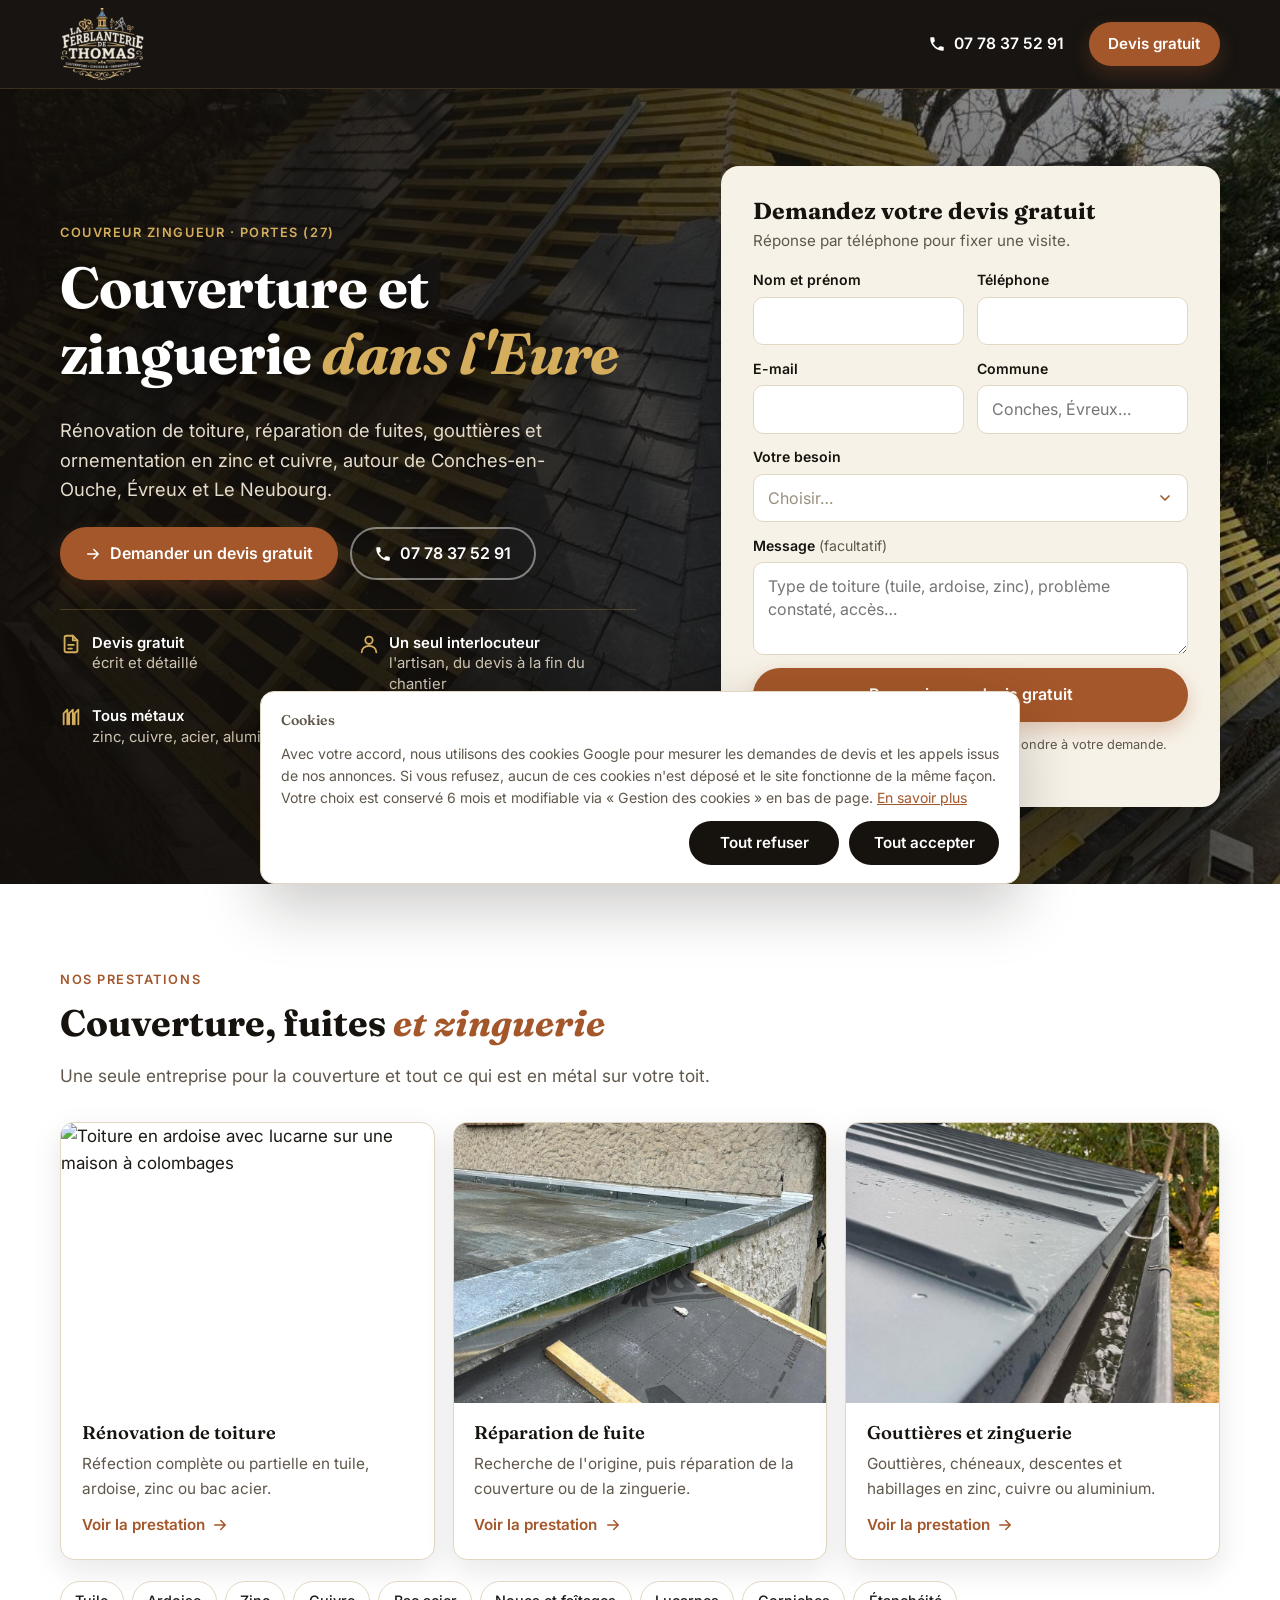
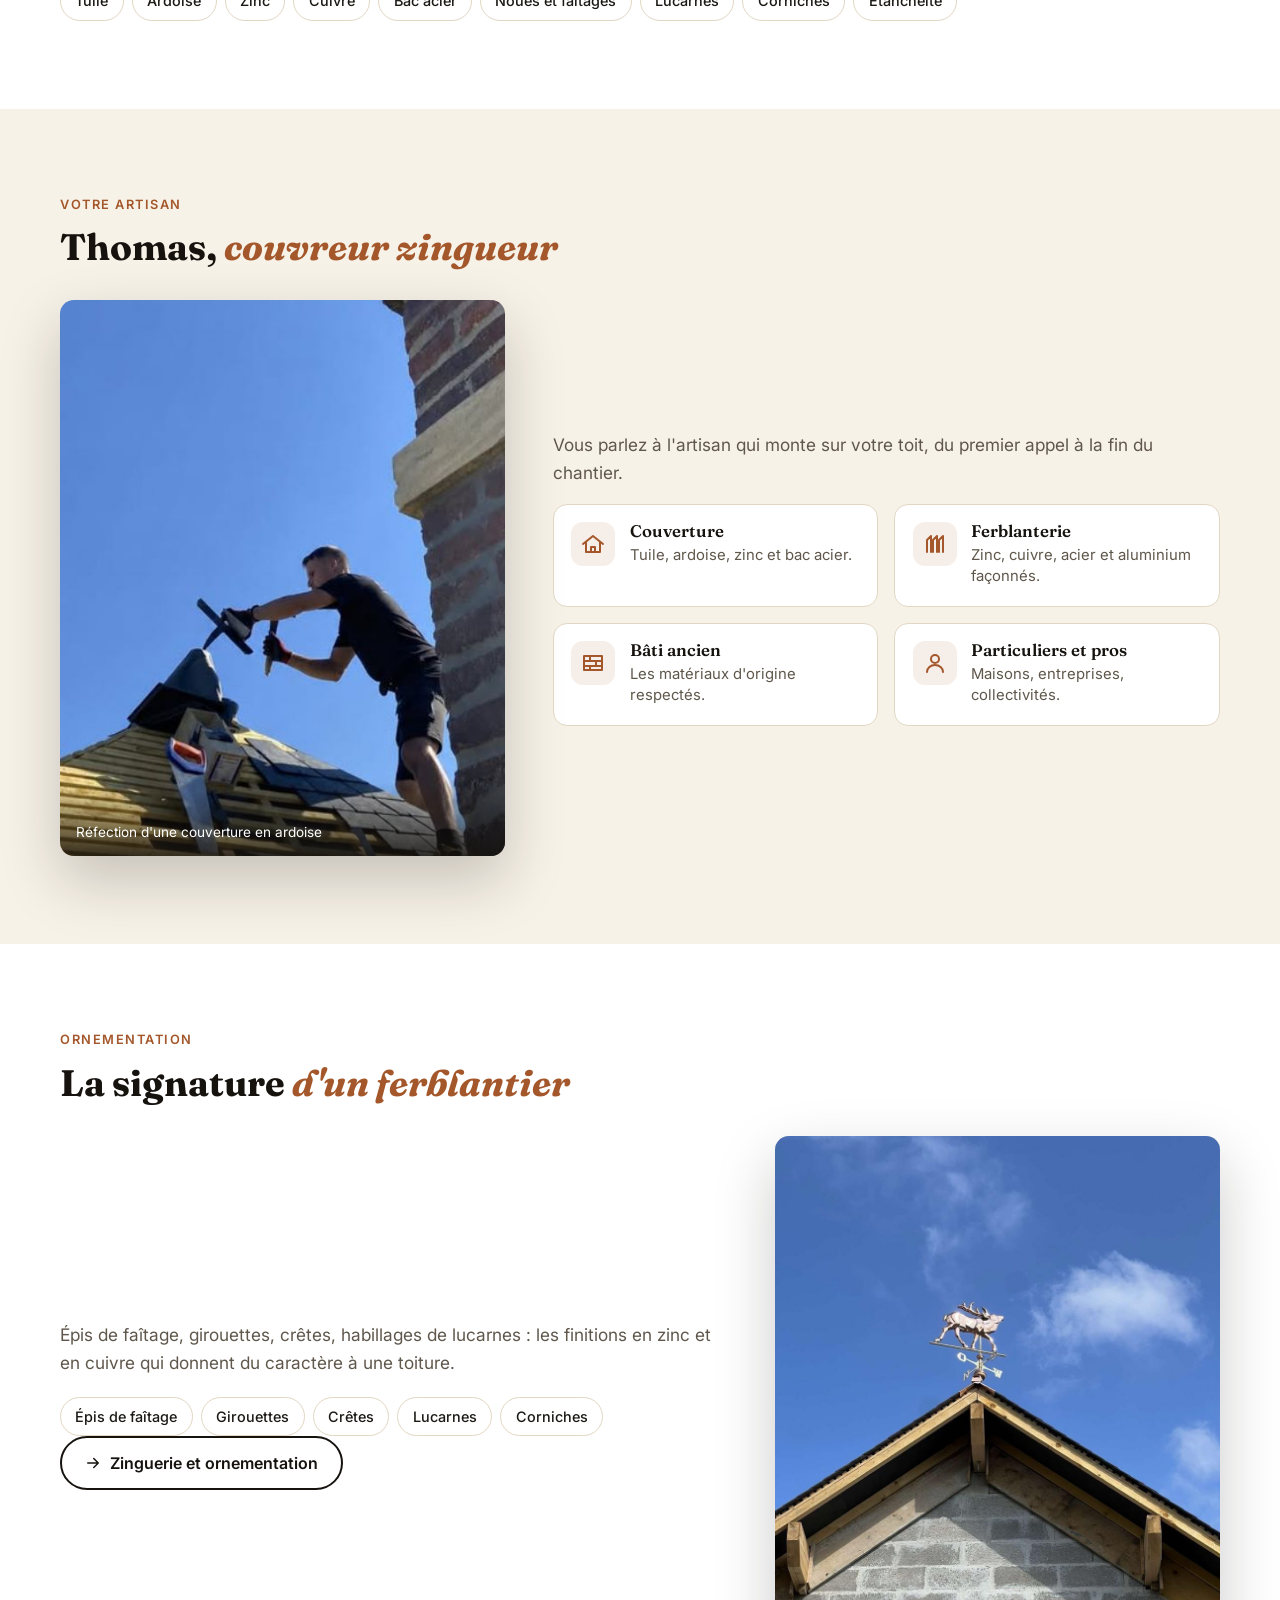
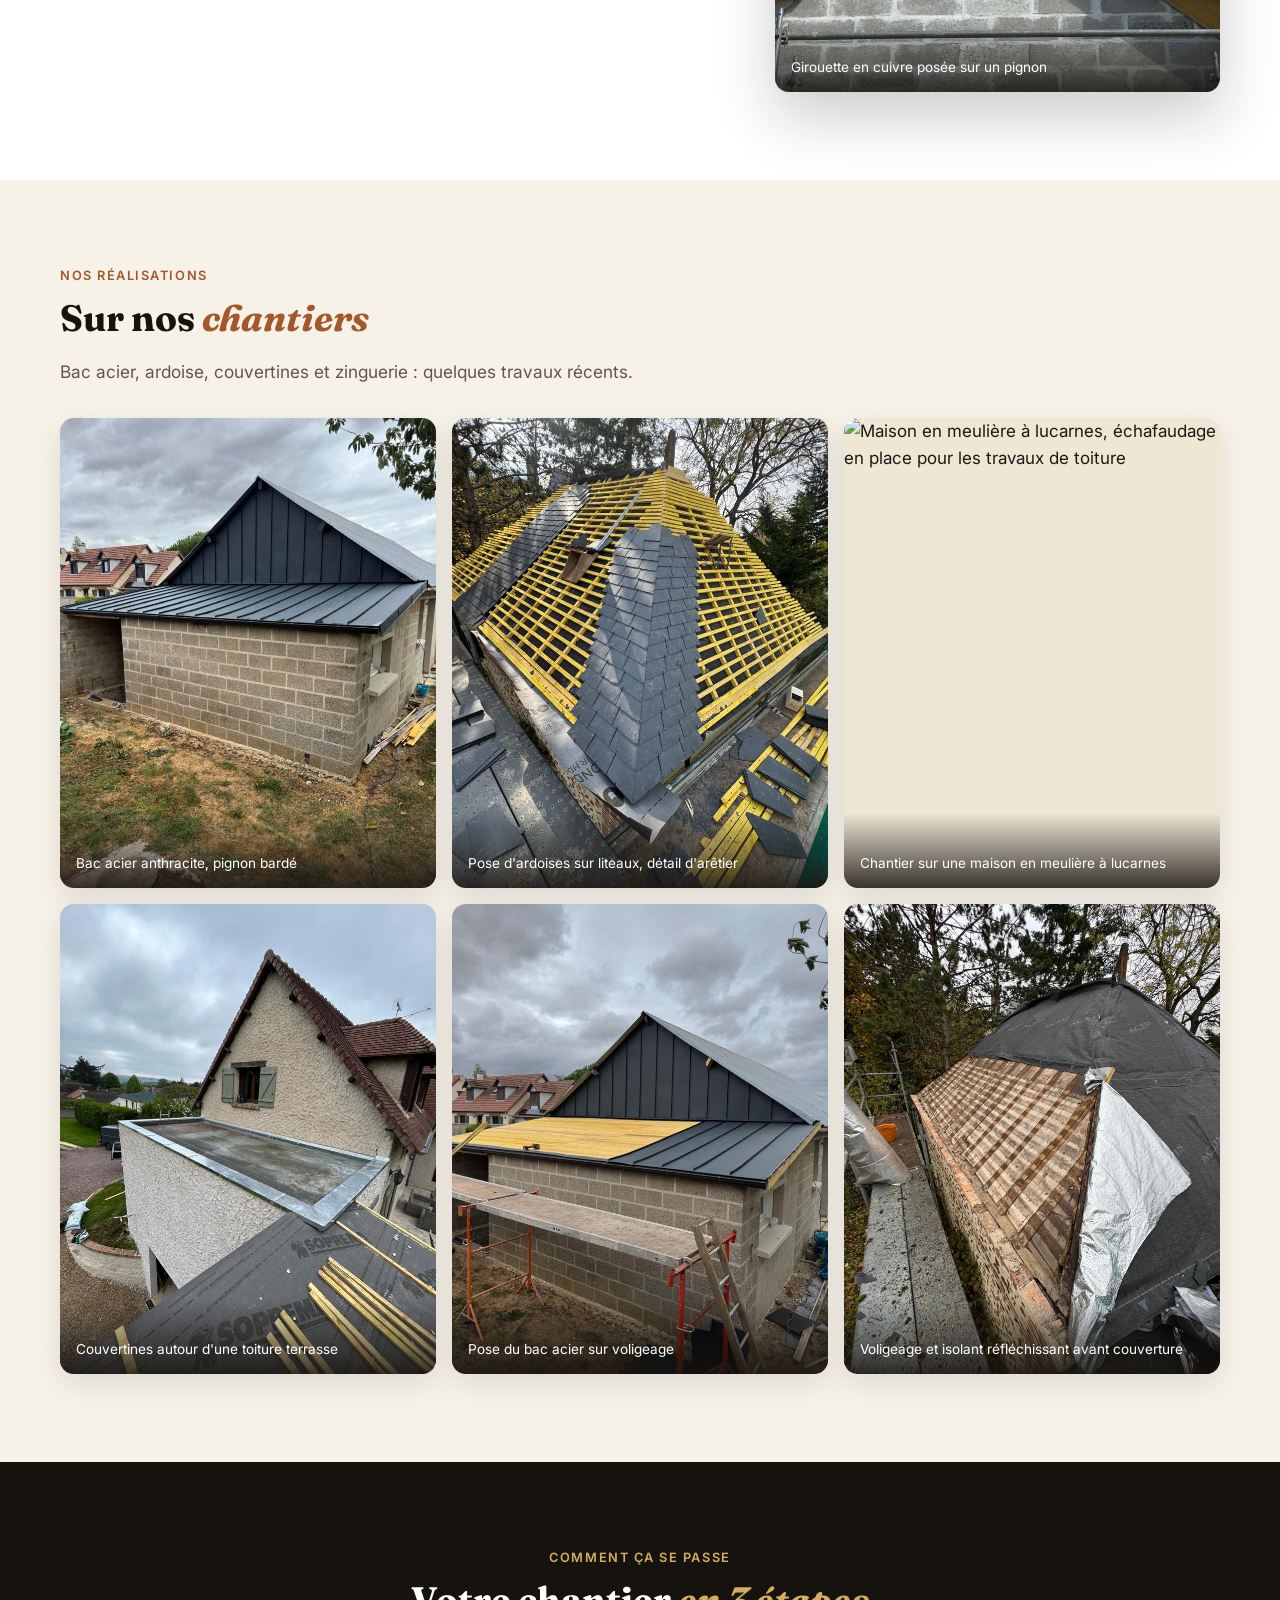
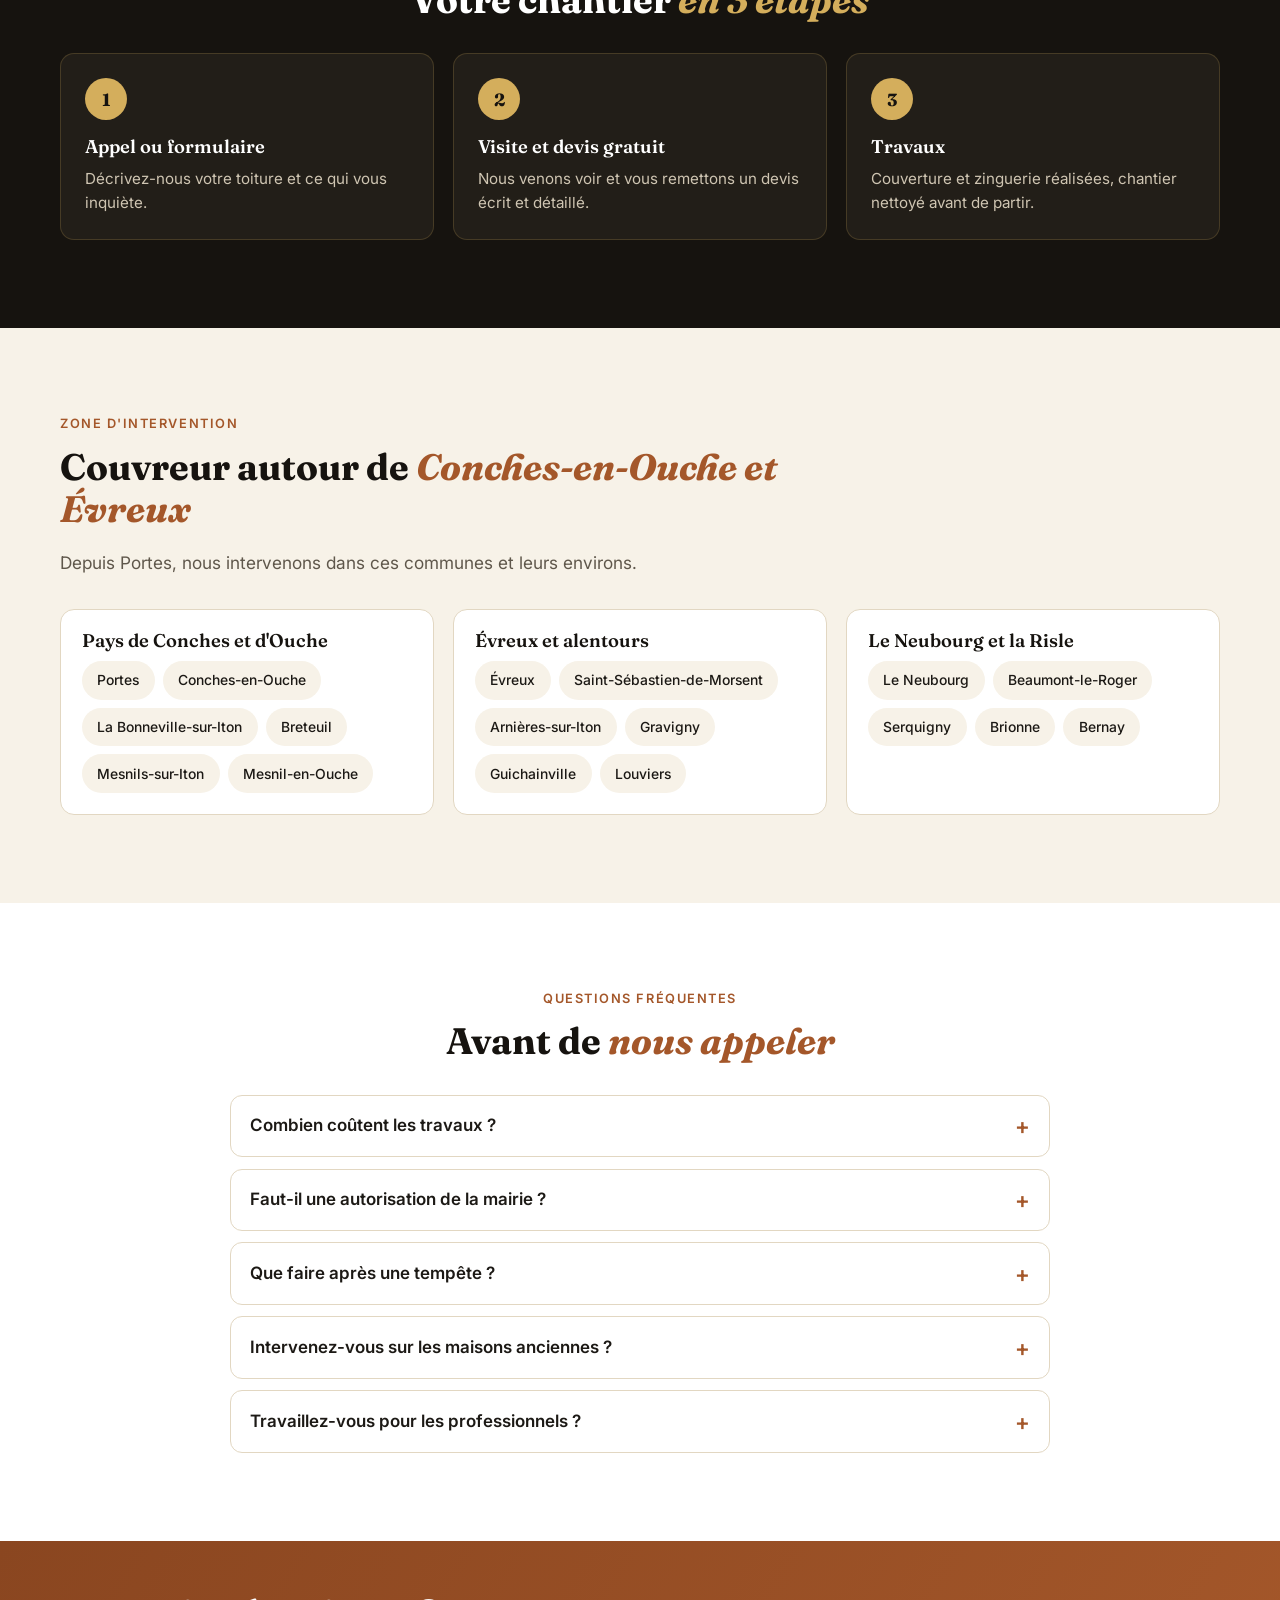
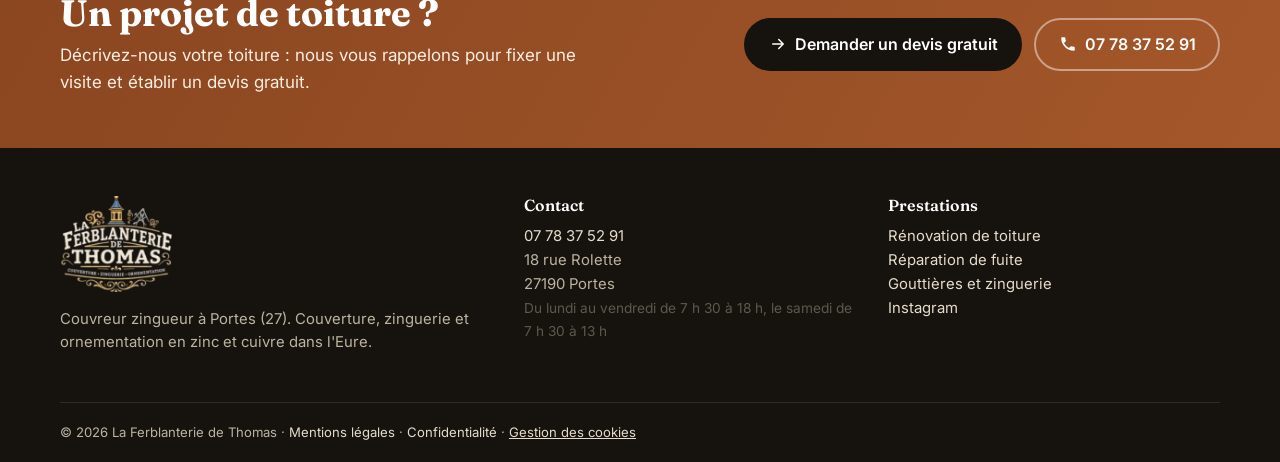
==== index.html @ 7366f14b "Cartes recadrées, plus de Velux sur la page fuite, photos gouttières rapprochées Co-Authored-By: Cla" ====
<!DOCTYPE html>
<html lang="fr-FR">
<head>
<meta charset="utf-8">
<meta name="viewport" content="width=device-width, initial-scale=1">
<script>window.dataLayer=window.dataLayer||[];function gtag(){dataLayer.push(arguments);}(function(){var c=null;try{c=JSON.parse(localStorage.getItem('fdt_consent')||'null')}catch(e){}if(c&&(!c.ts||Date.now()-c.ts>182*864e5))c=null;var g=c&&c.v==='granted'?'granted':'denied';gtag('consent','default',{ad_storage:g,ad_user_data:g,ad_personalization:g,analytics_storage:g,functionality_storage:'granted',security_storage:'granted',wait_for_update:500});})();</script>
<!-- Google Tag Manager -->
<!-- <script>(function(w,d,s,l,i){w[l]=w[l]||[];w[l].push({'gtm.start':new Date().getTime(),event:'gtm.js'});var f=d.getElementsByTagName(s)[0],j=d.createElement(s),dl=l!='dataLayer'?'&l='+l:'';j.async=true;j.src='https://www.googletagmanager.com/gtm.js?id='+i+dl;f.parentNode.insertBefore(j,f);})(window,document,'script','dataLayer','GTM-XXXXXXX');</script> -->
<title>Couvreur zingueur dans l&#x27;Eure (27) | La Ferblanterie de Thomas</title>
<meta name="description" content="Couvreur zingueur à Portes, près de Conches-en-Ouche et d&#x27;Évreux : rénovation de toiture, réparation de fuites, gouttières et ornementation. Devis gratuit.">
<meta name="robots" content="index, follow, max-image-preview:large">
<link rel="canonical" href="https://laferblanteriedethomas.com/">
<meta property="og:type" content="website">
<meta property="og:locale" content="fr_FR">
<meta property="og:site_name" content="La Ferblanterie de Thomas">
<meta property="og:title" content="Couvreur zingueur dans l&#x27;Eure (27) | La Ferblanterie de Thomas">
<meta property="og:description" content="Couvreur zingueur à Portes, près de Conches-en-Ouche et d&#x27;Évreux : rénovation de toiture, réparation de fuites, gouttières et ornementation. Devis gratuit.">
<meta property="og:image" content="https://laferblanteriedethomas.com/img/thomas-toiture-ardoise.jpg">
<meta property="og:url" content="https://laferblanteriedethomas.com/">
<meta name="theme-color" content="#16130f">
<link rel="icon" type="image/png" href="img/favicon.png">
<link rel="preconnect" href="https://fonts.googleapis.com">
<link rel="preconnect" href="https://fonts.gstatic.com" crossorigin>
<link href="https://fonts.googleapis.com/css2?family=Fraunces:opsz,wght@9..144,600;9..144,700&family=Inter:wght@400;500;600;700&display=swap" rel="stylesheet">
<link rel="stylesheet" href="style.css?v=1793994551">
<script type="application/ld+json">{"@context": "https://schema.org", "@type": "RoofingContractor", "@id": "https://laferblanteriedethomas.com/#entreprise", "name": "La Ferblanterie de Thomas", "url": "https://laferblanteriedethomas.com/", "telephone": "+33778375291", "image": "https://laferblanteriedethomas.com/img/thomas-toiture-ardoise.jpg", "logo": "https://laferblanteriedethomas.com/img/logo.png", "founder": "Thomas Ferreira Rolo", "address": {"@type": "PostalAddress", "streetAddress": "18 rue Rolette", "postalCode": "27190", "addressLocality": "Portes", "addressRegion": "Normandie", "addressCountry": "FR"}, "geo": {"@type": "GeoCoordinates", "latitude": 49.0316, "longitude": 0.9472}, "areaServed": [{"@type": "AdministrativeArea", "name": "Eure"}, {"@type": "City", "name": "Portes"}, {"@type": "City", "name": "Conches-en-Ouche"}, {"@type": "City", "name": "La Bonneville-sur-Iton"}, {"@type": "City", "name": "Breteuil"}, {"@type": "City", "name": "Mesnils-sur-Iton"}, {"@type": "City", "name": "Mesnil-en-Ouche"}, {"@type": "City", "name": "Évreux"}, {"@type": "City", "name": "Saint-Sébastien-de-Morsent"}, {"@type": "City", "name": "Arnières-sur-Iton"}, {"@type": "City", "name": "Gravigny"}, {"@type": "City", "name": "Guichainville"}, {"@type": "City", "name": "Louviers"}, {"@type": "City", "name": "Le Neubourg"}, {"@type": "City", "name": "Beaumont-le-Roger"}, {"@type": "City", "name": "Serquigny"}, {"@type": "City", "name": "Brionne"}, {"@type": "City", "name": "Bernay"}], "openingHoursSpecification": [{"@type": "OpeningHoursSpecification", "dayOfWeek": ["Monday", "Tuesday", "Wednesday", "Thursday", "Friday"], "opens": "07:30", "closes": "18:00"}, {"@type": "OpeningHoursSpecification", "dayOfWeek": "Saturday", "opens": "07:30", "closes": "13:00"}], "sameAs": ["https://www.instagram.com/laferblanteriedethomas/"], "taxID": "10846826500013"}</script>
<script type="application/ld+json">{"@context": "https://schema.org", "@type": "FAQPage", "mainEntity": [{"@type": "Question", "name": "Combien coûtent les travaux ?", "acceptedAnswer": {"@type": "Answer", "text": "Le prix dépend de la surface, du matériau, de l'accès et de l'état de la toiture. Nous venons voir et vous remettons un devis gratuit, écrit et détaillé."}}, {"@type": "Question", "name": "Faut-il une autorisation de la mairie ?", "acceptedAnswer": {"@type": "Answer", "text": "Une réfection à l'identique n'en demande généralement pas. Un changement de matériau ou de couleur passe par une déclaration préalable, et les abords de monuments historiques par l'avis de l'architecte des Bâtiments de France."}}, {"@type": "Question", "name": "Que faire après une tempête ?", "acceptedAnswer": {"@type": "Answer", "text": "Ne montez pas sur votre toit. Appelez-nous : nous vérifions la couverture, les faîtages et la zinguerie, puis nous remplaçons ce qui a été arraché ou déplacé."}}, {"@type": "Question", "name": "Intervenez-vous sur les maisons anciennes ?", "acceptedAnswer": {"@type": "Answer", "text": "Oui. Ardoise, tuile plate, zinc et cuivre : nous travaillons sur le bâti ancien comme sur les maisons récentes, en respectant les matériaux d'origine."}}, {"@type": "Question", "name": "Travaillez-vous pour les professionnels ?", "acceptedAnswer": {"@type": "Answer", "text": "Oui. Nous intervenons pour les particuliers comme pour les entreprises, les syndics et les collectivités."}}]}</script>
</head>
<body>
<!-- <noscript><iframe src="https://www.googletagmanager.com/ns.html?id=GTM-XXXXXXX" height="0" width="0" style="display:none;visibility:hidden"></iframe></noscript> --><header class="top">
  <div class="wrap top-in">
    <a class="brand" href="./" aria-label="La Ferblanterie de Thomas, accueil"><img src="img/logo-badge.png" width="91" height="72" alt="Logo La Ferblanterie de Thomas"></a>
    <div class="top-cta">
      <a class="btn btn-call" href="tel:+33778375291"><svg viewBox="0 0 24 24" width="18" height="18" aria-hidden="true"><path fill="currentColor" d="M6.6 10.8a15.1 15.1 0 0 0 6.6 6.6l2.2-2.2a1 1 0 0 1 1-.25 11.4 11.4 0 0 0 3.6.57 1 1 0 0 1 1 1V20a1 1 0 0 1-1 1A17 17 0 0 1 3 4a1 1 0 0 1 1-1h3.5a1 1 0 0 1 1 1c0 1.25.2 2.45.57 3.57a1 1 0 0 1-.25 1z"/></svg><span>07 78 37 52 91</span></a>
      <a class="btn btn-main btn-sm top-devis" href="#devis">Devis gratuit</a>
    </div>
  </div>
</header>
<main>
<section class="hero">
  <picture class="hero-bg"><source media="(max-width:720px)" srcset="img/ardoises-liteaux-aretier.jpg"><img src="img/hero-accueil.jpg" alt="" fetchpriority="high"></picture>
  <div class="wrap hero-in">
    <div class="hero-txt">
      <p class="eyebrow">Couvreur zingueur · Portes (27)</p>
      <h1>Couverture et zinguerie <em>dans l'Eure</em></h1>
      <p class="lead">Rénovation de toiture, réparation de fuites, gouttières et ornementation en zinc et cuivre, autour de Conches-en-Ouche, Évreux et Le Neubourg.</p>
      <div class="cta"><a href="#devis" class="btn btn-main"><svg viewBox="0 0 24 24" width="24" height="24" aria-hidden="true" fill="none" stroke="currentColor" stroke-width="2" stroke-linecap="round" stroke-linejoin="round"><path d="M5 12h14M13 6l6 6-6 6"/></svg>Demander un devis gratuit</a><a href="tel:+33778375291" class="btn btn-ghost"><svg viewBox="0 0 24 24" width="18" height="18" aria-hidden="true"><path fill="currentColor" d="M6.6 10.8a15.1 15.1 0 0 0 6.6 6.6l2.2-2.2a1 1 0 0 1 1-.25 11.4 11.4 0 0 0 3.6.57 1 1 0 0 1 1 1V20a1 1 0 0 1-1 1A17 17 0 0 1 3 4a1 1 0 0 1 1-1h3.5a1 1 0 0 1 1 1c0 1.25.2 2.45.57 3.57a1 1 0 0 1-.25 1z"/></svg><span>07 78 37 52 91</span></a></div>
      <ul class="reas"><li><svg viewBox="0 0 24 24" width="24" height="24" aria-hidden="true" fill="none" stroke="currentColor" stroke-width="2" stroke-linecap="round" stroke-linejoin="round"><path d="M14 3H7a2 2 0 0 0-2 2v14a2 2 0 0 0 2 2h10a2 2 0 0 0 2-2V8z"/><path d="M14 3v5h5M9 13h6M9 17h4"/></svg><span><b>Devis gratuit</b> écrit et détaillé</span></li><li><svg viewBox="0 0 24 24" width="24" height="24" aria-hidden="true" fill="none" stroke="currentColor" stroke-width="2" stroke-linecap="round" stroke-linejoin="round"><circle cx="12" cy="8" r="4"/><path d="M4 21c0-4 3.6-7 8-7s8 3 8 7"/></svg><span><b>Un seul interlocuteur</b> l&#x27;artisan, du devis à la fin du chantier</span></li><li><svg viewBox="0 0 24 24" width="24" height="24" aria-hidden="true" fill="none" stroke="currentColor" stroke-width="2" stroke-linecap="round" stroke-linejoin="round"><path d="M4 20V8l4-4v16M10 20V8l4-4v16M16 20V8l4-4v16"/></svg><span><b>Tous métaux</b> zinc, cuivre, acier, aluminium</span></li><li><svg viewBox="0 0 24 24" width="24" height="24" aria-hidden="true" fill="none" stroke="currentColor" stroke-width="2" stroke-linecap="round" stroke-linejoin="round"><path d="M19 3 11 11"/><path d="M8 10l6 6-2 5-9-9z"/></svg><span><b>Chantier nettoyé</b> avant notre départ</span></li></ul>
    </div>
    <div class="hero-form" id="devis"><form id="devisForm" class="form" method="POST" action="contact.php">
  <h2>Demandez votre devis gratuit</h2>
  <p class="form-sub">Réponse par téléphone pour fixer une visite.</p>
  <input type="hidden" name="Source" value="Accueil"><input type="hidden" name="gclid" value=""><input type="hidden" name="gbraid" value=""><input type="hidden" name="wbraid" value=""><input type="hidden" name="fbclid" value=""><input type="hidden" name="msclkid" value=""><input type="hidden" name="utm_source" value=""><input type="hidden" name="utm_medium" value=""><input type="hidden" name="utm_campaign" value=""><input type="hidden" name="utm_term" value=""><input type="hidden" name="utm_content" value=""><input type="hidden" name="referrer" value=""><input type="hidden" name="landing_page" value="">
  <input type="text" name="_honey" tabindex="-1" autocomplete="off" class="hp" aria-hidden="true">
  <div class="row"><label>Nom et prénom<input type="text" name="Nom" required autocomplete="name"></label>
  <label>Téléphone<input type="tel" name="Téléphone" required autocomplete="tel" inputmode="tel"></label></div>
  <div class="row"><label>E-mail<input type="email" name="Email" required autocomplete="email"></label>
  <label>Commune<input type="text" name="Localité" required autocomplete="address-level2" placeholder="Conches, Évreux…"></label></div>
  <label>Votre besoin<select name="Besoin" required><option value="" disabled selected>Choisir…</option><option>Rénovation de toiture</option><option>Réparation de fuite</option><option>Gouttières / zinguerie</option><option>Ornementation (épi, girouette…)</option><option>Vérification après tempête</option><option>Autre demande</option></select></label>
  <label>Message <span class="opt">(facultatif)</span><textarea name="Message" rows="3" placeholder="Type de toiture (tuile, ardoise, zinc), problème constaté, accès…"></textarea></label>
  <button type="submit" class="btn btn-main btn-block" data-sending="Envoi…">Recevoir mon devis gratuit</button>
  <p class="form-note">Vos coordonnées servent uniquement à répondre à votre demande. <a href="confidentialite.html">Confidentialité</a></p>
</form></div>
  </div>
</section>
<section class="sec " id="prestations"><div class="wrap"><div class="sec-head"><p class="eyebrow">Nos prestations</p><h2>Couverture, fuites <em>et zinguerie</em></h2><p class="intro">Une seule entreprise pour la couverture et tout ce qui est en métal sur votre toit.</p></div><div class="cards cards-3"><a class="card card-link" href="renovation-toiture.html"><img src="img/card-renovation.jpg" width="800" height="600" alt="Toiture en ardoise avec lucarne sur une maison à colombages" loading="lazy" decoding="async"><div class="card-body"><h3>Rénovation de toiture</h3><p>Réfection complète ou partielle en tuile, ardoise, zinc ou bac acier.</p><span class="more">Voir la prestation <svg viewBox="0 0 24 24" width="24" height="24" aria-hidden="true" fill="none" stroke="currentColor" stroke-width="2" stroke-linecap="round" stroke-linejoin="round"><path d="M5 12h14M13 6l6 6-6 6"/></svg></span></div></a><a class="card card-link" href="reparation-fuite-toiture.html"><img src="img/card-fuite.jpg" width="1000" height="750" alt="Couvertine métallique et raccord étanche contre le mur d&#x27;une maison" loading="lazy" decoding="async"><div class="card-body"><h3>Réparation de fuite</h3><p>Recherche de l&#x27;origine, puis réparation de la couverture ou de la zinguerie.</p><span class="more">Voir la prestation <svg viewBox="0 0 24 24" width="24" height="24" aria-hidden="true" fill="none" stroke="currentColor" stroke-width="2" stroke-linecap="round" stroke-linejoin="round"><path d="M5 12h14M13 6l6 6-6 6"/></svg></span></div></a><a class="card card-link" href="gouttieres-zinguerie.html"><img src="img/card-gouttieres.jpg" width="1000" height="750" alt="Gouttière en bout de couverture en bac acier anthracite" loading="lazy" decoding="async"><div class="card-body"><h3>Gouttières et zinguerie</h3><p>Gouttières, chéneaux, descentes et habillages en zinc, cuivre ou aluminium.</p><span class="more">Voir la prestation <svg viewBox="0 0 24 24" width="24" height="24" aria-hidden="true" fill="none" stroke="currentColor" stroke-width="2" stroke-linecap="round" stroke-linejoin="round"><path d="M5 12h14M13 6l6 6-6 6"/></svg></span></div></a></div><ul class="chips"><li>Tuile</li><li>Ardoise</li><li>Zinc</li><li>Cuivre</li><li>Bac acier</li><li>Noues et faîtages</li><li>Lucarnes</li><li>Corniches</li><li>Étanchéité</li></ul></div></section>
<section class="sec sec-alt" id="artisan"><div class="wrap"><div class="sec-head"><p class="eyebrow">Votre artisan</p><h2>Thomas, <em>couvreur zingueur</em></h2></div><div class="split"><figure class="photo"><img src="img/thomas-toiture-ardoise.jpg" width="505" height="828" alt="Thomas sur une toiture en ardoise en cours de réfection, contre une cheminée en brique" loading="lazy" decoding="async" style="object-position:50% 30%"><figcaption>Réfection d&#x27;une couverture en ardoise</figcaption></figure><div><p class="intro">Vous parlez à l'artisan qui monte sur votre toit, du premier appel à la fin du chantier.</p><div class="tiles"><div class="tile"><span class="tile-ico"><svg viewBox="0 0 24 24" width="24" height="24" aria-hidden="true" fill="none" stroke="currentColor" stroke-width="2" stroke-linecap="round" stroke-linejoin="round"><path d="M2 12 12 4l10 8"/><path d="M5 10v10h14V10"/><path d="M10 20v-5h4v5"/></svg></span><div><h3>Couverture</h3><p>Tuile, ardoise, zinc et bac acier.</p></div></div><div class="tile"><span class="tile-ico"><svg viewBox="0 0 24 24" width="24" height="24" aria-hidden="true" fill="none" stroke="currentColor" stroke-width="2" stroke-linecap="round" stroke-linejoin="round"><path d="M4 20V8l4-4v16M10 20V8l4-4v16M16 20V8l4-4v16"/></svg></span><div><h3>Ferblanterie</h3><p>Zinc, cuivre, acier et aluminium façonnés.</p></div></div><div class="tile"><span class="tile-ico"><svg viewBox="0 0 24 24" width="24" height="24" aria-hidden="true" fill="none" stroke="currentColor" stroke-width="2" stroke-linecap="round" stroke-linejoin="round"><path d="M3 5h18v14H3zM3 10h18M3 15h18M9 5v5M15 10v5M9 15v4"/></svg></span><div><h3>Bâti ancien</h3><p>Les matériaux d&#x27;origine respectés.</p></div></div><div class="tile"><span class="tile-ico"><svg viewBox="0 0 24 24" width="24" height="24" aria-hidden="true" fill="none" stroke="currentColor" stroke-width="2" stroke-linecap="round" stroke-linejoin="round"><circle cx="12" cy="8" r="4"/><path d="M4 21c0-4 3.6-7 8-7s8 3 8 7"/></svg></span><div><h3>Particuliers et pros</h3><p>Maisons, entreprises, collectivités.</p></div></div></div></div></div></div></section>
<section class="sec " id="ornementation"><div class="wrap"><div class="sec-head"><p class="eyebrow">Ornementation</p><h2>La signature <em>d'un ferblantier</em></h2></div><div class="split split-rev"><figure class="photo"><img src="img/girouette-cerf-cuivre.jpg" width="900" height="1200" alt="Girouette en cuivre en forme de cerf au sommet d&#x27;un pignon" loading="lazy" decoding="async" style="object-position:50% 25%"><figcaption>Girouette en cuivre posée sur un pignon</figcaption></figure><div><p class="intro">Épis de faîtage, girouettes, crêtes, habillages de lucarnes : les finitions en zinc et en cuivre qui donnent du caractère à une toiture.</p><ul class="chips"><li>Épis de faîtage</li><li>Girouettes</li><li>Crêtes</li><li>Lucarnes</li><li>Corniches</li></ul><p><a href="gouttieres-zinguerie.html" class="btn btn-outline"><svg viewBox="0 0 24 24" width="24" height="24" aria-hidden="true" fill="none" stroke="currentColor" stroke-width="2" stroke-linecap="round" stroke-linejoin="round"><path d="M5 12h14M13 6l6 6-6 6"/></svg>Zinguerie et ornementation</a></p></div></div></div></section>
<section class="sec sec-alt" id="realisations"><div class="wrap"><div class="sec-head"><p class="eyebrow">Nos réalisations</p><h2>Sur nos <em>chantiers</em></h2><p class="intro">Bac acier, ardoise, couvertines et zinguerie : quelques travaux récents.</p></div><div class="gallery"><figure class="photo g-item"><img src="img/bac-acier-apres-appentis-pignon.jpg" width="750" height="1000" alt="Annexe couverte de bac acier anthracite, pignon bardé du même bac acier" loading="lazy" decoding="async"><figcaption>Bac acier anthracite, pignon bardé</figcaption></figure><figure class="photo g-item"><img src="img/ardoises-liteaux-aretier.jpg" width="750" height="1000" alt="Ardoises posées sur liteaux le long d&#x27;un arêtier, chantier en cours" loading="lazy" decoding="async"><figcaption>Pose d&#x27;ardoises sur liteaux, détail d&#x27;arêtier</figcaption></figure><figure class="photo g-item"><img src="img/lucarnes-maison-meuliere.jpg" width="750" height="1000" alt="Maison en meulière à lucarnes, échafaudage en place pour les travaux de toiture" loading="lazy" decoding="async"><figcaption>Chantier sur une maison en meulière à lucarnes</figcaption></figure><figure class="photo g-item"><img src="img/couvertines-toiture-terrasse.jpg" width="750" height="1000" alt="Couvertines métalliques posées autour d&#x27;une toiture terrasse" loading="lazy" decoding="async"><figcaption>Couvertines autour d&#x27;une toiture terrasse</figcaption></figure><figure class="photo g-item"><img src="img/bac-acier-pose-en-cours.jpg" width="750" height="1000" alt="Pose de bac acier anthracite sur voligeage bois, échafaudage en place" loading="lazy" decoding="async"><figcaption>Pose du bac acier sur voligeage</figcaption></figure><figure class="photo g-item"><img src="img/voligeage-isolant-reflechissant.jpg" width="750" height="1000" alt="Voligeage bois et isolant réfléchissant posés avant la couverture" loading="lazy" decoding="async"><figcaption>Voligeage et isolant réfléchissant avant couverture</figcaption></figure></div></div></section>
<section class="sec sec-dark" id="methode"><div class="wrap"><div class="sec-head center"><p class="eyebrow">Comment ça se passe</p><h2>Votre chantier <em>en 3 étapes</em></h2></div><ol class="steps"><li><span class="step-n">1</span><h3>Appel ou formulaire</h3><p>Décrivez-nous votre toiture et ce qui vous inquiète.</p></li><li><span class="step-n">2</span><h3>Visite et devis gratuit</h3><p>Nous venons voir et vous remettons un devis écrit et détaillé.</p></li><li><span class="step-n">3</span><h3>Travaux</h3><p>Couverture et zinguerie réalisées, chantier nettoyé avant de partir.</p></li></ol></div></section>
<section class="sec sec-alt" id="zone"><div class="wrap"><div class="sec-head"><p class="eyebrow">Zone d'intervention</p><h2>Couvreur autour de <em>Conches-en-Ouche et Évreux</em></h2><p class="intro">Depuis Portes, nous intervenons dans ces communes et leurs environs.</p></div><div class="zones"><div class="zone"><h3>Pays de Conches et d&#x27;Ouche</h3><ul class="chips"><li>Portes</li><li>Conches-en-Ouche</li><li>La Bonneville-sur-Iton</li><li>Breteuil</li><li>Mesnils-sur-Iton</li><li>Mesnil-en-Ouche</li></ul></div><div class="zone"><h3>Évreux et alentours</h3><ul class="chips"><li>Évreux</li><li>Saint-Sébastien-de-Morsent</li><li>Arnières-sur-Iton</li><li>Gravigny</li><li>Guichainville</li><li>Louviers</li></ul></div><div class="zone"><h3>Le Neubourg et la Risle</h3><ul class="chips"><li>Le Neubourg</li><li>Beaumont-le-Roger</li><li>Serquigny</li><li>Brionne</li><li>Bernay</li></ul></div></div></div></section>
<section class="sec " id="faq"><div class="wrap"><div class="sec-head center"><p class="eyebrow">Questions fréquentes</p><h2>Avant de <em>nous appeler</em></h2></div><div class="faq"><details><summary>Combien coûtent les travaux ?</summary><p>Le prix dépend de la surface, du matériau, de l&#x27;accès et de l&#x27;état de la toiture. Nous venons voir et vous remettons un devis gratuit, écrit et détaillé.</p></details><details><summary>Faut-il une autorisation de la mairie ?</summary><p>Une réfection à l&#x27;identique n&#x27;en demande généralement pas. Un changement de matériau ou de couleur passe par une déclaration préalable, et les abords de monuments historiques par l&#x27;avis de l&#x27;architecte des Bâtiments de France.</p></details><details><summary>Que faire après une tempête ?</summary><p>Ne montez pas sur votre toit. Appelez-nous : nous vérifions la couverture, les faîtages et la zinguerie, puis nous remplaçons ce qui a été arraché ou déplacé.</p></details><details><summary>Intervenez-vous sur les maisons anciennes ?</summary><p>Oui. Ardoise, tuile plate, zinc et cuivre : nous travaillons sur le bâti ancien comme sur les maisons récentes, en respectant les matériaux d&#x27;origine.</p></details><details><summary>Travaillez-vous pour les professionnels ?</summary><p>Oui. Nous intervenons pour les particuliers comme pour les entreprises, les syndics et les collectivités.</p></details></div></div></section>
<section class="band"><div class="wrap band-in"><div><h2>Un projet de toiture ?</h2><p>Décrivez-nous votre toiture : nous vous rappelons pour fixer une visite et établir un devis gratuit.</p></div>
<div class="cta"><a href="#devis" class="btn btn-main"><svg viewBox="0 0 24 24" width="24" height="24" aria-hidden="true" fill="none" stroke="currentColor" stroke-width="2" stroke-linecap="round" stroke-linejoin="round"><path d="M5 12h14M13 6l6 6-6 6"/></svg>Demander un devis gratuit</a><a href="tel:+33778375291" class="btn btn-ghost"><svg viewBox="0 0 24 24" width="18" height="18" aria-hidden="true"><path fill="currentColor" d="M6.6 10.8a15.1 15.1 0 0 0 6.6 6.6l2.2-2.2a1 1 0 0 1 1-.25 11.4 11.4 0 0 0 3.6.57 1 1 0 0 1 1 1V20a1 1 0 0 1-1 1A17 17 0 0 1 3 4a1 1 0 0 1 1-1h3.5a1 1 0 0 1 1 1c0 1.25.2 2.45.57 3.57a1 1 0 0 1-.25 1z"/></svg><span>07 78 37 52 91</span></a></div></div></section></main>
<footer class="foot">
  <div class="wrap foot-in">
    <div><a class="brand" href="./"><img src="img/logo-badge.png" width="122" height="96" alt="" loading="lazy"></a>
      <p>Couvreur zingueur à Portes (27). Couverture, zinguerie et ornementation en zinc et cuivre dans l'Eure.</p></div>
    <div><h3>Contact</h3><p><a href="tel:+33778375291">07 78 37 52 91</a><br>18 rue Rolette<br>27190 Portes<br><span class="muted">Du lundi au vendredi de 7 h 30 à 18 h, le samedi de 7 h 30 à 13 h</span></p></div>
    <div><h3>Prestations</h3><p><a href="renovation-toiture.html">Rénovation de toiture</a><br><a href="reparation-fuite-toiture.html">Réparation de fuite</a><br><a href="gouttieres-zinguerie.html">Gouttières et zinguerie</a><br><a href="https://www.instagram.com/laferblanteriedethomas/" rel="noopener">Instagram</a></p></div>
  </div>
  <div class="wrap foot-legal">© 2026 La Ferblanterie de Thomas · <a href="mentions-legales.html">Mentions légales</a> · <a href="confidentialite.html">Confidentialité</a> · <button type="button" class="link-btn" data-consent-open>Gestion des cookies</button></div>
</footer>
<div class="mbar"><a href="tel:+33778375291" class="mbar-call"><svg viewBox="0 0 24 24" width="18" height="18" aria-hidden="true"><path fill="currentColor" d="M6.6 10.8a15.1 15.1 0 0 0 6.6 6.6l2.2-2.2a1 1 0 0 1 1-.25 11.4 11.4 0 0 0 3.6.57 1 1 0 0 1 1 1V20a1 1 0 0 1-1 1A17 17 0 0 1 3 4a1 1 0 0 1 1-1h3.5a1 1 0 0 1 1 1c0 1.25.2 2.45.57 3.57a1 1 0 0 1-.25 1z"/></svg> Appeler</a><a href="#devis" class="mbar-form">Devis gratuit</a></div>
<div class="cookie-banner" id="cookie-banner" role="dialog" aria-labelledby="cookie-title" hidden>
  <div class="cookie-inner">
    <p class="cookie-title" id="cookie-title">Cookies</p>
    <p>Avec votre accord, nous utilisons des cookies Google pour mesurer les demandes de devis et les appels issus de nos annonces. Si vous refusez, aucun de ces cookies n'est déposé et le site fonctionne de la même façon. Votre choix est conservé 6 mois et modifiable via « Gestion des cookies » en bas de page. <a href="confidentialite.html#cookies">En savoir plus</a></p>
    <div class="cookie-actions">
      <button type="button" class="btn cookie-btn" data-consent="denied">Tout refuser</button>
      <button type="button" class="btn cookie-btn" data-consent="granted">Tout accepter</button>
    </div>
  </div>
</div>
<script src="main.js?v=1793983695" defer></script>
</body>
</html>
---- style.css ----
/* La Ferblanterie de Thomas — palette tirée du logo : noir, crème, or ; cuivre pour les actions */
:root{
  --ink:#1c1915; --night:#16130f; --night-2:#221e18; --cream:#f7f2e8; --sand:#efe6d4; --line:#e2d7c2;
  --gold:#d4ae5c; --copper:#a4572a; --copper-700:#8a4620; --zinc:#5d6b74; --muted:#5f574b; --white:#fff;
  --font-head:"Fraunces",Georgia,"Times New Roman",serif; --font:"Inter",system-ui,-apple-system,"Segoe UI",sans-serif;
  --radius:14px; --shadow:0 10px 30px rgba(22,19,15,.10); --shadow-lg:0 24px 60px rgba(22,19,15,.22);
}
*{box-sizing:border-box}
html{scroll-behavior:smooth;-webkit-text-size-adjust:100%}
body{margin:0;font-family:var(--font);font-size:17px;line-height:1.6;color:var(--ink);background:var(--white)}
img{max-width:100%;height:auto;display:block}
a{color:var(--copper)}
h1,h2,h3{font-family:var(--font-head);line-height:1.15;margin:0 0 .5em;color:var(--night);font-weight:700}
h1{font-size:clamp(2rem,4.4vw,3.2rem);letter-spacing:-.01em}
h2{font-size:clamp(1.6rem,3vw,2.3rem)}
h3{font-size:1.15rem;font-weight:600}
h1 em,h2 em{font-style:italic;color:var(--copper)}
p{margin:0 0 1em}
.wrap{width:min(1160px,100% - 32px);margin-inline:auto}
.narrow{max-width:760px}
.muted{color:var(--muted);font-size:.92em}
.center{text-align:center}
.hp{position:absolute;left:-9999px;width:1px;height:1px;opacity:0}

/* Boutons */
.btn{display:inline-flex;align-items:center;justify-content:center;gap:.5rem;font:600 1rem/1.2 var(--font);padding:.95rem 1.4rem;border-radius:999px;border:2px solid transparent;text-decoration:none;cursor:pointer;transition:background .15s,color .15s,border-color .15s,transform .15s}
.btn svg{flex:none;width:18px;height:18px}
.btn:hover{transform:translateY(-1px)}
.btn-main{background:var(--copper);color:#fff;box-shadow:0 8px 20px rgba(164,87,42,.28)}
.btn-main:hover{background:var(--copper-700)}
.btn-ghost{color:#fff;border-color:rgba(255,255,255,.45)}
.btn-ghost:hover{border-color:#fff;background:rgba(255,255,255,.08)}
.btn-outline{color:var(--night);border-color:var(--night)}
.btn-outline:hover{background:var(--night);color:#fff}
.btn-call{color:#fff;padding:.6rem .9rem;font-size:.98rem}
.btn-call:hover{color:var(--gold)}
.btn-sm{padding:.65rem 1.1rem;font-size:.95rem}
.btn-block{width:100%}
.cta{display:flex;flex-wrap:wrap;gap:.75rem;margin:1.4rem 0}
.link-btn{background:none;border:0;padding:0;font:inherit;color:inherit;text-decoration:underline;cursor:pointer}

/* En-tête : logo + téléphone + devis (pas de menu sur les pages d'annonce) */
.top{position:sticky;top:0;z-index:50;background:rgba(16,13,10,.97);border-bottom:1px solid rgba(212,174,92,.18)}
.top-in{display:flex;align-items:center;justify-content:space-between;gap:1rem;min-height:88px}
.brand{display:block;line-height:0}
.brand img{height:72px;width:auto}
.top-cta{display:flex;align-items:center;gap:.5rem}

/* Hero : photo de chantier assombrie côté texte */
.hero{position:relative;isolation:isolate;overflow:hidden;color:#efe7d8;background:var(--night);padding:clamp(2.5rem,6vw,5rem) 0}
.hero-bg{position:absolute;inset:0;z-index:-2}
.hero-bg img{width:100%;height:100%;object-fit:cover}
.hero::before{content:"";position:absolute;inset:0;z-index:-1;background:
  linear-gradient(90deg,rgba(16,13,10,.94) 0%,rgba(16,13,10,.86) 40%,rgba(16,13,10,.5) 75%,rgba(16,13,10,.35) 100%),
  linear-gradient(0deg,rgba(16,13,10,.55),transparent 40%)}
.hero-in{display:grid;grid-template-columns:1.1fr .9fr;gap:clamp(1.5rem,4vw,4rem);align-items:center}
.hero h1{color:#fff;font-size:clamp(2.2rem,4.6vw,3.6rem);text-shadow:0 2px 24px rgba(0,0,0,.35)}
.hero h1 em{color:var(--gold)}
.eyebrow{font:600 .8rem/1.3 var(--font);letter-spacing:.12em;text-transform:uppercase;color:var(--copper);margin:0 0 .8rem}
.hero .eyebrow,.sec-dark .eyebrow,.band .eyebrow{color:var(--gold)}
.lead{font-size:1.15rem;color:#e6dccb;max-width:34rem}
.reas{list-style:none;padding:1.4rem 0 0;border-top:1px solid rgba(212,174,92,.25);max-width:36rem;margin:1.8rem 0 0;display:grid;grid-template-columns:repeat(2,minmax(0,1fr));gap:.7rem 1.2rem}
.reas li{display:flex;gap:.6rem;align-items:flex-start;font-size:.93rem;color:#cfc5b2;line-height:1.4}
.reas svg{flex:none;width:22px;height:22px;color:var(--gold)}
.reas b{color:#fff;display:block;font-weight:600}

/* Formulaire */
.form{background:var(--cream);color:var(--ink);border-radius:18px;padding:clamp(1.3rem,3vw,2rem);box-shadow:0 30px 80px rgba(0,0,0,.45)}
.form h2{font-size:1.45rem;margin-bottom:.2em}
.form-sub{color:var(--muted);font-size:.95rem;margin-bottom:1rem}
.form label{display:block;font-weight:600;font-size:.88rem;margin-bottom:.8rem;color:var(--night)}
.form input,.form select,.form textarea{display:block;width:100%;margin-top:.3rem;font:400 1rem/1.4 var(--font);padding:.75rem .85rem;border:1.5px solid var(--line);border-radius:10px;background:#fff;color:var(--ink)}
.form select{appearance:none;-webkit-appearance:none;padding-right:2.6rem;background:#fff url("data:image/svg+xml,%3Csvg xmlns='http://www.w3.org/2000/svg' viewBox='0 0 24 24' fill='none' stroke='%23a4572a' stroke-width='2.5' stroke-linecap='round' stroke-linejoin='round'%3E%3Cpath d='m6 9 6 6 6-6'/%3E%3C/svg%3E") no-repeat right .9rem center/16px}
.form select:invalid{color:#9a8f7e}
.form select option{color:var(--ink)}
.form textarea{resize:vertical}
.form input:focus,.form select:focus,.form textarea:focus{outline:none;border-color:var(--copper);box-shadow:0 0 0 3px rgba(164,87,42,.15)}
.form .row{display:grid;grid-template-columns:1fr 1fr;gap:0 .8rem}
.form .opt{font-weight:400;color:var(--muted)}
.form-note{font-size:.8rem;color:var(--muted);margin:.8rem 0 0}

/* Sections */
.sec{padding:clamp(3rem,7vw,5.5rem) 0}
.sec-alt{background:var(--cream)}
.sec-dark{background:var(--night);color:#d9cfbd}
.sec-dark h2,.sec-dark h3{color:#fff}
.sec-dark h2 em{color:var(--gold)}
.sec-head{max-width:720px;margin-bottom:2rem}
.sec-head.center{margin-inline:auto;text-align:center}
.intro{font-size:1.08rem;color:var(--muted)}
.sec-dark .intro{color:#cfc5b2}

/* Tuiles : icône + titre + une phrase */
.tiles{display:grid;grid-template-columns:repeat(auto-fit,minmax(230px,1fr));gap:1rem}
.tile{display:flex;gap:.9rem;align-items:flex-start;background:#fff;border:1px solid var(--line);border-radius:var(--radius);padding:1.1rem 1.1rem}
.sec-alt .tile{background:#fff}
.tile h3{margin-bottom:.2em;font-size:1.05rem}
.tile p{margin:0;font-size:.93rem;color:var(--muted);line-height:1.45}
.tile-ico{flex:none;display:grid;place-items:center;width:44px;height:44px;border-radius:12px;background:rgba(164,87,42,.1);color:var(--copper)}

/* Cartes */
.cards{display:grid;gap:1.1rem}
.cards-3{grid-template-columns:repeat(3,minmax(0,1fr))}
.card{background:#fff;border:1px solid var(--line);border-radius:var(--radius);padding:1.3rem;box-shadow:var(--shadow)}
.card p{color:var(--muted);font-size:.96rem;margin-bottom:.7rem}
.card-link{padding:0;overflow:hidden;text-decoration:none;color:inherit;display:flex;flex-direction:column;transition:transform .2s,box-shadow .2s}
.card-link:hover{transform:translateY(-3px);box-shadow:var(--shadow-lg)}
.card-link img{aspect-ratio:4/3;width:100%;object-fit:cover}
.card-body{padding:1.2rem 1.3rem 1.4rem;display:flex;flex-direction:column;flex:1}
.more{margin-top:auto;display:inline-flex;align-items:center;gap:.4rem;font-weight:600;color:var(--copper);font-size:.95rem}
.more svg{width:18px;height:18px}
.tag{display:inline-block;font:600 .72rem/1 var(--font);letter-spacing:.08em;text-transform:uppercase;color:var(--copper);background:rgba(164,87,42,.1);padding:.4rem .6rem;border-radius:999px;margin-bottom:.8rem}
.checks{list-style:none;margin:0;padding:0;display:grid;gap:.35rem}
.checks li{display:flex;gap:.5rem;align-items:flex-start;font-size:.93rem;line-height:1.4}
.checks svg{flex:none;width:18px;height:18px;color:var(--copper);margin-top:1px}

/* Photo + texte */
.split{display:grid;grid-template-columns:.8fr 1.2fr;gap:clamp(1.5rem,4vw,3rem);align-items:center}
.split-rev{grid-template-columns:1.2fr .8fr}
.split-rev>figure{order:2}
.split-wide{grid-template-columns:1.4fr .6fr;align-items:start}
.split .tiles{grid-template-columns:repeat(2,minmax(0,1fr))}
.photo{margin:0;position:relative;border-radius:var(--radius);overflow:hidden;box-shadow:var(--shadow-lg);background:var(--sand)}
.photo img{width:100%;aspect-ratio:4/5;object-fit:cover}
.photo figcaption{position:absolute;left:0;right:0;bottom:0;padding:2.5rem 1rem .8rem;font-size:.85rem;color:#fff;background:linear-gradient(transparent,rgba(22,19,15,.85))}

/* Galerie de chantiers (photos portrait, paysage sur deux colonnes) et avant / après */
.gallery{display:grid;grid-template-columns:repeat(3,minmax(0,1fr));gap:1rem}
.gallery .photo{box-shadow:var(--shadow)}
.gallery .photo img{aspect-ratio:4/5}
.gallery .wide{grid-column:span 2}
.gallery .wide img{aspect-ratio:auto;height:100%}
.ba-list{display:grid;grid-template-columns:repeat(auto-fit,minmax(min(100%,420px),1fr));gap:2rem;max-width:1000px;margin:0 auto}
.ba-list:has(>:only-child){max-width:820px}
.ba-pair h3{text-align:center;margin-bottom:.8rem}
.ba{display:grid;grid-template-columns:1fr 1fr;gap:1rem}
.badge{position:absolute;top:.8rem;left:.8rem;font:700 .75rem/1 var(--font);letter-spacing:.08em;text-transform:uppercase;padding:.5rem .75rem;border-radius:999px;background:var(--night);color:#fff}
.ba figure:last-child .badge{background:var(--copper)}

/* Étiquettes */
.chips{list-style:none;margin:1.3rem 0 0;padding:0;display:flex;flex-wrap:wrap;gap:.5rem}
.chips li{background:#fff;border:1px solid var(--line);border-radius:999px;padding:.45rem .9rem;font-size:.9rem;font-weight:500}
.sec-alt .chips li{background:#fff}

/* Étapes */
.steps{list-style:none;margin:0;padding:0;display:grid;grid-template-columns:repeat(3,minmax(0,1fr));gap:1.2rem;counter-reset:s}
.steps li{background:var(--night-2);border:1px solid rgba(212,174,92,.2);border-radius:var(--radius);padding:1.5rem;text-align:left}
.steps p{margin:0;font-size:.95rem;color:#cfc5b2}
.step-n{display:grid;place-items:center;width:42px;height:42px;border-radius:50%;background:var(--gold);color:var(--night);font:700 1.1rem/1 var(--font-head);margin-bottom:1rem}

/* Zone */
.zones{display:grid;grid-template-columns:repeat(3,minmax(0,1fr));gap:1.2rem}
.zone{background:#fff;border:1px solid var(--line);border-radius:var(--radius);padding:1.3rem}
.zone h3{display:flex;gap:.5rem;align-items:center}
.zone .chips{margin-top:.6rem}
.zone .chips li{background:var(--cream);border-color:transparent;font-size:.87rem}

/* FAQ */
.faq{max-width:820px;margin:0 auto;display:grid;gap:.7rem;text-align:left}
.faq details{background:#fff;border:1px solid var(--line);border-radius:12px;padding:0 1.2rem}
.faq summary{cursor:pointer;list-style:none;font-weight:600;padding:1.05rem 2rem 1.05rem 0;position:relative}
.faq summary::-webkit-details-marker{display:none}
.faq summary::after{content:"+";position:absolute;right:0;top:50%;transform:translateY(-50%);font:600 1.4rem/1 var(--font);color:var(--copper)}
.faq details[open] summary::after{content:"–"}
.faq details p{color:var(--muted);margin:0 0 1.1rem}

/* Autres prestations */
.others{display:flex;flex-wrap:wrap;gap:.7rem;justify-content:center}
.other{display:inline-flex;align-items:center;gap:.4rem;padding:.8rem 1.2rem;border:1.5px solid var(--line);border-radius:999px;text-decoration:none;font-weight:600;color:var(--night)}
.other:hover{border-color:var(--copper);color:var(--copper)}
.other svg{width:18px;height:18px}

/* Bandeau d'appel */
.band{background:linear-gradient(120deg,var(--copper-700),var(--copper));color:#fbeee2;padding:clamp(2.2rem,5vw,3.2rem) 0}
.band-in{display:flex;align-items:center;justify-content:space-between;gap:1.5rem;flex-wrap:wrap}
.band h2{color:#fff;margin-bottom:.2em}
.band p{margin:0;max-width:34rem}
.band .btn-main{background:var(--night);box-shadow:none}
.band .btn-main:hover{background:#000}
.band .cta{margin:0}

/* Pages légales */
.legal h1{font-size:clamp(1.8rem,3.5vw,2.4rem)}
.legal h2{font-size:1.25rem;margin-top:1.6em}
.legal p{color:var(--muted)}

/* Pied de page */
.foot{background:var(--night);color:#bdb3a1;padding:3rem 0 1.2rem;font-size:.93rem}
.foot-in{display:grid;grid-template-columns:1.3fr 1fr 1fr;gap:2rem}
.foot h3{color:#fff;font-size:1rem;margin-bottom:.7rem}
.foot a{color:#e6dccb;text-decoration:none}
.foot a:hover{color:var(--gold)}
.foot .brand img{height:96px;margin-bottom:1rem}
.foot-legal{border-top:1px solid rgba(255,255,255,.1);margin-top:2rem;padding-top:1.2rem;font-size:.82rem}
.foot-legal .link-btn{color:#e6dccb}

/* Barre mobile */
.mbar{display:none}

/* Bandeau cookies (CNIL : refuser aussi simple qu'accepter) */
.cookie-banner{position:fixed;left:16px;right:16px;bottom:16px;z-index:100;display:flex;justify-content:center;pointer-events:none}
.cookie-banner[hidden]{display:none}
.cookie-inner{pointer-events:auto;width:100%;max-width:760px;background:#fff;color:var(--ink);border:1px solid var(--line);border-radius:var(--radius);box-shadow:var(--shadow-lg);padding:1.1rem 1.25rem;display:grid;gap:.75rem}
.cookie-title{margin:0;font-family:var(--font-head);font-weight:600;font-size:1.05rem;color:var(--night)}
.cookie-inner p{margin:0;font-size:.88rem;line-height:1.55;color:var(--muted)}
.cookie-actions{display:flex;gap:.6rem;justify-content:flex-end;flex-wrap:wrap}
.cookie-btn{background:var(--night);color:#fff;padding:.7rem 1.3rem;font-size:.95rem;min-width:150px}
.cookie-btn:hover{background:#000}

@media (max-width:960px){
  .hero-in{grid-template-columns:1fr}
  .hero-bg{bottom:auto;height:640px}
  .hero::before{background:linear-gradient(180deg,rgba(16,13,10,.62) 0,rgba(16,13,10,.8) 380px,var(--night) 640px)}
  .cards-3,.zones,.steps{grid-template-columns:1fr}
  .split,.split-rev,.split-wide{grid-template-columns:1fr}
  .split-rev>figure{order:0}
  .split .photo img{aspect-ratio:4/3}
  .foot-in{grid-template-columns:1fr}
}
@media (max-width:720px){
  body{font-size:16px;padding-bottom:64px}
  .top-in{min-height:68px}
  .brand img{height:52px}
  .top-devis{display:none}
  .btn-call span{font-size:.92rem}
  .reas{grid-template-columns:1fr}
  .form .row{grid-template-columns:1fr}
  .split .tiles{grid-template-columns:1fr}
  .gallery{grid-template-columns:1fr 1fr;gap:.6rem}
  .gallery .photo figcaption{font-size:.75rem;padding:1.6rem .6rem .5rem}
  .ba{gap:.6rem}
  .mbar{display:grid;grid-template-columns:1fr 1fr;position:fixed;left:0;right:0;bottom:0;z-index:60;box-shadow:0 -6px 20px rgba(0,0,0,.18)}
  .mbar a{display:flex;align-items:center;justify-content:center;gap:.5rem;padding:1rem;font-weight:700;text-decoration:none;padding-bottom:calc(1rem + env(safe-area-inset-bottom))}
  .mbar svg{width:18px;height:18px}
  .mbar-call{background:var(--night);color:#fff}
  .mbar-form{background:var(--copper);color:#fff}
  .cookie-banner{left:8px;right:8px;bottom:calc(72px + env(safe-area-inset-bottom))}
  .cookie-inner{padding:1rem}
  .cookie-actions .cookie-btn{flex:1;min-width:0}
}
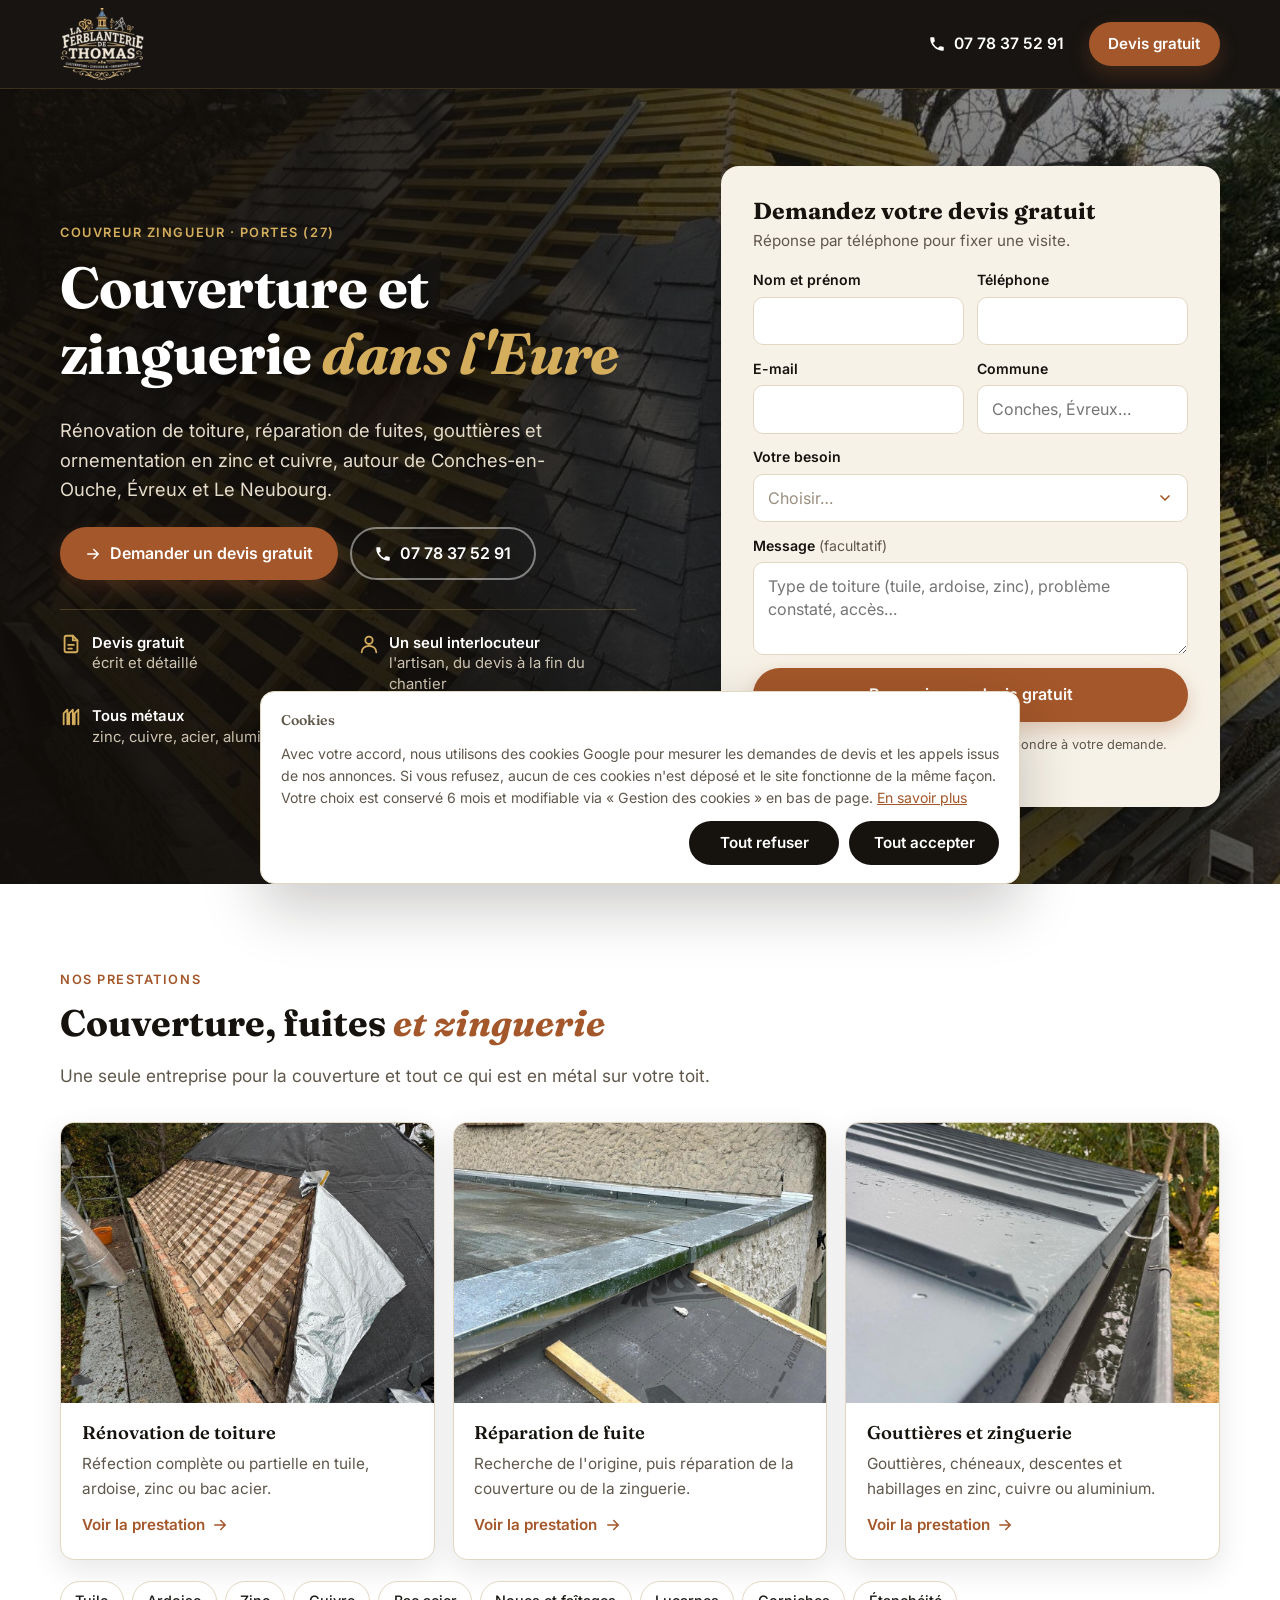
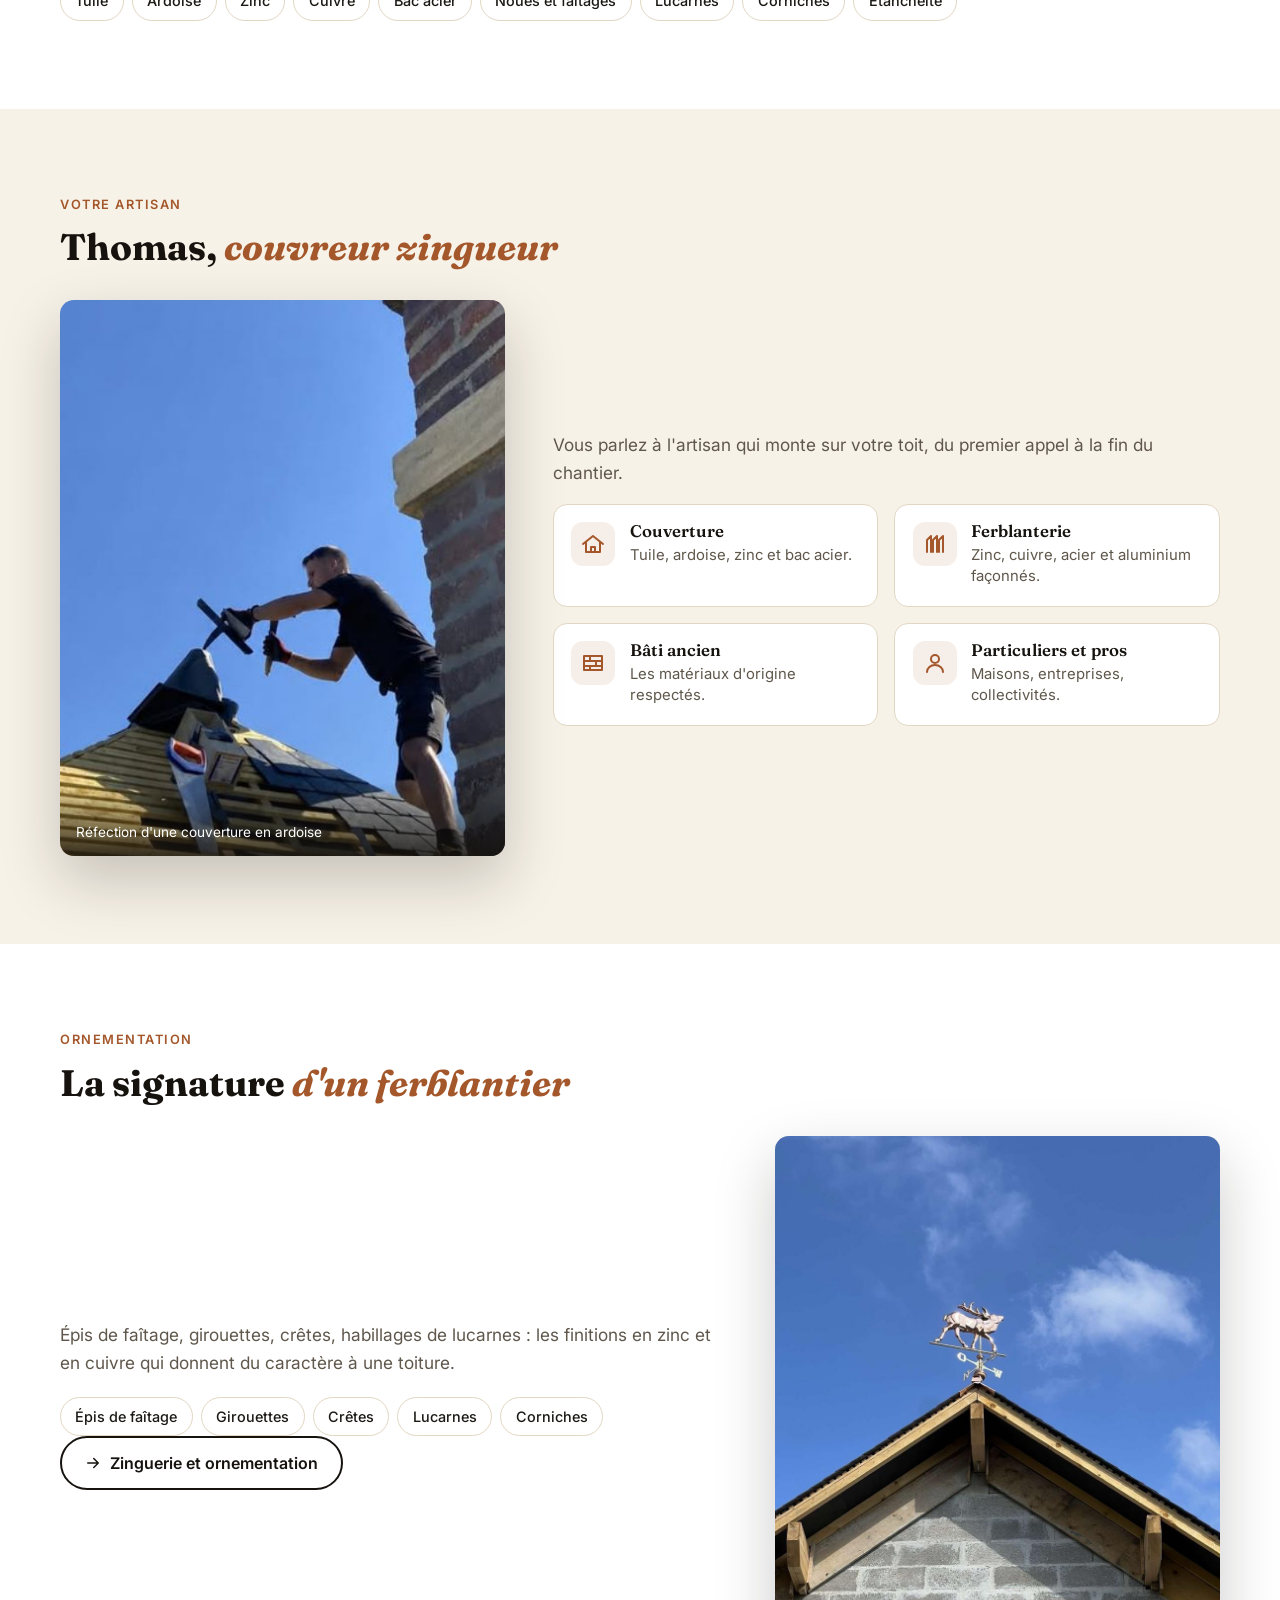
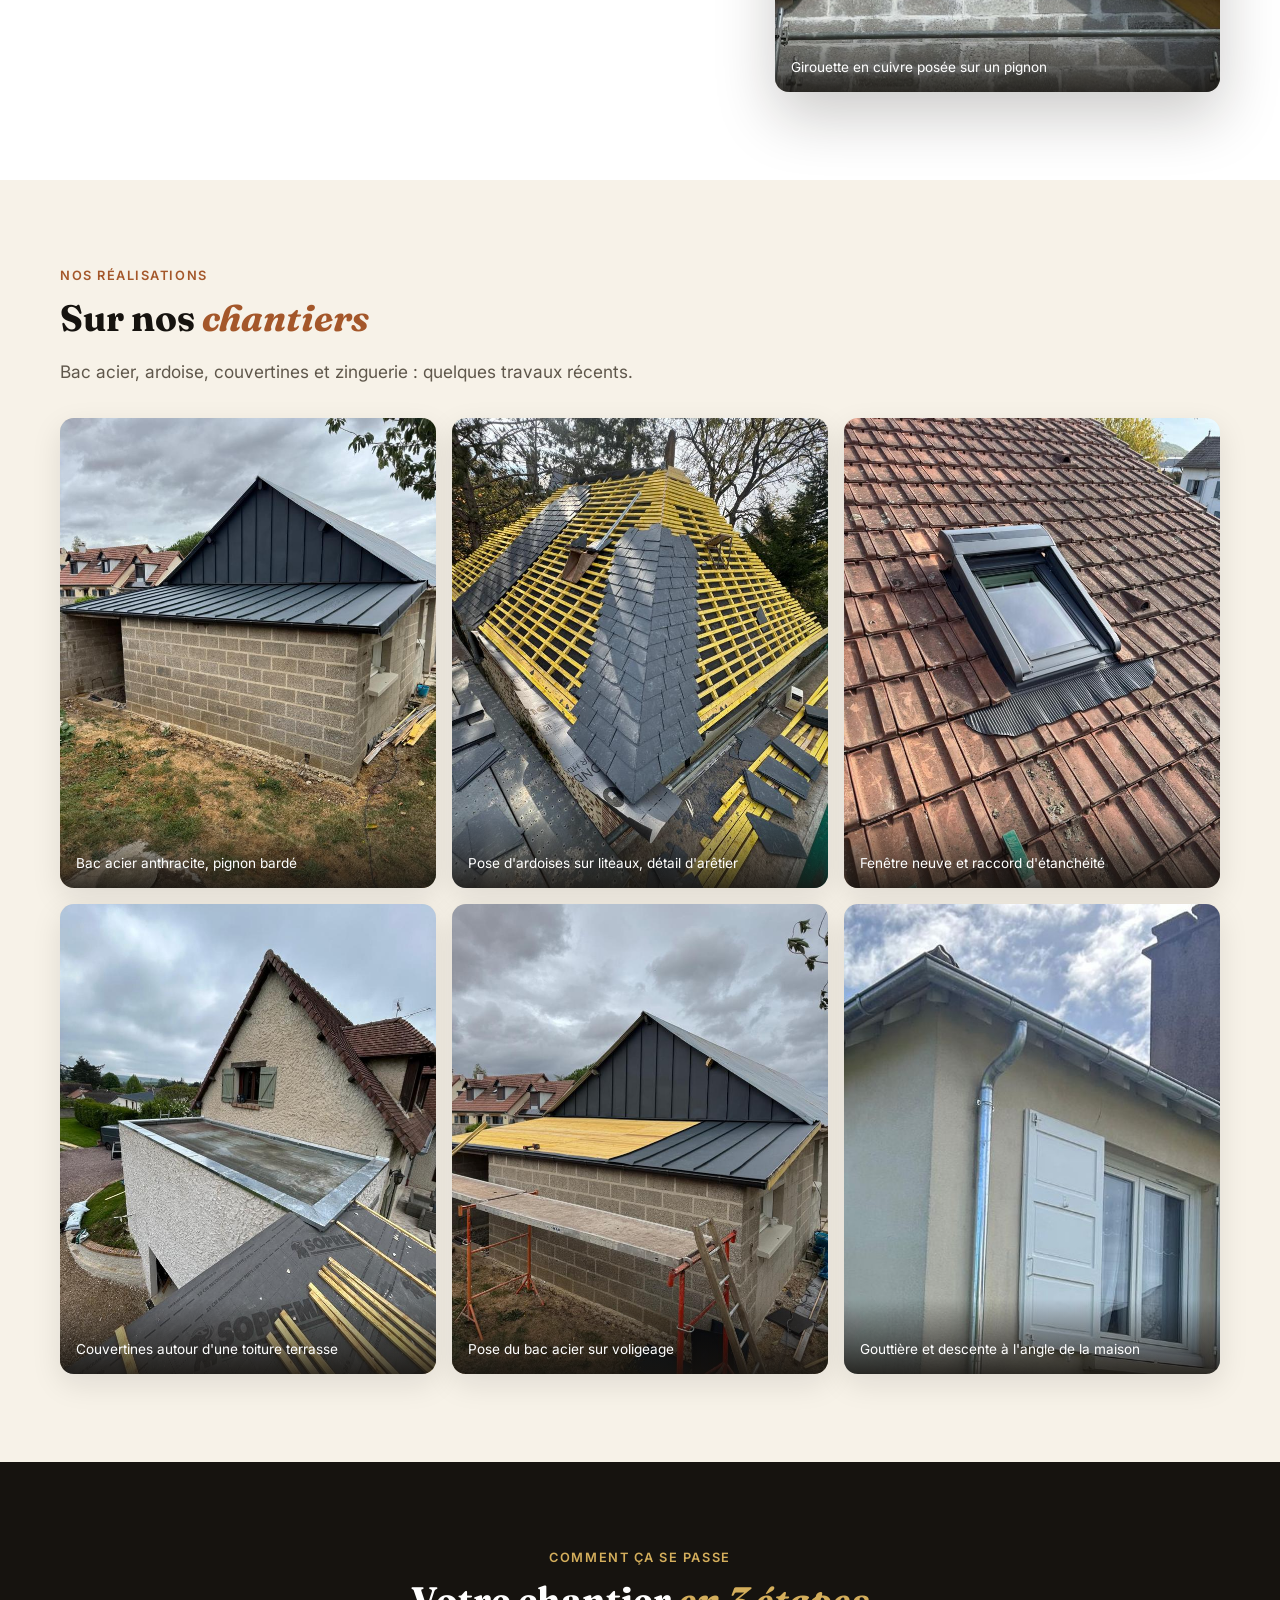
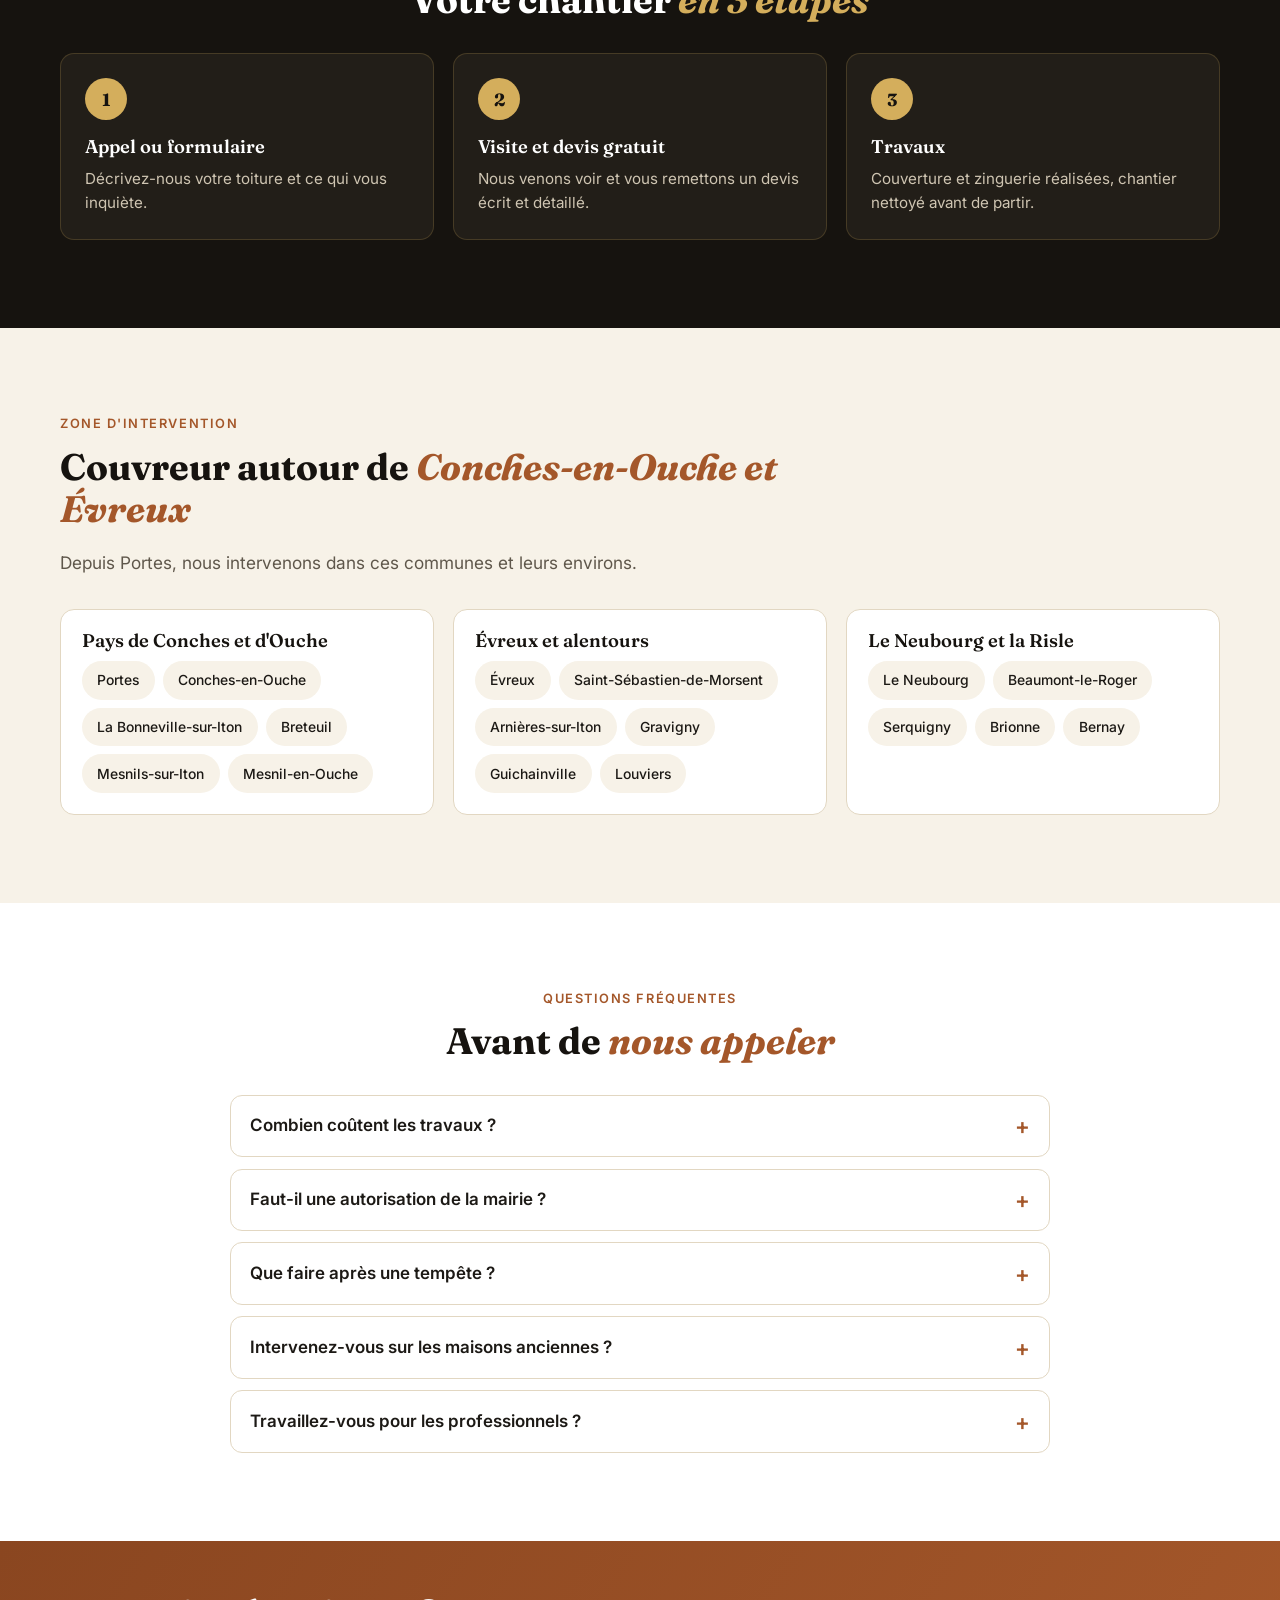
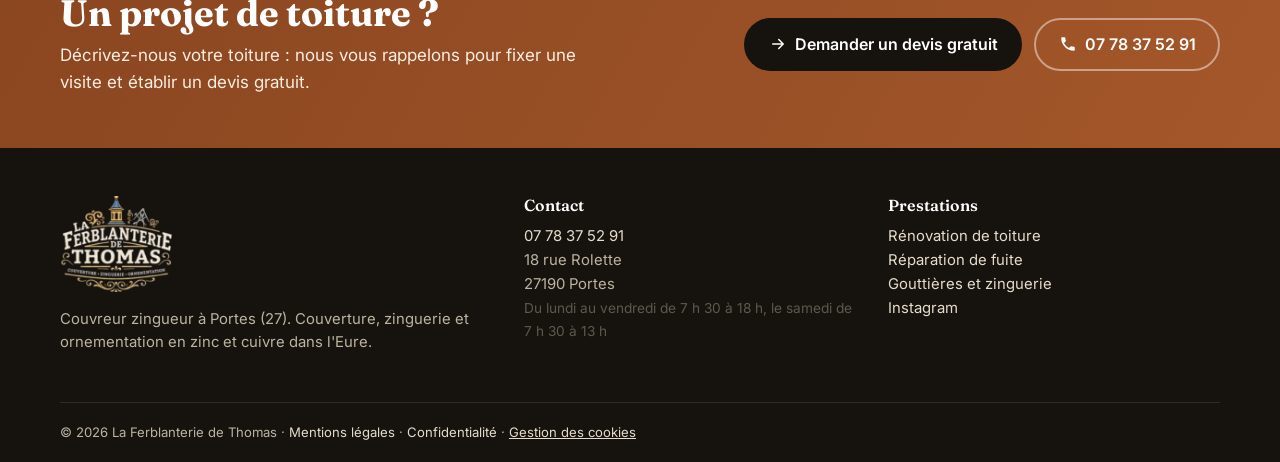
==== commit 22f4752e: "Retrait des photos qui ne sont pas des chantiers de Thomas (maison à colombages, maison en meulière)" ====
--- a/index.html
+++ b/index.html
@@ -63,10 +63,10 @@
 </form></div>
   </div>
 </section>
-<section class="sec " id="prestations"><div class="wrap"><div class="sec-head"><p class="eyebrow">Nos prestations</p><h2>Couverture, fuites <em>et zinguerie</em></h2><p class="intro">Une seule entreprise pour la couverture et tout ce qui est en métal sur votre toit.</p></div><div class="cards cards-3"><a class="card card-link" href="renovation-toiture.html"><img src="img/card-renovation.jpg" width="800" height="600" alt="Toiture en ardoise avec lucarne sur une maison à colombages" loading="lazy" decoding="async"><div class="card-body"><h3>Rénovation de toiture</h3><p>Réfection complète ou partielle en tuile, ardoise, zinc ou bac acier.</p><span class="more">Voir la prestation <svg viewBox="0 0 24 24" width="24" height="24" aria-hidden="true" fill="none" stroke="currentColor" stroke-width="2" stroke-linecap="round" stroke-linejoin="round"><path d="M5 12h14M13 6l6 6-6 6"/></svg></span></div></a><a class="card card-link" href="reparation-fuite-toiture.html"><img src="img/card-fuite.jpg" width="1000" height="750" alt="Couvertine métallique et raccord étanche contre le mur d&#x27;une maison" loading="lazy" decoding="async"><div class="card-body"><h3>Réparation de fuite</h3><p>Recherche de l&#x27;origine, puis réparation de la couverture ou de la zinguerie.</p><span class="more">Voir la prestation <svg viewBox="0 0 24 24" width="24" height="24" aria-hidden="true" fill="none" stroke="currentColor" stroke-width="2" stroke-linecap="round" stroke-linejoin="round"><path d="M5 12h14M13 6l6 6-6 6"/></svg></span></div></a><a class="card card-link" href="gouttieres-zinguerie.html"><img src="img/card-gouttieres.jpg" width="1000" height="750" alt="Gouttière en bout de couverture en bac acier anthracite" loading="lazy" decoding="async"><div class="card-body"><h3>Gouttières et zinguerie</h3><p>Gouttières, chéneaux, descentes et habillages en zinc, cuivre ou aluminium.</p><span class="more">Voir la prestation <svg viewBox="0 0 24 24" width="24" height="24" aria-hidden="true" fill="none" stroke="currentColor" stroke-width="2" stroke-linecap="round" stroke-linejoin="round"><path d="M5 12h14M13 6l6 6-6 6"/></svg></span></div></a></div><ul class="chips"><li>Tuile</li><li>Ardoise</li><li>Zinc</li><li>Cuivre</li><li>Bac acier</li><li>Noues et faîtages</li><li>Lucarnes</li><li>Corniches</li><li>Étanchéité</li></ul></div></section>
+<section class="sec " id="prestations"><div class="wrap"><div class="sec-head"><p class="eyebrow">Nos prestations</p><h2>Couverture, fuites <em>et zinguerie</em></h2><p class="intro">Une seule entreprise pour la couverture et tout ce qui est en métal sur votre toit.</p></div><div class="cards cards-3"><a class="card card-link" href="renovation-toiture.html"><img src="img/card-renovation.jpg" width="1000" height="750" alt="Rénovation de toiture : voligeage bois et isolant réfléchissant posés avant la couverture" loading="lazy" decoding="async"><div class="card-body"><h3>Rénovation de toiture</h3><p>Réfection complète ou partielle en tuile, ardoise, zinc ou bac acier.</p><span class="more">Voir la prestation <svg viewBox="0 0 24 24" width="24" height="24" aria-hidden="true" fill="none" stroke="currentColor" stroke-width="2" stroke-linecap="round" stroke-linejoin="round"><path d="M5 12h14M13 6l6 6-6 6"/></svg></span></div></a><a class="card card-link" href="reparation-fuite-toiture.html"><img src="img/card-fuite.jpg" width="1000" height="750" alt="Couvertine métallique et raccord étanche contre le mur d&#x27;une maison" loading="lazy" decoding="async"><div class="card-body"><h3>Réparation de fuite</h3><p>Recherche de l&#x27;origine, puis réparation de la couverture ou de la zinguerie.</p><span class="more">Voir la prestation <svg viewBox="0 0 24 24" width="24" height="24" aria-hidden="true" fill="none" stroke="currentColor" stroke-width="2" stroke-linecap="round" stroke-linejoin="round"><path d="M5 12h14M13 6l6 6-6 6"/></svg></span></div></a><a class="card card-link" href="gouttieres-zinguerie.html"><img src="img/card-gouttieres.jpg" width="1000" height="750" alt="Gouttière en bout de couverture en bac acier anthracite" loading="lazy" decoding="async"><div class="card-body"><h3>Gouttières et zinguerie</h3><p>Gouttières, chéneaux, descentes et habillages en zinc, cuivre ou aluminium.</p><span class="more">Voir la prestation <svg viewBox="0 0 24 24" width="24" height="24" aria-hidden="true" fill="none" stroke="currentColor" stroke-width="2" stroke-linecap="round" stroke-linejoin="round"><path d="M5 12h14M13 6l6 6-6 6"/></svg></span></div></a></div><ul class="chips"><li>Tuile</li><li>Ardoise</li><li>Zinc</li><li>Cuivre</li><li>Bac acier</li><li>Noues et faîtages</li><li>Lucarnes</li><li>Corniches</li><li>Étanchéité</li></ul></div></section>
 <section class="sec sec-alt" id="artisan"><div class="wrap"><div class="sec-head"><p class="eyebrow">Votre artisan</p><h2>Thomas, <em>couvreur zingueur</em></h2></div><div class="split"><figure class="photo"><img src="img/thomas-toiture-ardoise.jpg" width="505" height="828" alt="Thomas sur une toiture en ardoise en cours de réfection, contre une cheminée en brique" loading="lazy" decoding="async" style="object-position:50% 30%"><figcaption>Réfection d&#x27;une couverture en ardoise</figcaption></figure><div><p class="intro">Vous parlez à l'artisan qui monte sur votre toit, du premier appel à la fin du chantier.</p><div class="tiles"><div class="tile"><span class="tile-ico"><svg viewBox="0 0 24 24" width="24" height="24" aria-hidden="true" fill="none" stroke="currentColor" stroke-width="2" stroke-linecap="round" stroke-linejoin="round"><path d="M2 12 12 4l10 8"/><path d="M5 10v10h14V10"/><path d="M10 20v-5h4v5"/></svg></span><div><h3>Couverture</h3><p>Tuile, ardoise, zinc et bac acier.</p></div></div><div class="tile"><span class="tile-ico"><svg viewBox="0 0 24 24" width="24" height="24" aria-hidden="true" fill="none" stroke="currentColor" stroke-width="2" stroke-linecap="round" stroke-linejoin="round"><path d="M4 20V8l4-4v16M10 20V8l4-4v16M16 20V8l4-4v16"/></svg></span><div><h3>Ferblanterie</h3><p>Zinc, cuivre, acier et aluminium façonnés.</p></div></div><div class="tile"><span class="tile-ico"><svg viewBox="0 0 24 24" width="24" height="24" aria-hidden="true" fill="none" stroke="currentColor" stroke-width="2" stroke-linecap="round" stroke-linejoin="round"><path d="M3 5h18v14H3zM3 10h18M3 15h18M9 5v5M15 10v5M9 15v4"/></svg></span><div><h3>Bâti ancien</h3><p>Les matériaux d&#x27;origine respectés.</p></div></div><div class="tile"><span class="tile-ico"><svg viewBox="0 0 24 24" width="24" height="24" aria-hidden="true" fill="none" stroke="currentColor" stroke-width="2" stroke-linecap="round" stroke-linejoin="round"><circle cx="12" cy="8" r="4"/><path d="M4 21c0-4 3.6-7 8-7s8 3 8 7"/></svg></span><div><h3>Particuliers et pros</h3><p>Maisons, entreprises, collectivités.</p></div></div></div></div></div></div></section>
 <section class="sec " id="ornementation"><div class="wrap"><div class="sec-head"><p class="eyebrow">Ornementation</p><h2>La signature <em>d'un ferblantier</em></h2></div><div class="split split-rev"><figure class="photo"><img src="img/girouette-cerf-cuivre.jpg" width="900" height="1200" alt="Girouette en cuivre en forme de cerf au sommet d&#x27;un pignon" loading="lazy" decoding="async" style="object-position:50% 25%"><figcaption>Girouette en cuivre posée sur un pignon</figcaption></figure><div><p class="intro">Épis de faîtage, girouettes, crêtes, habillages de lucarnes : les finitions en zinc et en cuivre qui donnent du caractère à une toiture.</p><ul class="chips"><li>Épis de faîtage</li><li>Girouettes</li><li>Crêtes</li><li>Lucarnes</li><li>Corniches</li></ul><p><a href="gouttieres-zinguerie.html" class="btn btn-outline"><svg viewBox="0 0 24 24" width="24" height="24" aria-hidden="true" fill="none" stroke="currentColor" stroke-width="2" stroke-linecap="round" stroke-linejoin="round"><path d="M5 12h14M13 6l6 6-6 6"/></svg>Zinguerie et ornementation</a></p></div></div></div></section>
-<section class="sec sec-alt" id="realisations"><div class="wrap"><div class="sec-head"><p class="eyebrow">Nos réalisations</p><h2>Sur nos <em>chantiers</em></h2><p class="intro">Bac acier, ardoise, couvertines et zinguerie : quelques travaux récents.</p></div><div class="gallery"><figure class="photo g-item"><img src="img/bac-acier-apres-appentis-pignon.jpg" width="750" height="1000" alt="Annexe couverte de bac acier anthracite, pignon bardé du même bac acier" loading="lazy" decoding="async"><figcaption>Bac acier anthracite, pignon bardé</figcaption></figure><figure class="photo g-item"><img src="img/ardoises-liteaux-aretier.jpg" width="750" height="1000" alt="Ardoises posées sur liteaux le long d&#x27;un arêtier, chantier en cours" loading="lazy" decoding="async"><figcaption>Pose d&#x27;ardoises sur liteaux, détail d&#x27;arêtier</figcaption></figure><figure class="photo g-item"><img src="img/lucarnes-maison-meuliere.jpg" width="750" height="1000" alt="Maison en meulière à lucarnes, échafaudage en place pour les travaux de toiture" loading="lazy" decoding="async"><figcaption>Chantier sur une maison en meulière à lucarnes</figcaption></figure><figure class="photo g-item"><img src="img/couvertines-toiture-terrasse.jpg" width="750" height="1000" alt="Couvertines métalliques posées autour d&#x27;une toiture terrasse" loading="lazy" decoding="async"><figcaption>Couvertines autour d&#x27;une toiture terrasse</figcaption></figure><figure class="photo g-item"><img src="img/bac-acier-pose-en-cours.jpg" width="750" height="1000" alt="Pose de bac acier anthracite sur voligeage bois, échafaudage en place" loading="lazy" decoding="async"><figcaption>Pose du bac acier sur voligeage</figcaption></figure><figure class="photo g-item"><img src="img/voligeage-isolant-reflechissant.jpg" width="750" height="1000" alt="Voligeage bois et isolant réfléchissant posés avant la couverture" loading="lazy" decoding="async"><figcaption>Voligeage et isolant réfléchissant avant couverture</figcaption></figure></div></div></section>
+<section class="sec sec-alt" id="realisations"><div class="wrap"><div class="sec-head"><p class="eyebrow">Nos réalisations</p><h2>Sur nos <em>chantiers</em></h2><p class="intro">Bac acier, ardoise, couvertines et zinguerie : quelques travaux récents.</p></div><div class="gallery"><figure class="photo g-item"><img src="img/bac-acier-apres-appentis-pignon.jpg" width="750" height="1000" alt="Annexe couverte de bac acier anthracite, pignon bardé du même bac acier" loading="lazy" decoding="async"><figcaption>Bac acier anthracite, pignon bardé</figcaption></figure><figure class="photo g-item"><img src="img/ardoises-liteaux-aretier.jpg" width="750" height="1000" alt="Ardoises posées sur liteaux le long d&#x27;un arêtier, chantier en cours" loading="lazy" decoding="async"><figcaption>Pose d&#x27;ardoises sur liteaux, détail d&#x27;arêtier</figcaption></figure><figure class="photo g-item"><img src="img/fenetre-de-toit-apres.jpg" width="750" height="1000" alt="Fenêtre de toit neuve avec volet roulant solaire et raccord d&#x27;étanchéité sur tuiles" loading="lazy" decoding="async"><figcaption>Fenêtre neuve et raccord d&#x27;étanchéité</figcaption></figure><figure class="photo g-item"><img src="img/couvertines-toiture-terrasse.jpg" width="750" height="1000" alt="Couvertines métalliques posées autour d&#x27;une toiture terrasse" loading="lazy" decoding="async"><figcaption>Couvertines autour d&#x27;une toiture terrasse</figcaption></figure><figure class="photo g-item"><img src="img/bac-acier-pose-en-cours.jpg" width="750" height="1000" alt="Pose de bac acier anthracite sur voligeage bois, échafaudage en place" loading="lazy" decoding="async"><figcaption>Pose du bac acier sur voligeage</figcaption></figure><figure class="photo g-item"><img src="img/gouttiere-descente-angle.jpg" width="560" height="700" alt="Gouttière et descente métalliques à l&#x27;angle d&#x27;une maison aux volets blancs" loading="lazy" decoding="async"><figcaption>Gouttière et descente à l&#x27;angle de la maison</figcaption></figure></div></div></section>
 <section class="sec sec-dark" id="methode"><div class="wrap"><div class="sec-head center"><p class="eyebrow">Comment ça se passe</p><h2>Votre chantier <em>en 3 étapes</em></h2></div><ol class="steps"><li><span class="step-n">1</span><h3>Appel ou formulaire</h3><p>Décrivez-nous votre toiture et ce qui vous inquiète.</p></li><li><span class="step-n">2</span><h3>Visite et devis gratuit</h3><p>Nous venons voir et vous remettons un devis écrit et détaillé.</p></li><li><span class="step-n">3</span><h3>Travaux</h3><p>Couverture et zinguerie réalisées, chantier nettoyé avant de partir.</p></li></ol></div></section>
 <section class="sec sec-alt" id="zone"><div class="wrap"><div class="sec-head"><p class="eyebrow">Zone d'intervention</p><h2>Couvreur autour de <em>Conches-en-Ouche et Évreux</em></h2><p class="intro">Depuis Portes, nous intervenons dans ces communes et leurs environs.</p></div><div class="zones"><div class="zone"><h3>Pays de Conches et d&#x27;Ouche</h3><ul class="chips"><li>Portes</li><li>Conches-en-Ouche</li><li>La Bonneville-sur-Iton</li><li>Breteuil</li><li>Mesnils-sur-Iton</li><li>Mesnil-en-Ouche</li></ul></div><div class="zone"><h3>Évreux et alentours</h3><ul class="chips"><li>Évreux</li><li>Saint-Sébastien-de-Morsent</li><li>Arnières-sur-Iton</li><li>Gravigny</li><li>Guichainville</li><li>Louviers</li></ul></div><div class="zone"><h3>Le Neubourg et la Risle</h3><ul class="chips"><li>Le Neubourg</li><li>Beaumont-le-Roger</li><li>Serquigny</li><li>Brionne</li><li>Bernay</li></ul></div></div></div></section>
 <section class="sec " id="faq"><div class="wrap"><div class="sec-head center"><p class="eyebrow">Questions fréquentes</p><h2>Avant de <em>nous appeler</em></h2></div><div class="faq"><details><summary>Combien coûtent les travaux ?</summary><p>Le prix dépend de la surface, du matériau, de l&#x27;accès et de l&#x27;état de la toiture. Nous venons voir et vous remettons un devis gratuit, écrit et détaillé.</p></details><details><summary>Faut-il une autorisation de la mairie ?</summary><p>Une réfection à l&#x27;identique n&#x27;en demande généralement pas. Un changement de matériau ou de couleur passe par une déclaration préalable, et les abords de monuments historiques par l&#x27;avis de l&#x27;architecte des Bâtiments de France.</p></details><details><summary>Que faire après une tempête ?</summary><p>Ne montez pas sur votre toit. Appelez-nous : nous vérifions la couverture, les faîtages et la zinguerie, puis nous remplaçons ce qui a été arraché ou déplacé.</p></details><details><summary>Intervenez-vous sur les maisons anciennes ?</summary><p>Oui. Ardoise, tuile plate, zinc et cuivre : nous travaillons sur le bâti ancien comme sur les maisons récentes, en respectant les matériaux d&#x27;origine.</p></details><details><summary>Travaillez-vous pour les professionnels ?</summary><p>Oui. Nous intervenons pour les particuliers comme pour les entreprises, les syndics et les collectivités.</p></details></div></div></section>
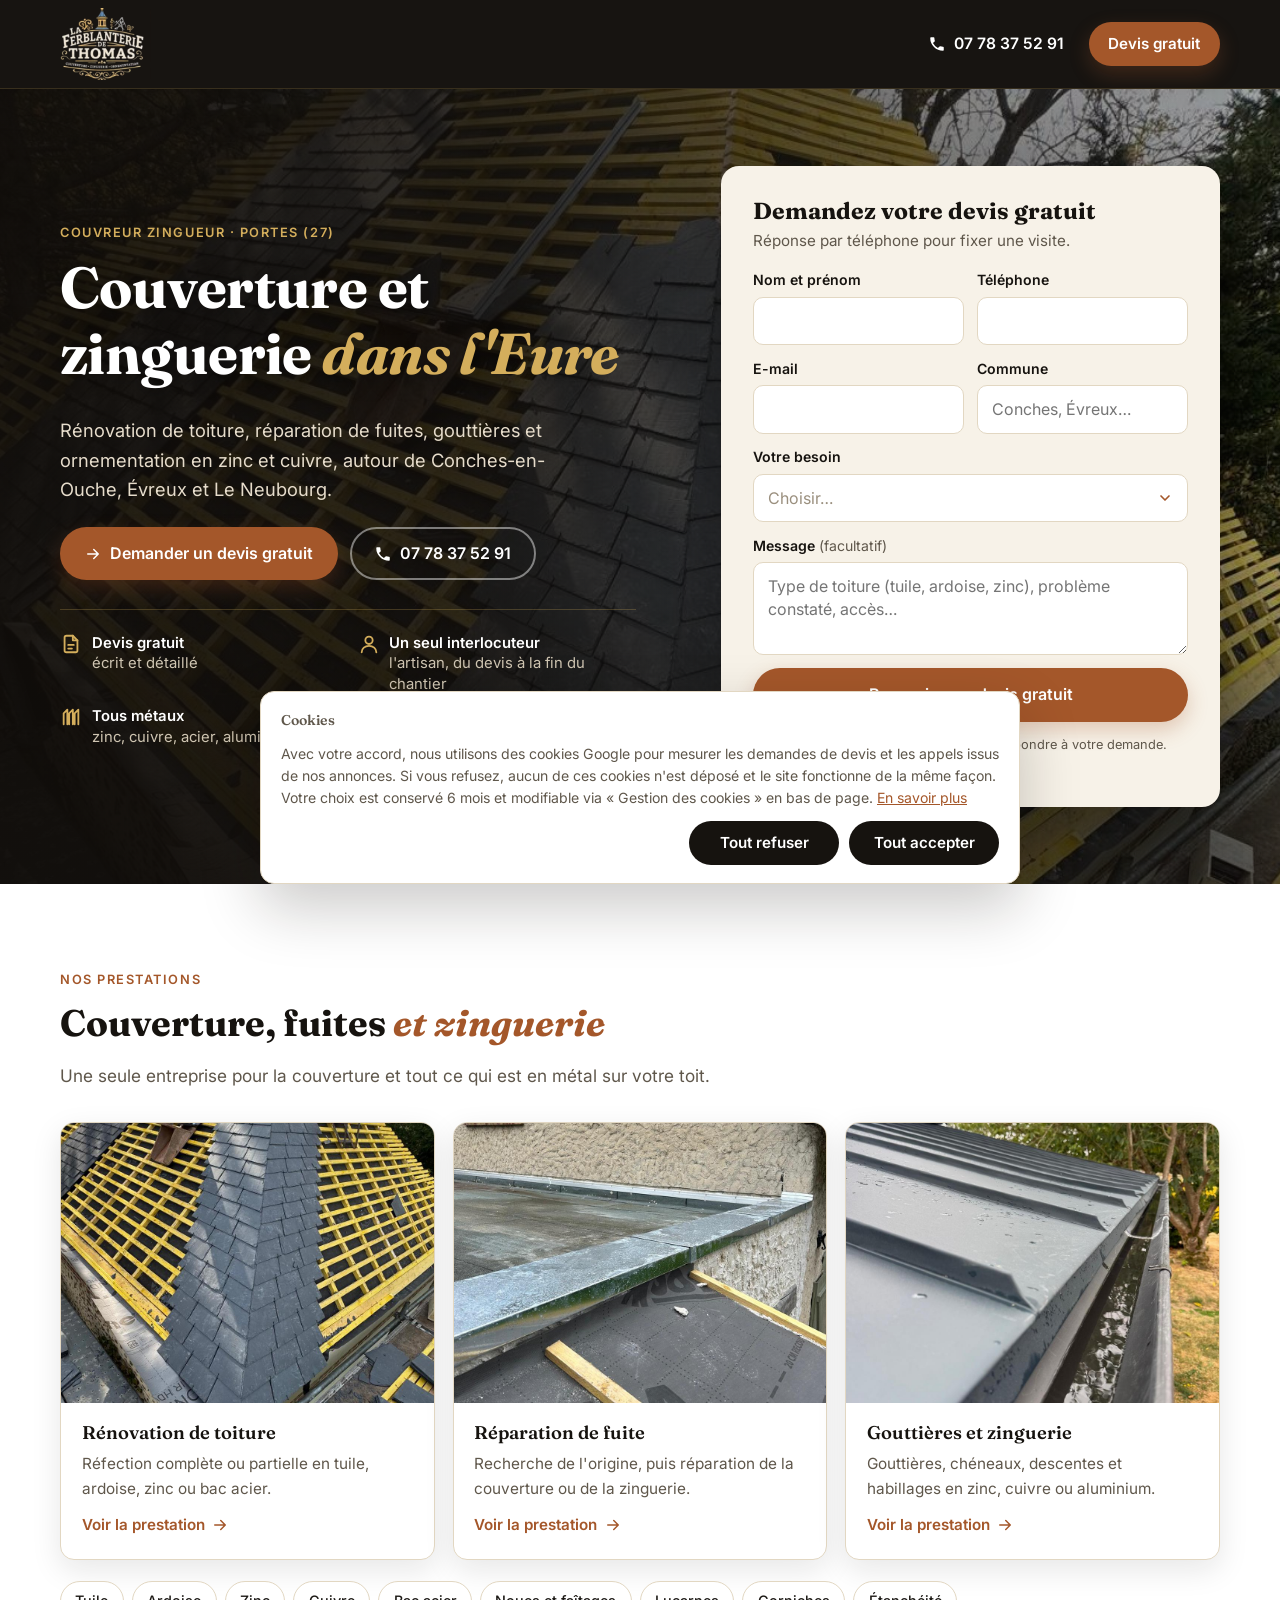
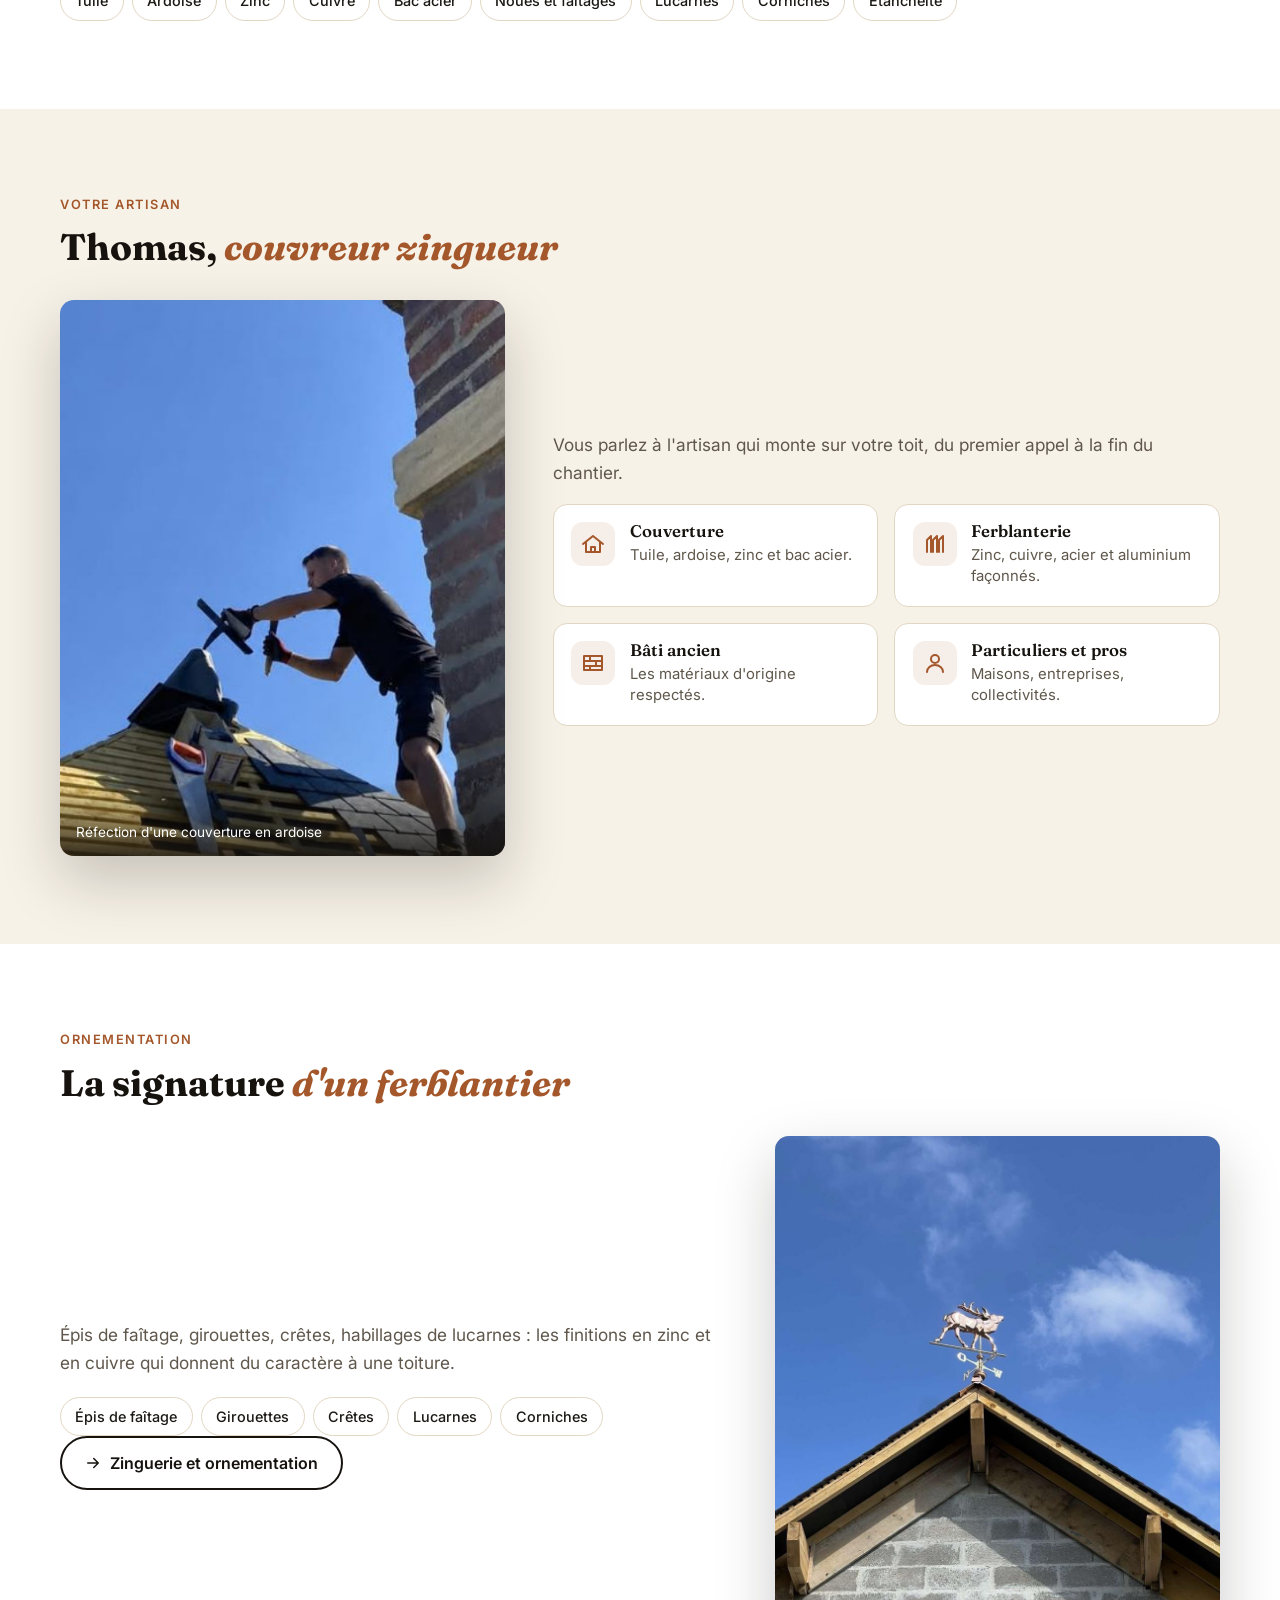
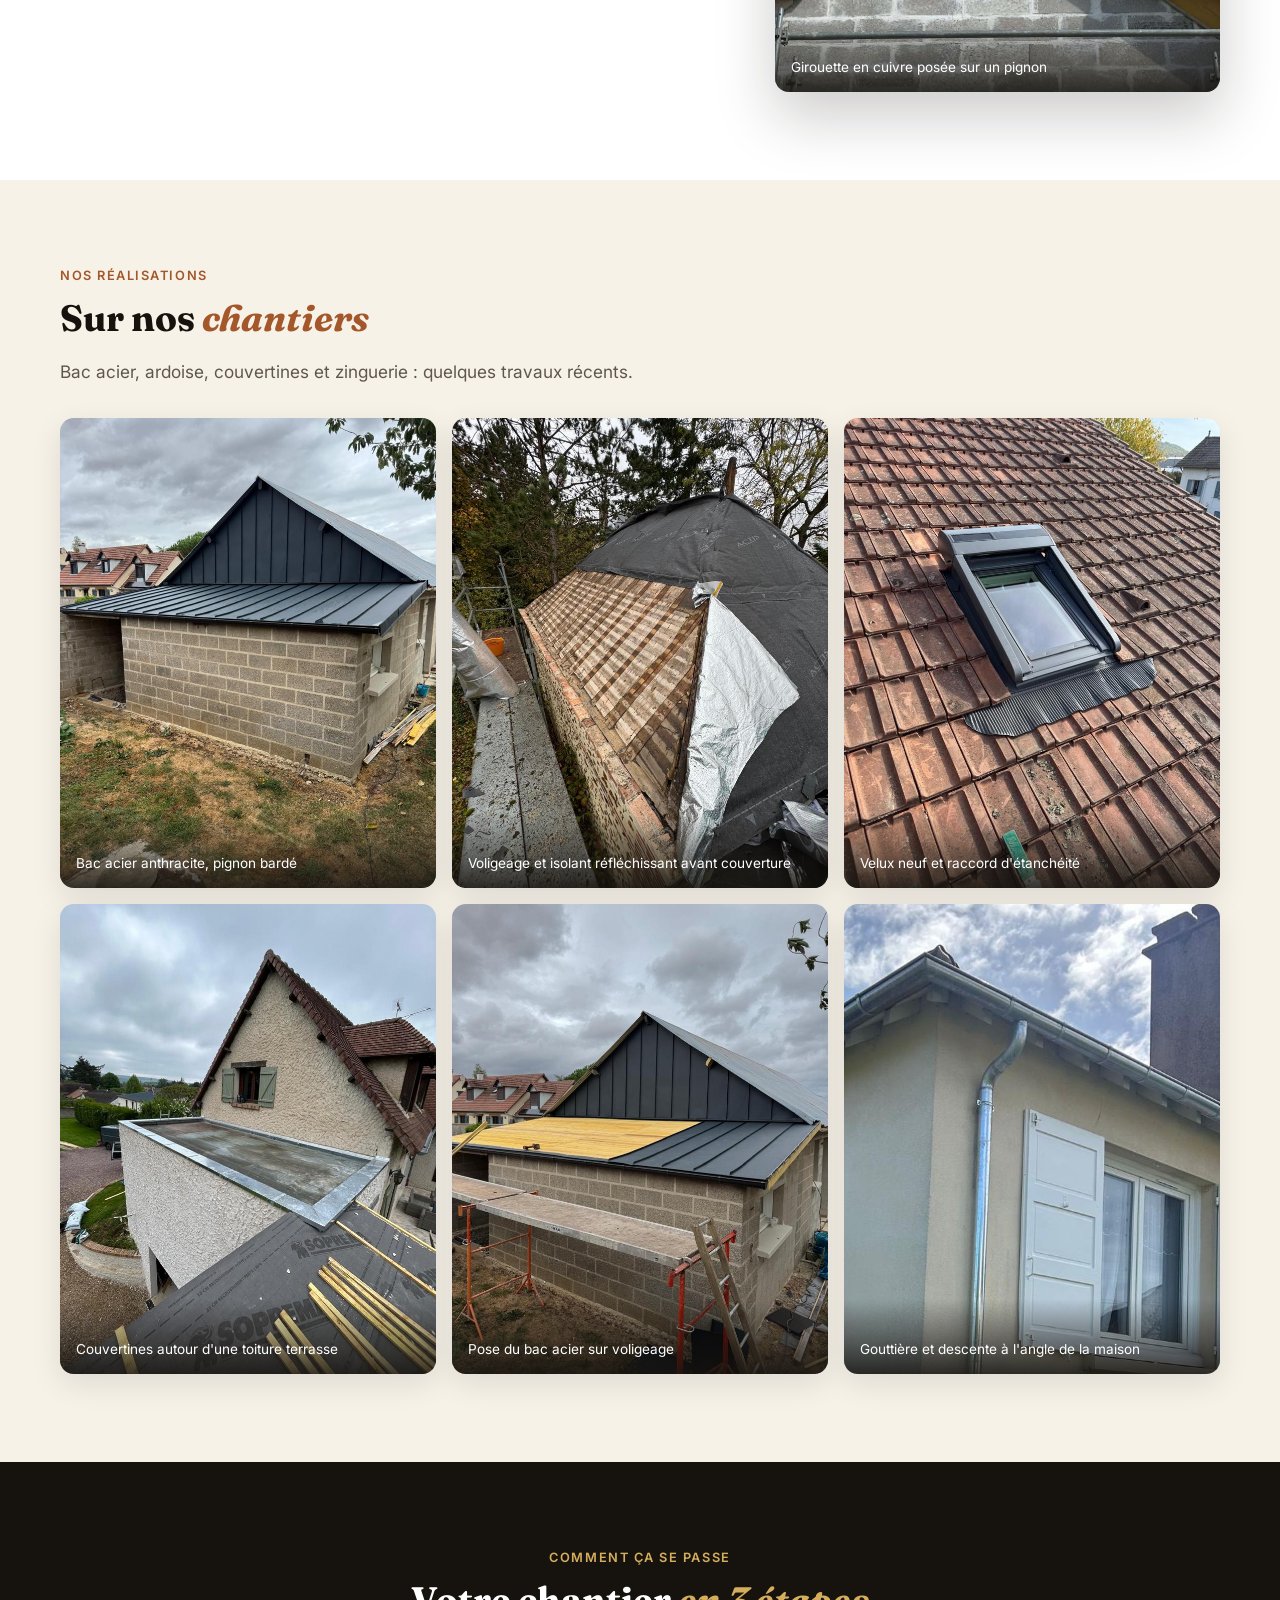
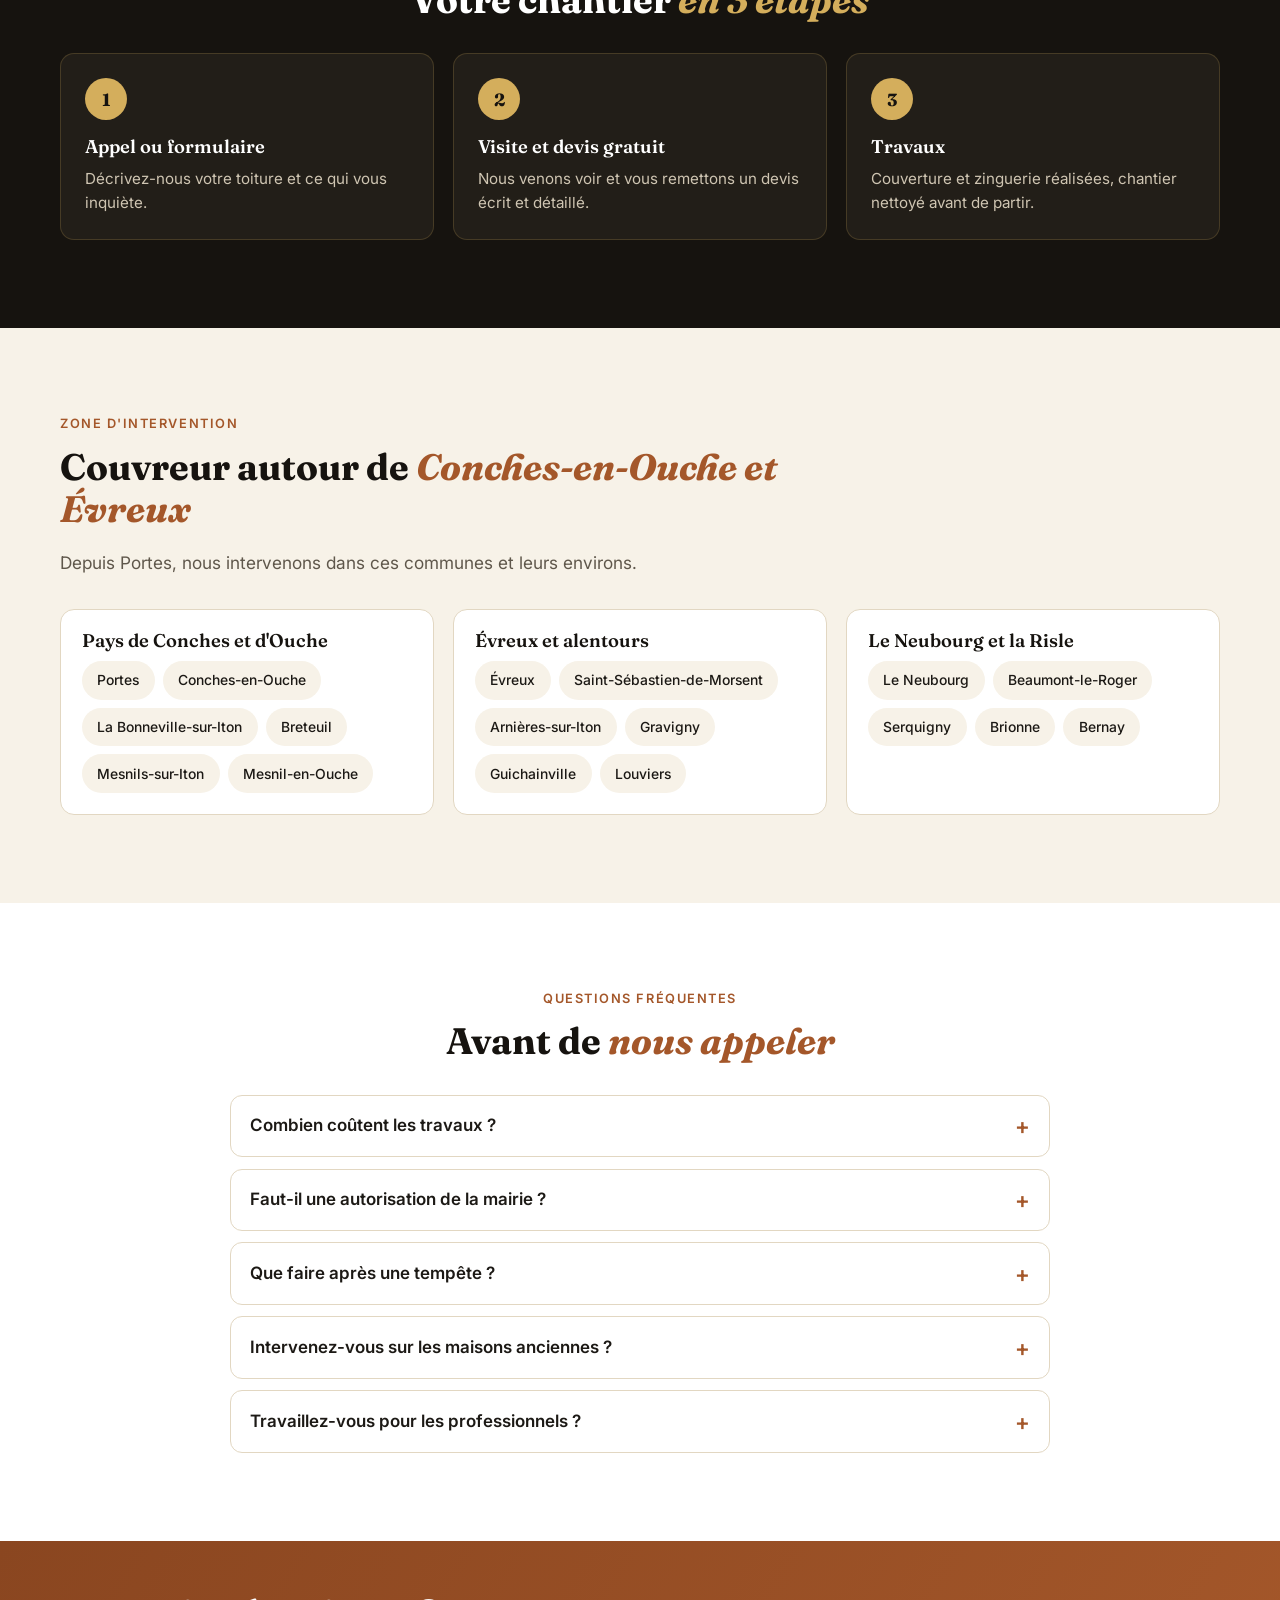
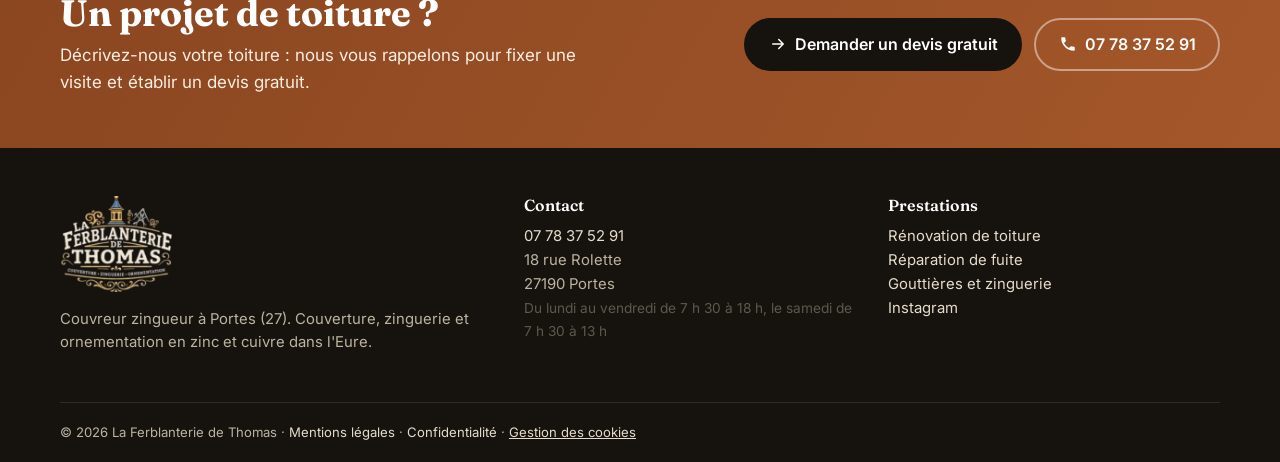
==== commit d24df54f: "Carte rénovation : pose d'ardoises sur liteaux ; légende « Velux neuf » Co-Authored-By: Claude Opus " ====
--- a/index.html
+++ b/index.html
@@ -63,10 +63,10 @@
 </form></div>
   </div>
 </section>
-<section class="sec " id="prestations"><div class="wrap"><div class="sec-head"><p class="eyebrow">Nos prestations</p><h2>Couverture, fuites <em>et zinguerie</em></h2><p class="intro">Une seule entreprise pour la couverture et tout ce qui est en métal sur votre toit.</p></div><div class="cards cards-3"><a class="card card-link" href="renovation-toiture.html"><img src="img/card-renovation.jpg" width="1000" height="750" alt="Rénovation de toiture : voligeage bois et isolant réfléchissant posés avant la couverture" loading="lazy" decoding="async"><div class="card-body"><h3>Rénovation de toiture</h3><p>Réfection complète ou partielle en tuile, ardoise, zinc ou bac acier.</p><span class="more">Voir la prestation <svg viewBox="0 0 24 24" width="24" height="24" aria-hidden="true" fill="none" stroke="currentColor" stroke-width="2" stroke-linecap="round" stroke-linejoin="round"><path d="M5 12h14M13 6l6 6-6 6"/></svg></span></div></a><a class="card card-link" href="reparation-fuite-toiture.html"><img src="img/card-fuite.jpg" width="1000" height="750" alt="Couvertine métallique et raccord étanche contre le mur d&#x27;une maison" loading="lazy" decoding="async"><div class="card-body"><h3>Réparation de fuite</h3><p>Recherche de l&#x27;origine, puis réparation de la couverture ou de la zinguerie.</p><span class="more">Voir la prestation <svg viewBox="0 0 24 24" width="24" height="24" aria-hidden="true" fill="none" stroke="currentColor" stroke-width="2" stroke-linecap="round" stroke-linejoin="round"><path d="M5 12h14M13 6l6 6-6 6"/></svg></span></div></a><a class="card card-link" href="gouttieres-zinguerie.html"><img src="img/card-gouttieres.jpg" width="1000" height="750" alt="Gouttière en bout de couverture en bac acier anthracite" loading="lazy" decoding="async"><div class="card-body"><h3>Gouttières et zinguerie</h3><p>Gouttières, chéneaux, descentes et habillages en zinc, cuivre ou aluminium.</p><span class="more">Voir la prestation <svg viewBox="0 0 24 24" width="24" height="24" aria-hidden="true" fill="none" stroke="currentColor" stroke-width="2" stroke-linecap="round" stroke-linejoin="round"><path d="M5 12h14M13 6l6 6-6 6"/></svg></span></div></a></div><ul class="chips"><li>Tuile</li><li>Ardoise</li><li>Zinc</li><li>Cuivre</li><li>Bac acier</li><li>Noues et faîtages</li><li>Lucarnes</li><li>Corniches</li><li>Étanchéité</li></ul></div></section>
+<section class="sec " id="prestations"><div class="wrap"><div class="sec-head"><p class="eyebrow">Nos prestations</p><h2>Couverture, fuites <em>et zinguerie</em></h2><p class="intro">Une seule entreprise pour la couverture et tout ce qui est en métal sur votre toit.</p></div><div class="cards cards-3"><a class="card card-link" href="renovation-toiture.html"><img src="img/card-renovation.jpg" width="960" height="720" alt="Rénovation de toiture : ardoises posées sur liteaux neufs le long d&#x27;un arêtier" loading="lazy" decoding="async"><div class="card-body"><h3>Rénovation de toiture</h3><p>Réfection complète ou partielle en tuile, ardoise, zinc ou bac acier.</p><span class="more">Voir la prestation <svg viewBox="0 0 24 24" width="24" height="24" aria-hidden="true" fill="none" stroke="currentColor" stroke-width="2" stroke-linecap="round" stroke-linejoin="round"><path d="M5 12h14M13 6l6 6-6 6"/></svg></span></div></a><a class="card card-link" href="reparation-fuite-toiture.html"><img src="img/card-fuite.jpg" width="1000" height="750" alt="Couvertine métallique et raccord étanche contre le mur d&#x27;une maison" loading="lazy" decoding="async"><div class="card-body"><h3>Réparation de fuite</h3><p>Recherche de l&#x27;origine, puis réparation de la couverture ou de la zinguerie.</p><span class="more">Voir la prestation <svg viewBox="0 0 24 24" width="24" height="24" aria-hidden="true" fill="none" stroke="currentColor" stroke-width="2" stroke-linecap="round" stroke-linejoin="round"><path d="M5 12h14M13 6l6 6-6 6"/></svg></span></div></a><a class="card card-link" href="gouttieres-zinguerie.html"><img src="img/card-gouttieres.jpg" width="1000" height="750" alt="Gouttière en bout de couverture en bac acier anthracite" loading="lazy" decoding="async"><div class="card-body"><h3>Gouttières et zinguerie</h3><p>Gouttières, chéneaux, descentes et habillages en zinc, cuivre ou aluminium.</p><span class="more">Voir la prestation <svg viewBox="0 0 24 24" width="24" height="24" aria-hidden="true" fill="none" stroke="currentColor" stroke-width="2" stroke-linecap="round" stroke-linejoin="round"><path d="M5 12h14M13 6l6 6-6 6"/></svg></span></div></a></div><ul class="chips"><li>Tuile</li><li>Ardoise</li><li>Zinc</li><li>Cuivre</li><li>Bac acier</li><li>Noues et faîtages</li><li>Lucarnes</li><li>Corniches</li><li>Étanchéité</li></ul></div></section>
 <section class="sec sec-alt" id="artisan"><div class="wrap"><div class="sec-head"><p class="eyebrow">Votre artisan</p><h2>Thomas, <em>couvreur zingueur</em></h2></div><div class="split"><figure class="photo"><img src="img/thomas-toiture-ardoise.jpg" width="505" height="828" alt="Thomas sur une toiture en ardoise en cours de réfection, contre une cheminée en brique" loading="lazy" decoding="async" style="object-position:50% 30%"><figcaption>Réfection d&#x27;une couverture en ardoise</figcaption></figure><div><p class="intro">Vous parlez à l'artisan qui monte sur votre toit, du premier appel à la fin du chantier.</p><div class="tiles"><div class="tile"><span class="tile-ico"><svg viewBox="0 0 24 24" width="24" height="24" aria-hidden="true" fill="none" stroke="currentColor" stroke-width="2" stroke-linecap="round" stroke-linejoin="round"><path d="M2 12 12 4l10 8"/><path d="M5 10v10h14V10"/><path d="M10 20v-5h4v5"/></svg></span><div><h3>Couverture</h3><p>Tuile, ardoise, zinc et bac acier.</p></div></div><div class="tile"><span class="tile-ico"><svg viewBox="0 0 24 24" width="24" height="24" aria-hidden="true" fill="none" stroke="currentColor" stroke-width="2" stroke-linecap="round" stroke-linejoin="round"><path d="M4 20V8l4-4v16M10 20V8l4-4v16M16 20V8l4-4v16"/></svg></span><div><h3>Ferblanterie</h3><p>Zinc, cuivre, acier et aluminium façonnés.</p></div></div><div class="tile"><span class="tile-ico"><svg viewBox="0 0 24 24" width="24" height="24" aria-hidden="true" fill="none" stroke="currentColor" stroke-width="2" stroke-linecap="round" stroke-linejoin="round"><path d="M3 5h18v14H3zM3 10h18M3 15h18M9 5v5M15 10v5M9 15v4"/></svg></span><div><h3>Bâti ancien</h3><p>Les matériaux d&#x27;origine respectés.</p></div></div><div class="tile"><span class="tile-ico"><svg viewBox="0 0 24 24" width="24" height="24" aria-hidden="true" fill="none" stroke="currentColor" stroke-width="2" stroke-linecap="round" stroke-linejoin="round"><circle cx="12" cy="8" r="4"/><path d="M4 21c0-4 3.6-7 8-7s8 3 8 7"/></svg></span><div><h3>Particuliers et pros</h3><p>Maisons, entreprises, collectivités.</p></div></div></div></div></div></div></section>
 <section class="sec " id="ornementation"><div class="wrap"><div class="sec-head"><p class="eyebrow">Ornementation</p><h2>La signature <em>d'un ferblantier</em></h2></div><div class="split split-rev"><figure class="photo"><img src="img/girouette-cerf-cuivre.jpg" width="900" height="1200" alt="Girouette en cuivre en forme de cerf au sommet d&#x27;un pignon" loading="lazy" decoding="async" style="object-position:50% 25%"><figcaption>Girouette en cuivre posée sur un pignon</figcaption></figure><div><p class="intro">Épis de faîtage, girouettes, crêtes, habillages de lucarnes : les finitions en zinc et en cuivre qui donnent du caractère à une toiture.</p><ul class="chips"><li>Épis de faîtage</li><li>Girouettes</li><li>Crêtes</li><li>Lucarnes</li><li>Corniches</li></ul><p><a href="gouttieres-zinguerie.html" class="btn btn-outline"><svg viewBox="0 0 24 24" width="24" height="24" aria-hidden="true" fill="none" stroke="currentColor" stroke-width="2" stroke-linecap="round" stroke-linejoin="round"><path d="M5 12h14M13 6l6 6-6 6"/></svg>Zinguerie et ornementation</a></p></div></div></div></section>
-<section class="sec sec-alt" id="realisations"><div class="wrap"><div class="sec-head"><p class="eyebrow">Nos réalisations</p><h2>Sur nos <em>chantiers</em></h2><p class="intro">Bac acier, ardoise, couvertines et zinguerie : quelques travaux récents.</p></div><div class="gallery"><figure class="photo g-item"><img src="img/bac-acier-apres-appentis-pignon.jpg" width="750" height="1000" alt="Annexe couverte de bac acier anthracite, pignon bardé du même bac acier" loading="lazy" decoding="async"><figcaption>Bac acier anthracite, pignon bardé</figcaption></figure><figure class="photo g-item"><img src="img/ardoises-liteaux-aretier.jpg" width="750" height="1000" alt="Ardoises posées sur liteaux le long d&#x27;un arêtier, chantier en cours" loading="lazy" decoding="async"><figcaption>Pose d&#x27;ardoises sur liteaux, détail d&#x27;arêtier</figcaption></figure><figure class="photo g-item"><img src="img/fenetre-de-toit-apres.jpg" width="750" height="1000" alt="Fenêtre de toit neuve avec volet roulant solaire et raccord d&#x27;étanchéité sur tuiles" loading="lazy" decoding="async"><figcaption>Fenêtre neuve et raccord d&#x27;étanchéité</figcaption></figure><figure class="photo g-item"><img src="img/couvertines-toiture-terrasse.jpg" width="750" height="1000" alt="Couvertines métalliques posées autour d&#x27;une toiture terrasse" loading="lazy" decoding="async"><figcaption>Couvertines autour d&#x27;une toiture terrasse</figcaption></figure><figure class="photo g-item"><img src="img/bac-acier-pose-en-cours.jpg" width="750" height="1000" alt="Pose de bac acier anthracite sur voligeage bois, échafaudage en place" loading="lazy" decoding="async"><figcaption>Pose du bac acier sur voligeage</figcaption></figure><figure class="photo g-item"><img src="img/gouttiere-descente-angle.jpg" width="560" height="700" alt="Gouttière et descente métalliques à l&#x27;angle d&#x27;une maison aux volets blancs" loading="lazy" decoding="async"><figcaption>Gouttière et descente à l&#x27;angle de la maison</figcaption></figure></div></div></section>
+<section class="sec sec-alt" id="realisations"><div class="wrap"><div class="sec-head"><p class="eyebrow">Nos réalisations</p><h2>Sur nos <em>chantiers</em></h2><p class="intro">Bac acier, ardoise, couvertines et zinguerie : quelques travaux récents.</p></div><div class="gallery"><figure class="photo g-item"><img src="img/bac-acier-apres-appentis-pignon.jpg" width="750" height="1000" alt="Annexe couverte de bac acier anthracite, pignon bardé du même bac acier" loading="lazy" decoding="async"><figcaption>Bac acier anthracite, pignon bardé</figcaption></figure><figure class="photo g-item"><img src="img/voligeage-isolant-reflechissant.jpg" width="750" height="1000" alt="Voligeage bois et isolant réfléchissant posés avant la couverture" loading="lazy" decoding="async"><figcaption>Voligeage et isolant réfléchissant avant couverture</figcaption></figure><figure class="photo g-item"><img src="img/fenetre-de-toit-apres.jpg" width="750" height="1000" alt="Fenêtre de toit neuve avec volet roulant solaire et raccord d&#x27;étanchéité sur tuiles" loading="lazy" decoding="async"><figcaption>Velux neuf et raccord d&#x27;étanchéité</figcaption></figure><figure class="photo g-item"><img src="img/couvertines-toiture-terrasse.jpg" width="750" height="1000" alt="Couvertines métalliques posées autour d&#x27;une toiture terrasse" loading="lazy" decoding="async"><figcaption>Couvertines autour d&#x27;une toiture terrasse</figcaption></figure><figure class="photo g-item"><img src="img/bac-acier-pose-en-cours.jpg" width="750" height="1000" alt="Pose de bac acier anthracite sur voligeage bois, échafaudage en place" loading="lazy" decoding="async"><figcaption>Pose du bac acier sur voligeage</figcaption></figure><figure class="photo g-item"><img src="img/gouttiere-descente-angle.jpg" width="560" height="700" alt="Gouttière et descente métalliques à l&#x27;angle d&#x27;une maison aux volets blancs" loading="lazy" decoding="async"><figcaption>Gouttière et descente à l&#x27;angle de la maison</figcaption></figure></div></div></section>
 <section class="sec sec-dark" id="methode"><div class="wrap"><div class="sec-head center"><p class="eyebrow">Comment ça se passe</p><h2>Votre chantier <em>en 3 étapes</em></h2></div><ol class="steps"><li><span class="step-n">1</span><h3>Appel ou formulaire</h3><p>Décrivez-nous votre toiture et ce qui vous inquiète.</p></li><li><span class="step-n">2</span><h3>Visite et devis gratuit</h3><p>Nous venons voir et vous remettons un devis écrit et détaillé.</p></li><li><span class="step-n">3</span><h3>Travaux</h3><p>Couverture et zinguerie réalisées, chantier nettoyé avant de partir.</p></li></ol></div></section>
 <section class="sec sec-alt" id="zone"><div class="wrap"><div class="sec-head"><p class="eyebrow">Zone d'intervention</p><h2>Couvreur autour de <em>Conches-en-Ouche et Évreux</em></h2><p class="intro">Depuis Portes, nous intervenons dans ces communes et leurs environs.</p></div><div class="zones"><div class="zone"><h3>Pays de Conches et d&#x27;Ouche</h3><ul class="chips"><li>Portes</li><li>Conches-en-Ouche</li><li>La Bonneville-sur-Iton</li><li>Breteuil</li><li>Mesnils-sur-Iton</li><li>Mesnil-en-Ouche</li></ul></div><div class="zone"><h3>Évreux et alentours</h3><ul class="chips"><li>Évreux</li><li>Saint-Sébastien-de-Morsent</li><li>Arnières-sur-Iton</li><li>Gravigny</li><li>Guichainville</li><li>Louviers</li></ul></div><div class="zone"><h3>Le Neubourg et la Risle</h3><ul class="chips"><li>Le Neubourg</li><li>Beaumont-le-Roger</li><li>Serquigny</li><li>Brionne</li><li>Bernay</li></ul></div></div></div></section>
 <section class="sec " id="faq"><div class="wrap"><div class="sec-head center"><p class="eyebrow">Questions fréquentes</p><h2>Avant de <em>nous appeler</em></h2></div><div class="faq"><details><summary>Combien coûtent les travaux ?</summary><p>Le prix dépend de la surface, du matériau, de l&#x27;accès et de l&#x27;état de la toiture. Nous venons voir et vous remettons un devis gratuit, écrit et détaillé.</p></details><details><summary>Faut-il une autorisation de la mairie ?</summary><p>Une réfection à l&#x27;identique n&#x27;en demande généralement pas. Un changement de matériau ou de couleur passe par une déclaration préalable, et les abords de monuments historiques par l&#x27;avis de l&#x27;architecte des Bâtiments de France.</p></details><details><summary>Que faire après une tempête ?</summary><p>Ne montez pas sur votre toit. Appelez-nous : nous vérifions la couverture, les faîtages et la zinguerie, puis nous remplaçons ce qui a été arraché ou déplacé.</p></details><details><summary>Intervenez-vous sur les maisons anciennes ?</summary><p>Oui. Ardoise, tuile plate, zinc et cuivre : nous travaillons sur le bâti ancien comme sur les maisons récentes, en respectant les matériaux d&#x27;origine.</p></details><details><summary>Travaillez-vous pour les professionnels ?</summary><p>Oui. Nous intervenons pour les particuliers comme pour les entreprises, les syndics et les collectivités.</p></details></div></div></section>
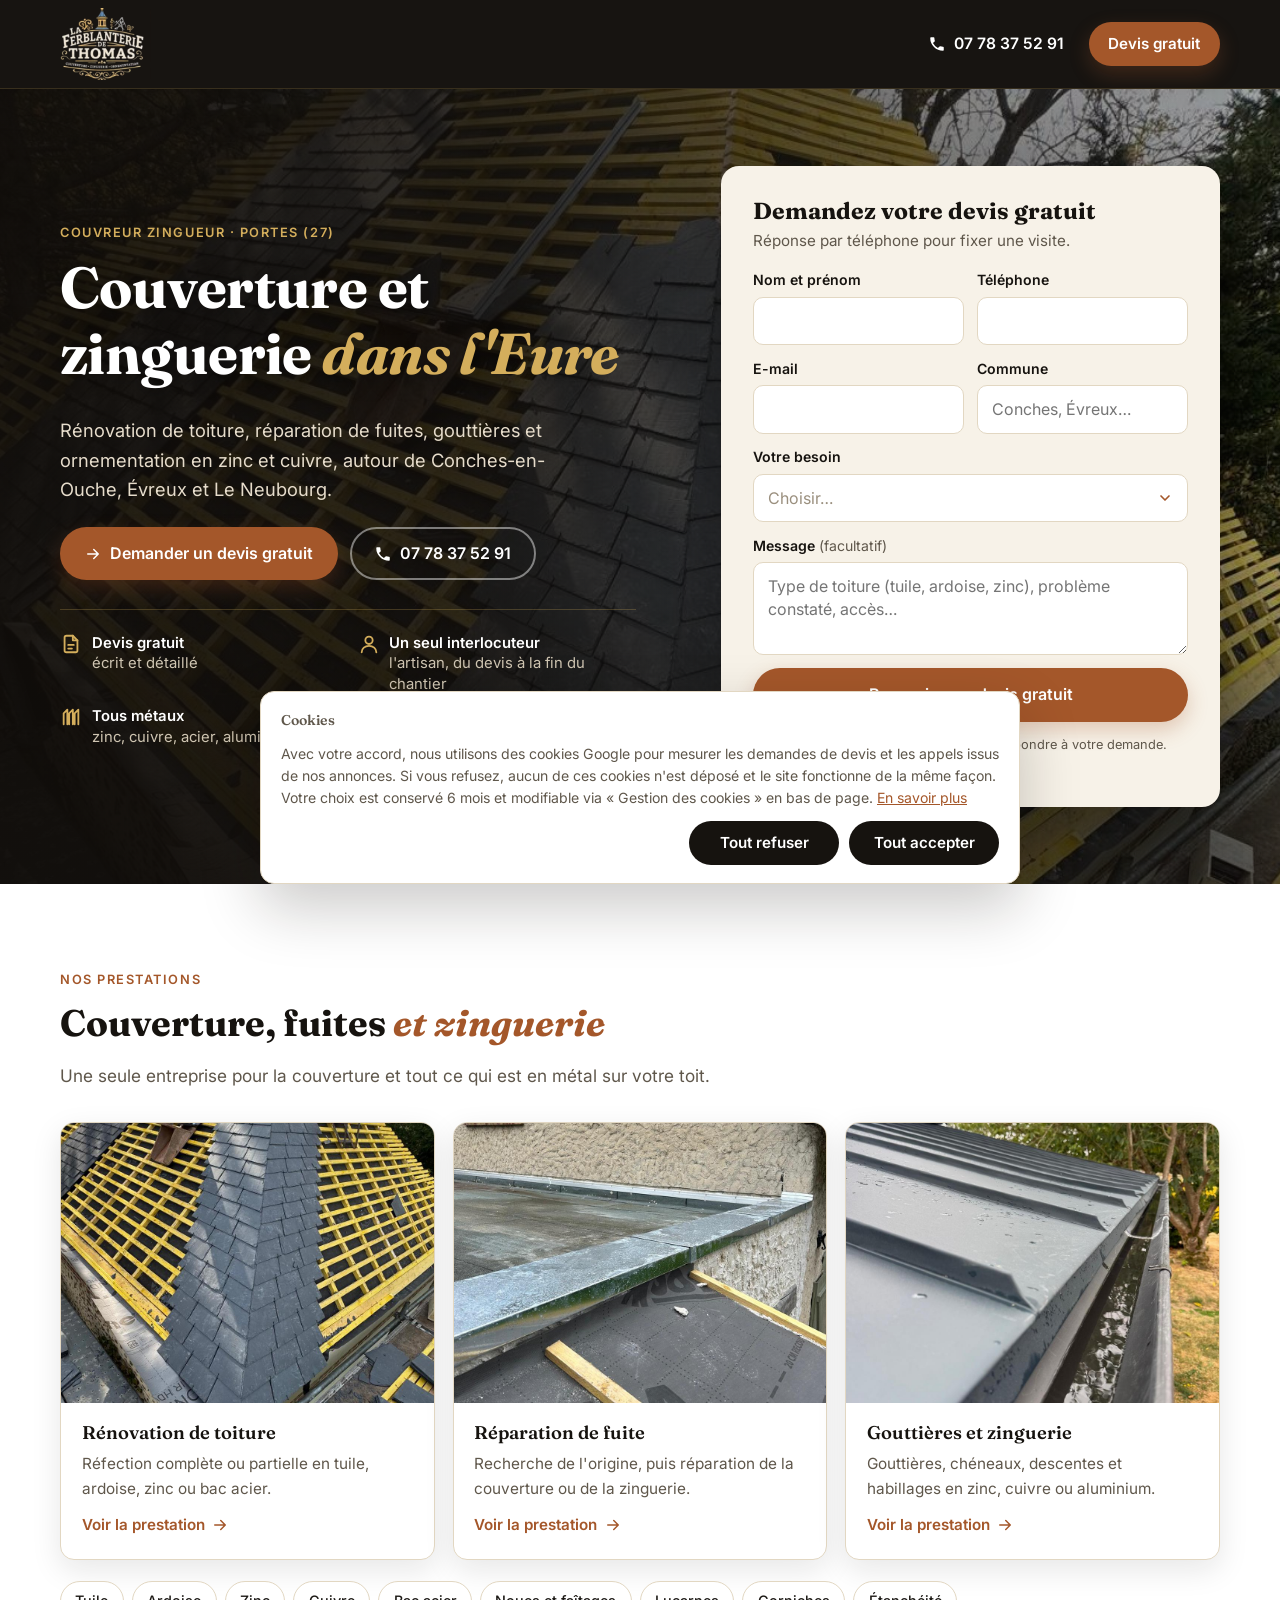
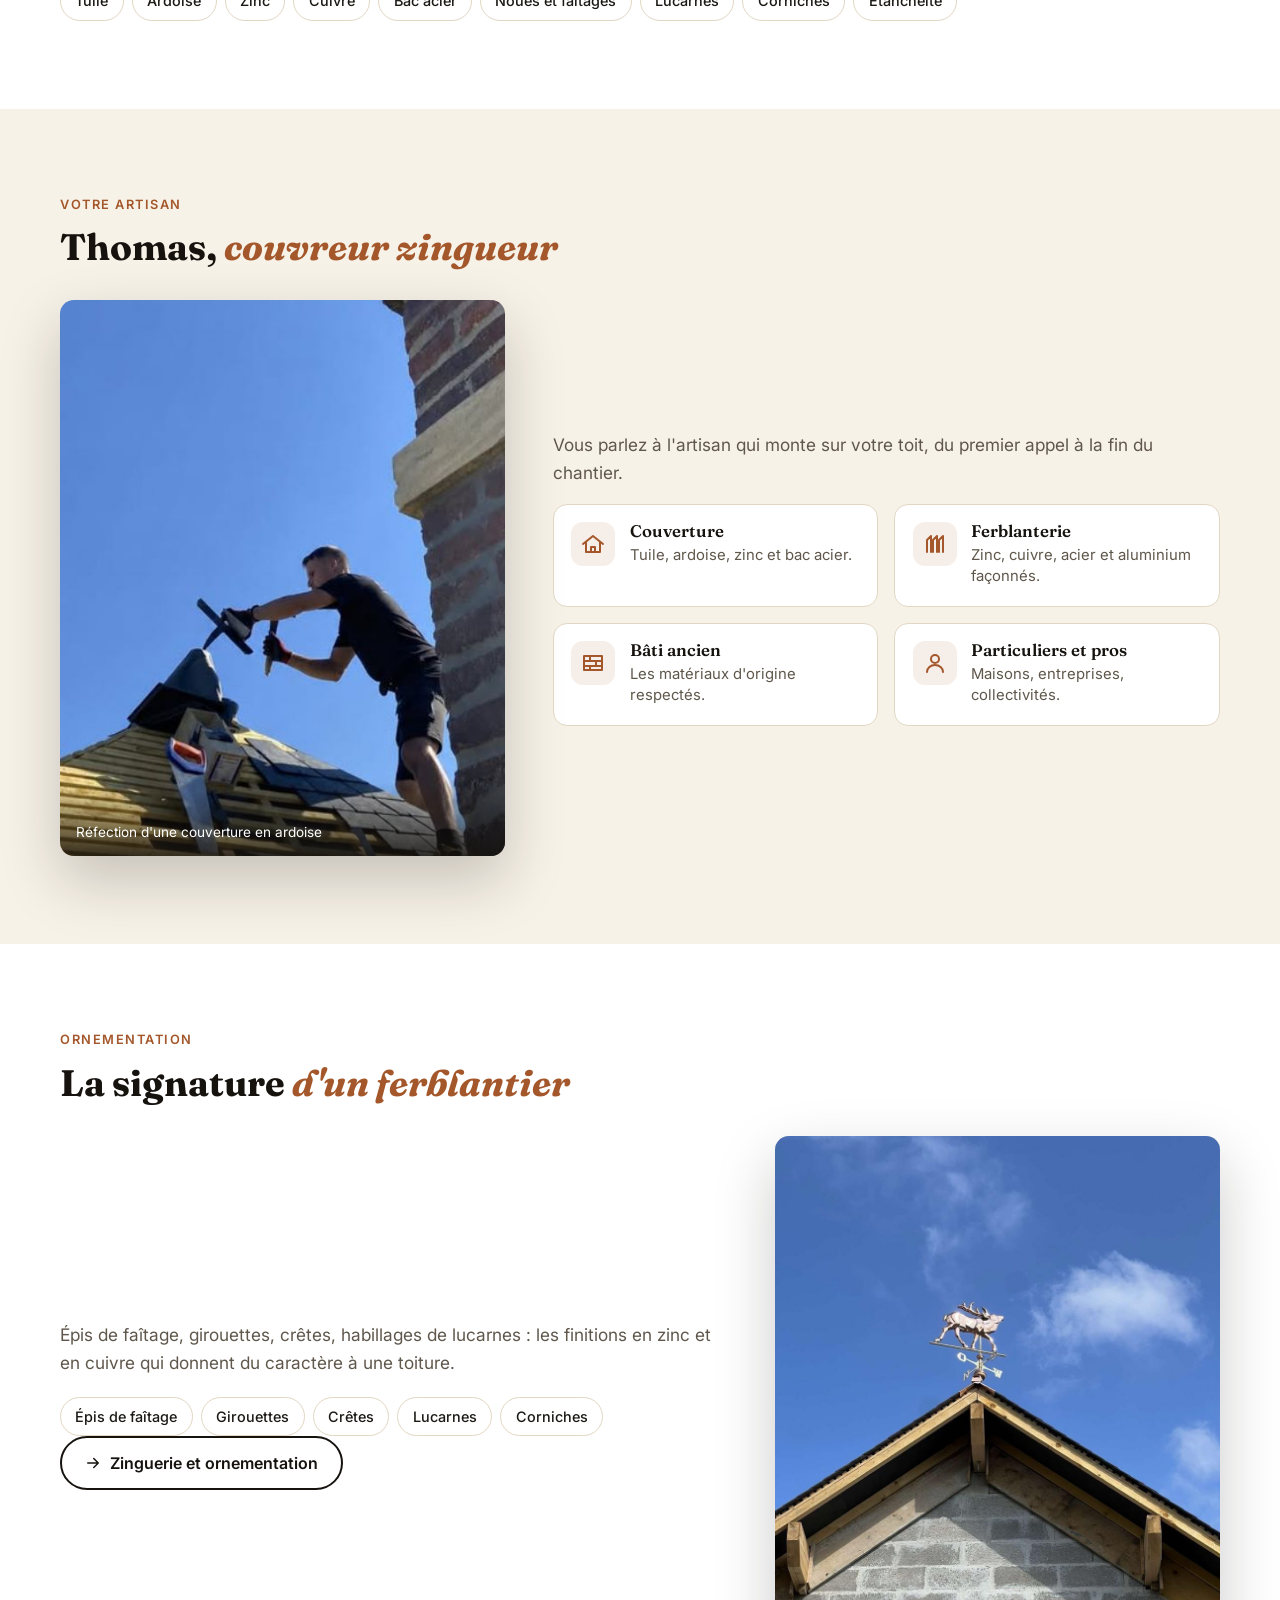
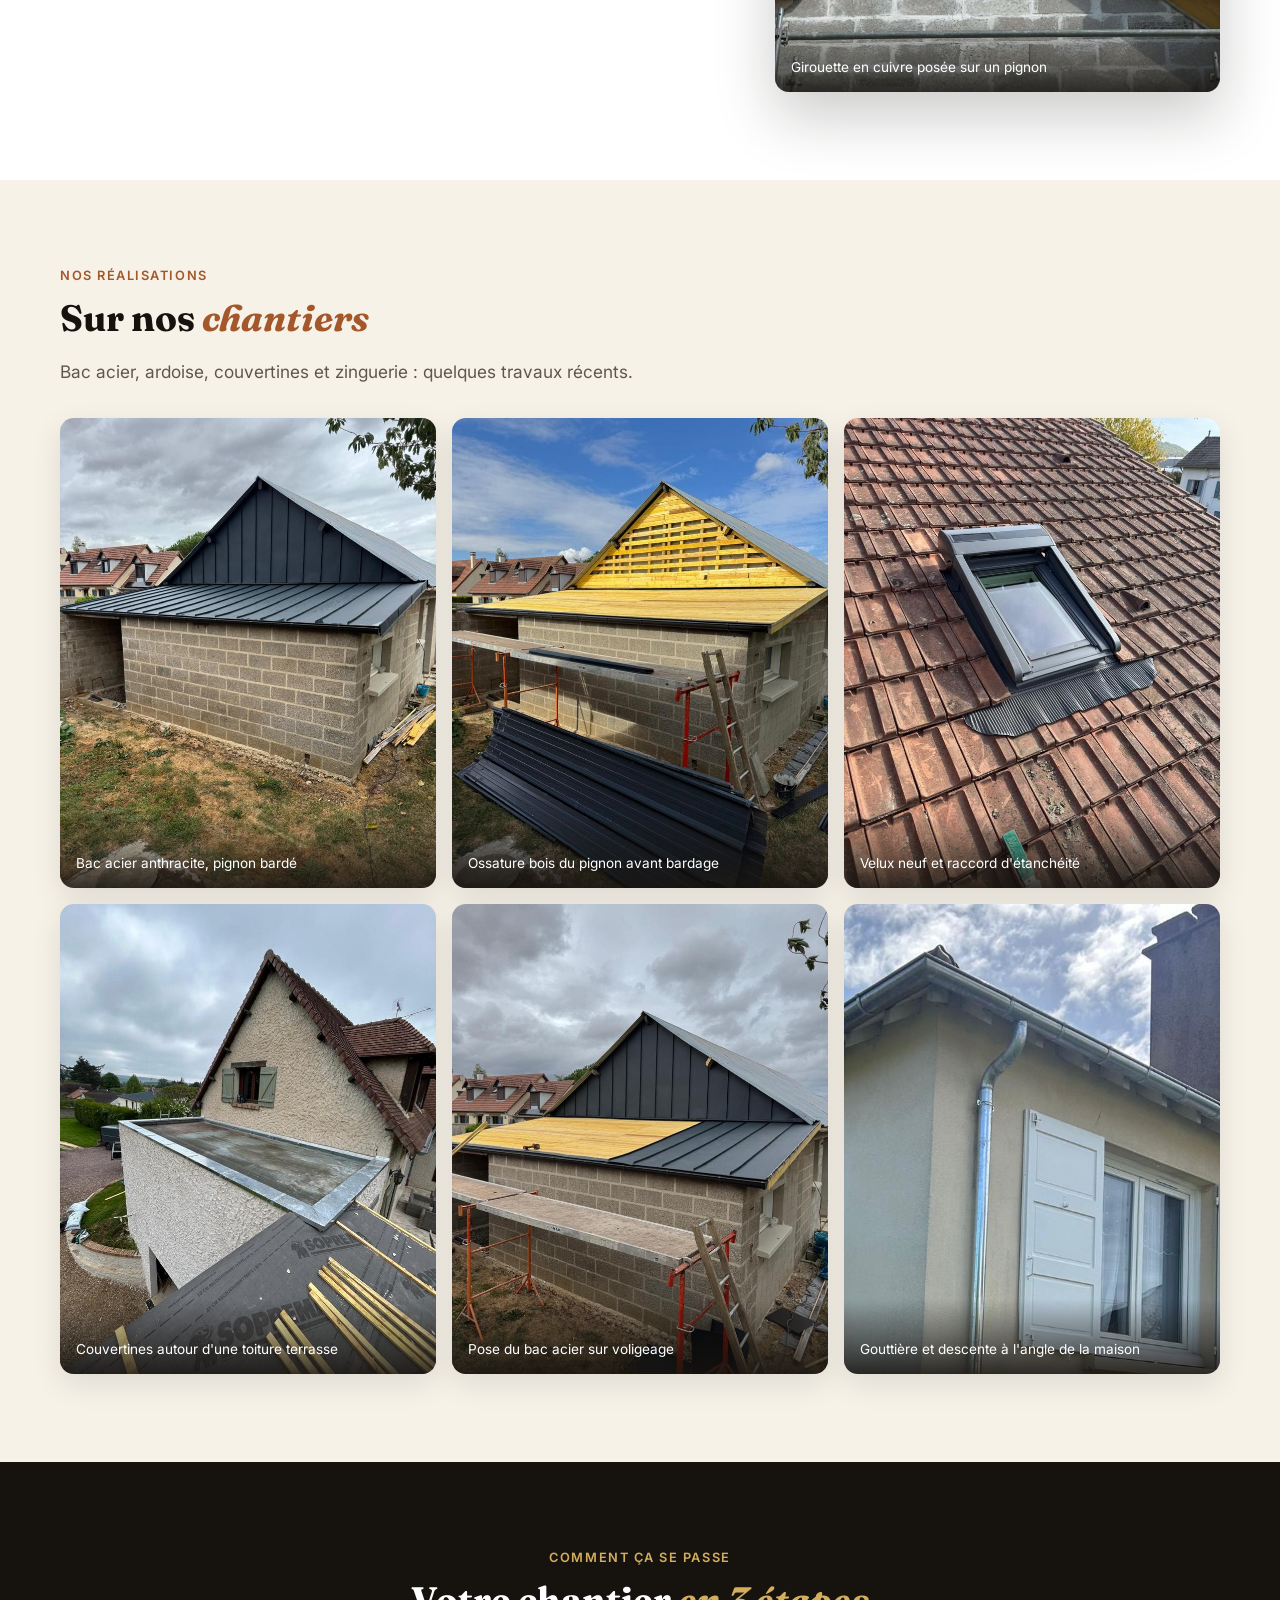
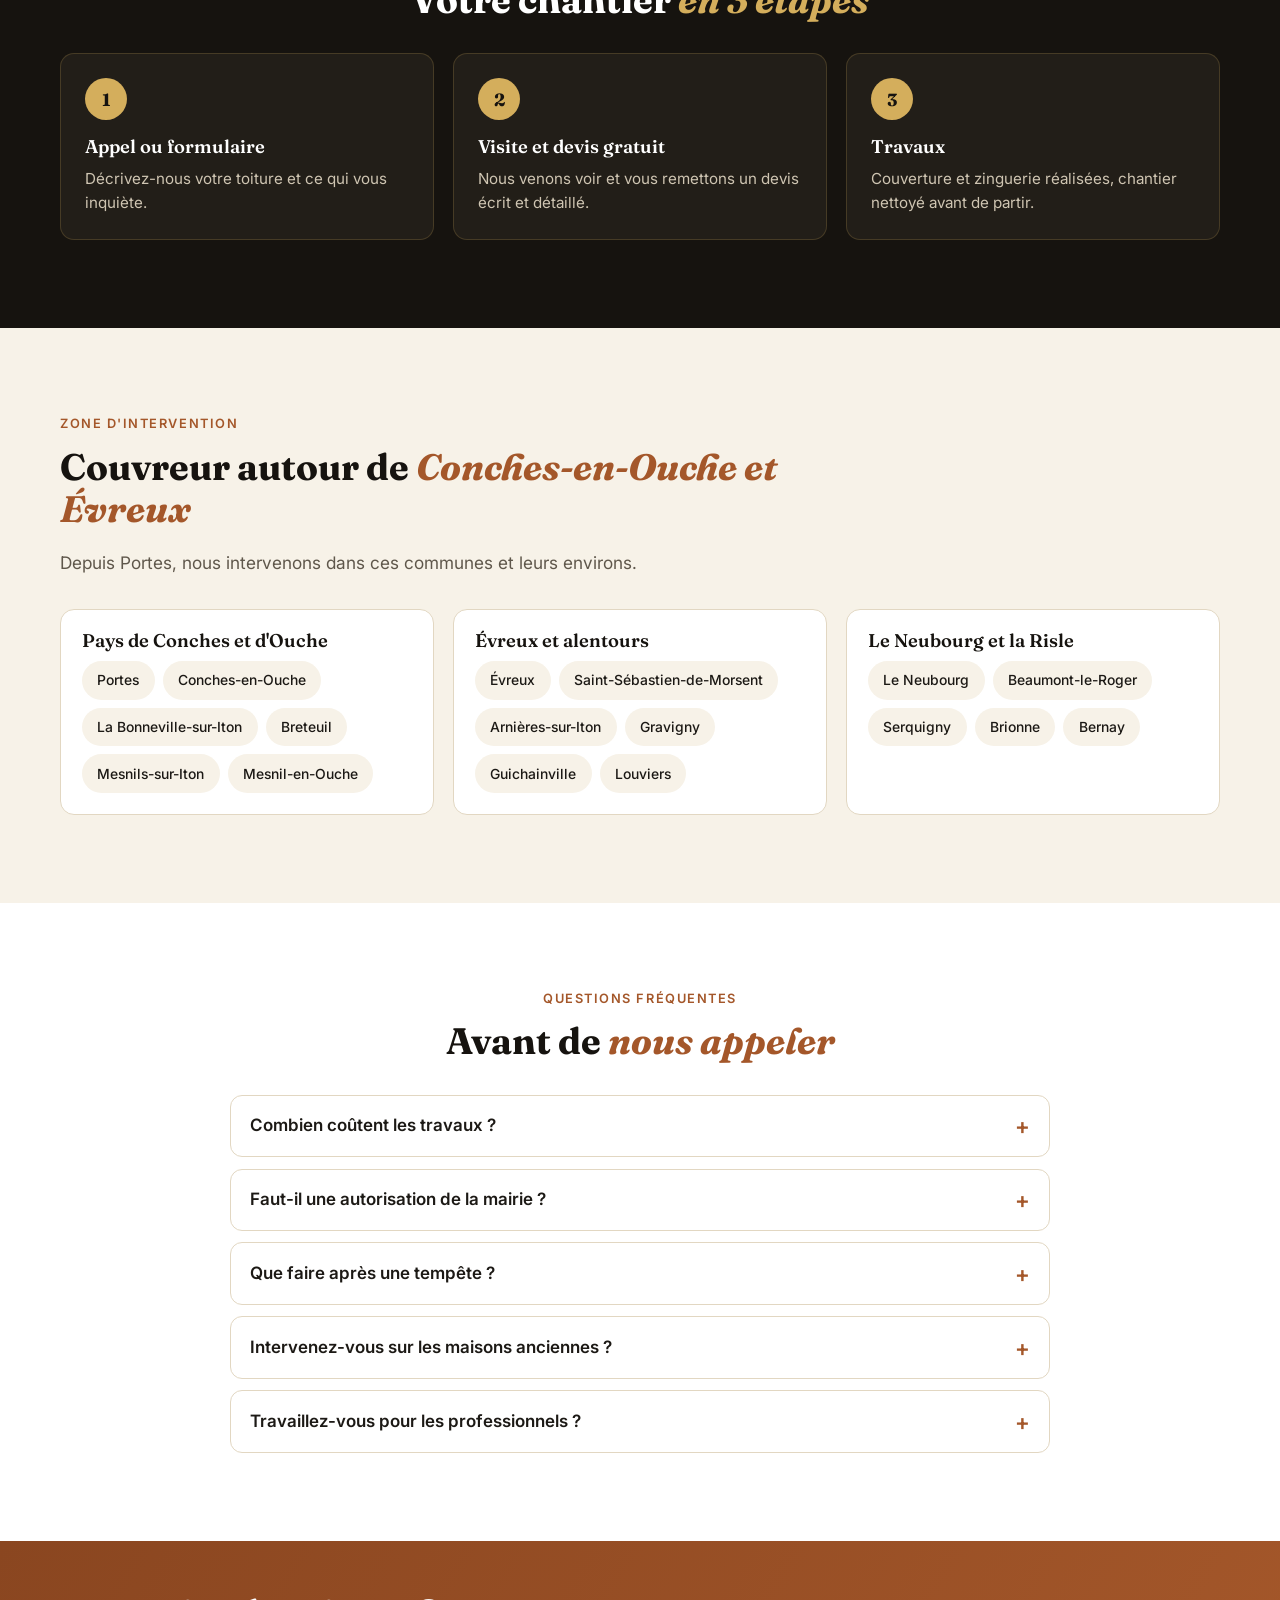
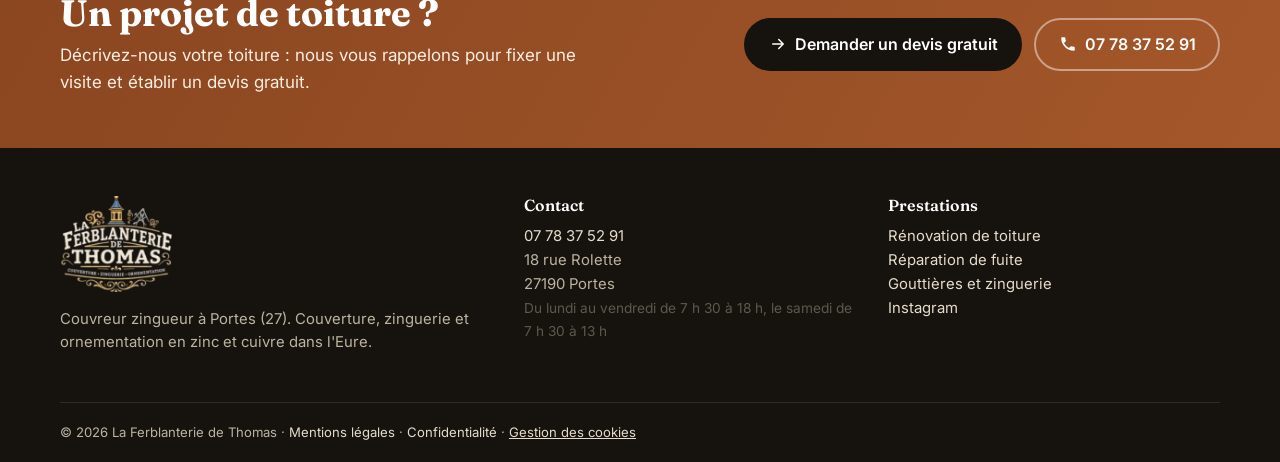
==== commit ab575431: "Photo voligeage/isolant remplacée (ossature du pignon sur l'accueil, Thomas sur la page rénovation) " ====
--- a/index.html
+++ b/index.html
@@ -66,7 +66,7 @@
 <section class="sec " id="prestations"><div class="wrap"><div class="sec-head"><p class="eyebrow">Nos prestations</p><h2>Couverture, fuites <em>et zinguerie</em></h2><p class="intro">Une seule entreprise pour la couverture et tout ce qui est en métal sur votre toit.</p></div><div class="cards cards-3"><a class="card card-link" href="renovation-toiture.html"><img src="img/card-renovation.jpg" width="960" height="720" alt="Rénovation de toiture : ardoises posées sur liteaux neufs le long d&#x27;un arêtier" loading="lazy" decoding="async"><div class="card-body"><h3>Rénovation de toiture</h3><p>Réfection complète ou partielle en tuile, ardoise, zinc ou bac acier.</p><span class="more">Voir la prestation <svg viewBox="0 0 24 24" width="24" height="24" aria-hidden="true" fill="none" stroke="currentColor" stroke-width="2" stroke-linecap="round" stroke-linejoin="round"><path d="M5 12h14M13 6l6 6-6 6"/></svg></span></div></a><a class="card card-link" href="reparation-fuite-toiture.html"><img src="img/card-fuite.jpg" width="1000" height="750" alt="Couvertine métallique et raccord étanche contre le mur d&#x27;une maison" loading="lazy" decoding="async"><div class="card-body"><h3>Réparation de fuite</h3><p>Recherche de l&#x27;origine, puis réparation de la couverture ou de la zinguerie.</p><span class="more">Voir la prestation <svg viewBox="0 0 24 24" width="24" height="24" aria-hidden="true" fill="none" stroke="currentColor" stroke-width="2" stroke-linecap="round" stroke-linejoin="round"><path d="M5 12h14M13 6l6 6-6 6"/></svg></span></div></a><a class="card card-link" href="gouttieres-zinguerie.html"><img src="img/card-gouttieres.jpg" width="1000" height="750" alt="Gouttière en bout de couverture en bac acier anthracite" loading="lazy" decoding="async"><div class="card-body"><h3>Gouttières et zinguerie</h3><p>Gouttières, chéneaux, descentes et habillages en zinc, cuivre ou aluminium.</p><span class="more">Voir la prestation <svg viewBox="0 0 24 24" width="24" height="24" aria-hidden="true" fill="none" stroke="currentColor" stroke-width="2" stroke-linecap="round" stroke-linejoin="round"><path d="M5 12h14M13 6l6 6-6 6"/></svg></span></div></a></div><ul class="chips"><li>Tuile</li><li>Ardoise</li><li>Zinc</li><li>Cuivre</li><li>Bac acier</li><li>Noues et faîtages</li><li>Lucarnes</li><li>Corniches</li><li>Étanchéité</li></ul></div></section>
 <section class="sec sec-alt" id="artisan"><div class="wrap"><div class="sec-head"><p class="eyebrow">Votre artisan</p><h2>Thomas, <em>couvreur zingueur</em></h2></div><div class="split"><figure class="photo"><img src="img/thomas-toiture-ardoise.jpg" width="505" height="828" alt="Thomas sur une toiture en ardoise en cours de réfection, contre une cheminée en brique" loading="lazy" decoding="async" style="object-position:50% 30%"><figcaption>Réfection d&#x27;une couverture en ardoise</figcaption></figure><div><p class="intro">Vous parlez à l'artisan qui monte sur votre toit, du premier appel à la fin du chantier.</p><div class="tiles"><div class="tile"><span class="tile-ico"><svg viewBox="0 0 24 24" width="24" height="24" aria-hidden="true" fill="none" stroke="currentColor" stroke-width="2" stroke-linecap="round" stroke-linejoin="round"><path d="M2 12 12 4l10 8"/><path d="M5 10v10h14V10"/><path d="M10 20v-5h4v5"/></svg></span><div><h3>Couverture</h3><p>Tuile, ardoise, zinc et bac acier.</p></div></div><div class="tile"><span class="tile-ico"><svg viewBox="0 0 24 24" width="24" height="24" aria-hidden="true" fill="none" stroke="currentColor" stroke-width="2" stroke-linecap="round" stroke-linejoin="round"><path d="M4 20V8l4-4v16M10 20V8l4-4v16M16 20V8l4-4v16"/></svg></span><div><h3>Ferblanterie</h3><p>Zinc, cuivre, acier et aluminium façonnés.</p></div></div><div class="tile"><span class="tile-ico"><svg viewBox="0 0 24 24" width="24" height="24" aria-hidden="true" fill="none" stroke="currentColor" stroke-width="2" stroke-linecap="round" stroke-linejoin="round"><path d="M3 5h18v14H3zM3 10h18M3 15h18M9 5v5M15 10v5M9 15v4"/></svg></span><div><h3>Bâti ancien</h3><p>Les matériaux d&#x27;origine respectés.</p></div></div><div class="tile"><span class="tile-ico"><svg viewBox="0 0 24 24" width="24" height="24" aria-hidden="true" fill="none" stroke="currentColor" stroke-width="2" stroke-linecap="round" stroke-linejoin="round"><circle cx="12" cy="8" r="4"/><path d="M4 21c0-4 3.6-7 8-7s8 3 8 7"/></svg></span><div><h3>Particuliers et pros</h3><p>Maisons, entreprises, collectivités.</p></div></div></div></div></div></div></section>
 <section class="sec " id="ornementation"><div class="wrap"><div class="sec-head"><p class="eyebrow">Ornementation</p><h2>La signature <em>d'un ferblantier</em></h2></div><div class="split split-rev"><figure class="photo"><img src="img/girouette-cerf-cuivre.jpg" width="900" height="1200" alt="Girouette en cuivre en forme de cerf au sommet d&#x27;un pignon" loading="lazy" decoding="async" style="object-position:50% 25%"><figcaption>Girouette en cuivre posée sur un pignon</figcaption></figure><div><p class="intro">Épis de faîtage, girouettes, crêtes, habillages de lucarnes : les finitions en zinc et en cuivre qui donnent du caractère à une toiture.</p><ul class="chips"><li>Épis de faîtage</li><li>Girouettes</li><li>Crêtes</li><li>Lucarnes</li><li>Corniches</li></ul><p><a href="gouttieres-zinguerie.html" class="btn btn-outline"><svg viewBox="0 0 24 24" width="24" height="24" aria-hidden="true" fill="none" stroke="currentColor" stroke-width="2" stroke-linecap="round" stroke-linejoin="round"><path d="M5 12h14M13 6l6 6-6 6"/></svg>Zinguerie et ornementation</a></p></div></div></div></section>
-<section class="sec sec-alt" id="realisations"><div class="wrap"><div class="sec-head"><p class="eyebrow">Nos réalisations</p><h2>Sur nos <em>chantiers</em></h2><p class="intro">Bac acier, ardoise, couvertines et zinguerie : quelques travaux récents.</p></div><div class="gallery"><figure class="photo g-item"><img src="img/bac-acier-apres-appentis-pignon.jpg" width="750" height="1000" alt="Annexe couverte de bac acier anthracite, pignon bardé du même bac acier" loading="lazy" decoding="async"><figcaption>Bac acier anthracite, pignon bardé</figcaption></figure><figure class="photo g-item"><img src="img/voligeage-isolant-reflechissant.jpg" width="750" height="1000" alt="Voligeage bois et isolant réfléchissant posés avant la couverture" loading="lazy" decoding="async"><figcaption>Voligeage et isolant réfléchissant avant couverture</figcaption></figure><figure class="photo g-item"><img src="img/fenetre-de-toit-apres.jpg" width="750" height="1000" alt="Fenêtre de toit neuve avec volet roulant solaire et raccord d&#x27;étanchéité sur tuiles" loading="lazy" decoding="async"><figcaption>Velux neuf et raccord d&#x27;étanchéité</figcaption></figure><figure class="photo g-item"><img src="img/couvertines-toiture-terrasse.jpg" width="750" height="1000" alt="Couvertines métalliques posées autour d&#x27;une toiture terrasse" loading="lazy" decoding="async"><figcaption>Couvertines autour d&#x27;une toiture terrasse</figcaption></figure><figure class="photo g-item"><img src="img/bac-acier-pose-en-cours.jpg" width="750" height="1000" alt="Pose de bac acier anthracite sur voligeage bois, échafaudage en place" loading="lazy" decoding="async"><figcaption>Pose du bac acier sur voligeage</figcaption></figure><figure class="photo g-item"><img src="img/gouttiere-descente-angle.jpg" width="560" height="700" alt="Gouttière et descente métalliques à l&#x27;angle d&#x27;une maison aux volets blancs" loading="lazy" decoding="async"><figcaption>Gouttière et descente à l&#x27;angle de la maison</figcaption></figure></div></div></section>
+<section class="sec sec-alt" id="realisations"><div class="wrap"><div class="sec-head"><p class="eyebrow">Nos réalisations</p><h2>Sur nos <em>chantiers</em></h2><p class="intro">Bac acier, ardoise, couvertines et zinguerie : quelques travaux récents.</p></div><div class="gallery"><figure class="photo g-item"><img src="img/bac-acier-apres-appentis-pignon.jpg" width="750" height="1000" alt="Annexe couverte de bac acier anthracite, pignon bardé du même bac acier" loading="lazy" decoding="async"><figcaption>Bac acier anthracite, pignon bardé</figcaption></figure><figure class="photo g-item"><img src="img/bac-acier-ossature-pignon.jpg" width="750" height="1000" alt="Ossature bois du pignon et voligeage prêts à recevoir le bac acier" loading="lazy" decoding="async"><figcaption>Ossature bois du pignon avant bardage</figcaption></figure><figure class="photo g-item"><img src="img/fenetre-de-toit-apres.jpg" width="750" height="1000" alt="Fenêtre de toit neuve avec volet roulant solaire et raccord d&#x27;étanchéité sur tuiles" loading="lazy" decoding="async"><figcaption>Velux neuf et raccord d&#x27;étanchéité</figcaption></figure><figure class="photo g-item"><img src="img/couvertines-toiture-terrasse.jpg" width="750" height="1000" alt="Couvertines métalliques posées autour d&#x27;une toiture terrasse" loading="lazy" decoding="async"><figcaption>Couvertines autour d&#x27;une toiture terrasse</figcaption></figure><figure class="photo g-item"><img src="img/bac-acier-pose-en-cours.jpg" width="750" height="1000" alt="Pose de bac acier anthracite sur voligeage bois, échafaudage en place" loading="lazy" decoding="async"><figcaption>Pose du bac acier sur voligeage</figcaption></figure><figure class="photo g-item"><img src="img/gouttiere-descente-angle.jpg" width="560" height="700" alt="Gouttière et descente métalliques à l&#x27;angle d&#x27;une maison aux volets blancs" loading="lazy" decoding="async"><figcaption>Gouttière et descente à l&#x27;angle de la maison</figcaption></figure></div></div></section>
 <section class="sec sec-dark" id="methode"><div class="wrap"><div class="sec-head center"><p class="eyebrow">Comment ça se passe</p><h2>Votre chantier <em>en 3 étapes</em></h2></div><ol class="steps"><li><span class="step-n">1</span><h3>Appel ou formulaire</h3><p>Décrivez-nous votre toiture et ce qui vous inquiète.</p></li><li><span class="step-n">2</span><h3>Visite et devis gratuit</h3><p>Nous venons voir et vous remettons un devis écrit et détaillé.</p></li><li><span class="step-n">3</span><h3>Travaux</h3><p>Couverture et zinguerie réalisées, chantier nettoyé avant de partir.</p></li></ol></div></section>
 <section class="sec sec-alt" id="zone"><div class="wrap"><div class="sec-head"><p class="eyebrow">Zone d'intervention</p><h2>Couvreur autour de <em>Conches-en-Ouche et Évreux</em></h2><p class="intro">Depuis Portes, nous intervenons dans ces communes et leurs environs.</p></div><div class="zones"><div class="zone"><h3>Pays de Conches et d&#x27;Ouche</h3><ul class="chips"><li>Portes</li><li>Conches-en-Ouche</li><li>La Bonneville-sur-Iton</li><li>Breteuil</li><li>Mesnils-sur-Iton</li><li>Mesnil-en-Ouche</li></ul></div><div class="zone"><h3>Évreux et alentours</h3><ul class="chips"><li>Évreux</li><li>Saint-Sébastien-de-Morsent</li><li>Arnières-sur-Iton</li><li>Gravigny</li><li>Guichainville</li><li>Louviers</li></ul></div><div class="zone"><h3>Le Neubourg et la Risle</h3><ul class="chips"><li>Le Neubourg</li><li>Beaumont-le-Roger</li><li>Serquigny</li><li>Brionne</li><li>Bernay</li></ul></div></div></div></section>
 <section class="sec " id="faq"><div class="wrap"><div class="sec-head center"><p class="eyebrow">Questions fréquentes</p><h2>Avant de <em>nous appeler</em></h2></div><div class="faq"><details><summary>Combien coûtent les travaux ?</summary><p>Le prix dépend de la surface, du matériau, de l&#x27;accès et de l&#x27;état de la toiture. Nous venons voir et vous remettons un devis gratuit, écrit et détaillé.</p></details><details><summary>Faut-il une autorisation de la mairie ?</summary><p>Une réfection à l&#x27;identique n&#x27;en demande généralement pas. Un changement de matériau ou de couleur passe par une déclaration préalable, et les abords de monuments historiques par l&#x27;avis de l&#x27;architecte des Bâtiments de France.</p></details><details><summary>Que faire après une tempête ?</summary><p>Ne montez pas sur votre toit. Appelez-nous : nous vérifions la couverture, les faîtages et la zinguerie, puis nous remplaçons ce qui a été arraché ou déplacé.</p></details><details><summary>Intervenez-vous sur les maisons anciennes ?</summary><p>Oui. Ardoise, tuile plate, zinc et cuivre : nous travaillons sur le bâti ancien comme sur les maisons récentes, en respectant les matériaux d&#x27;origine.</p></details><details><summary>Travaillez-vous pour les professionnels ?</summary><p>Oui. Nous intervenons pour les particuliers comme pour les entreprises, les syndics et les collectivités.</p></details></div></div></section>
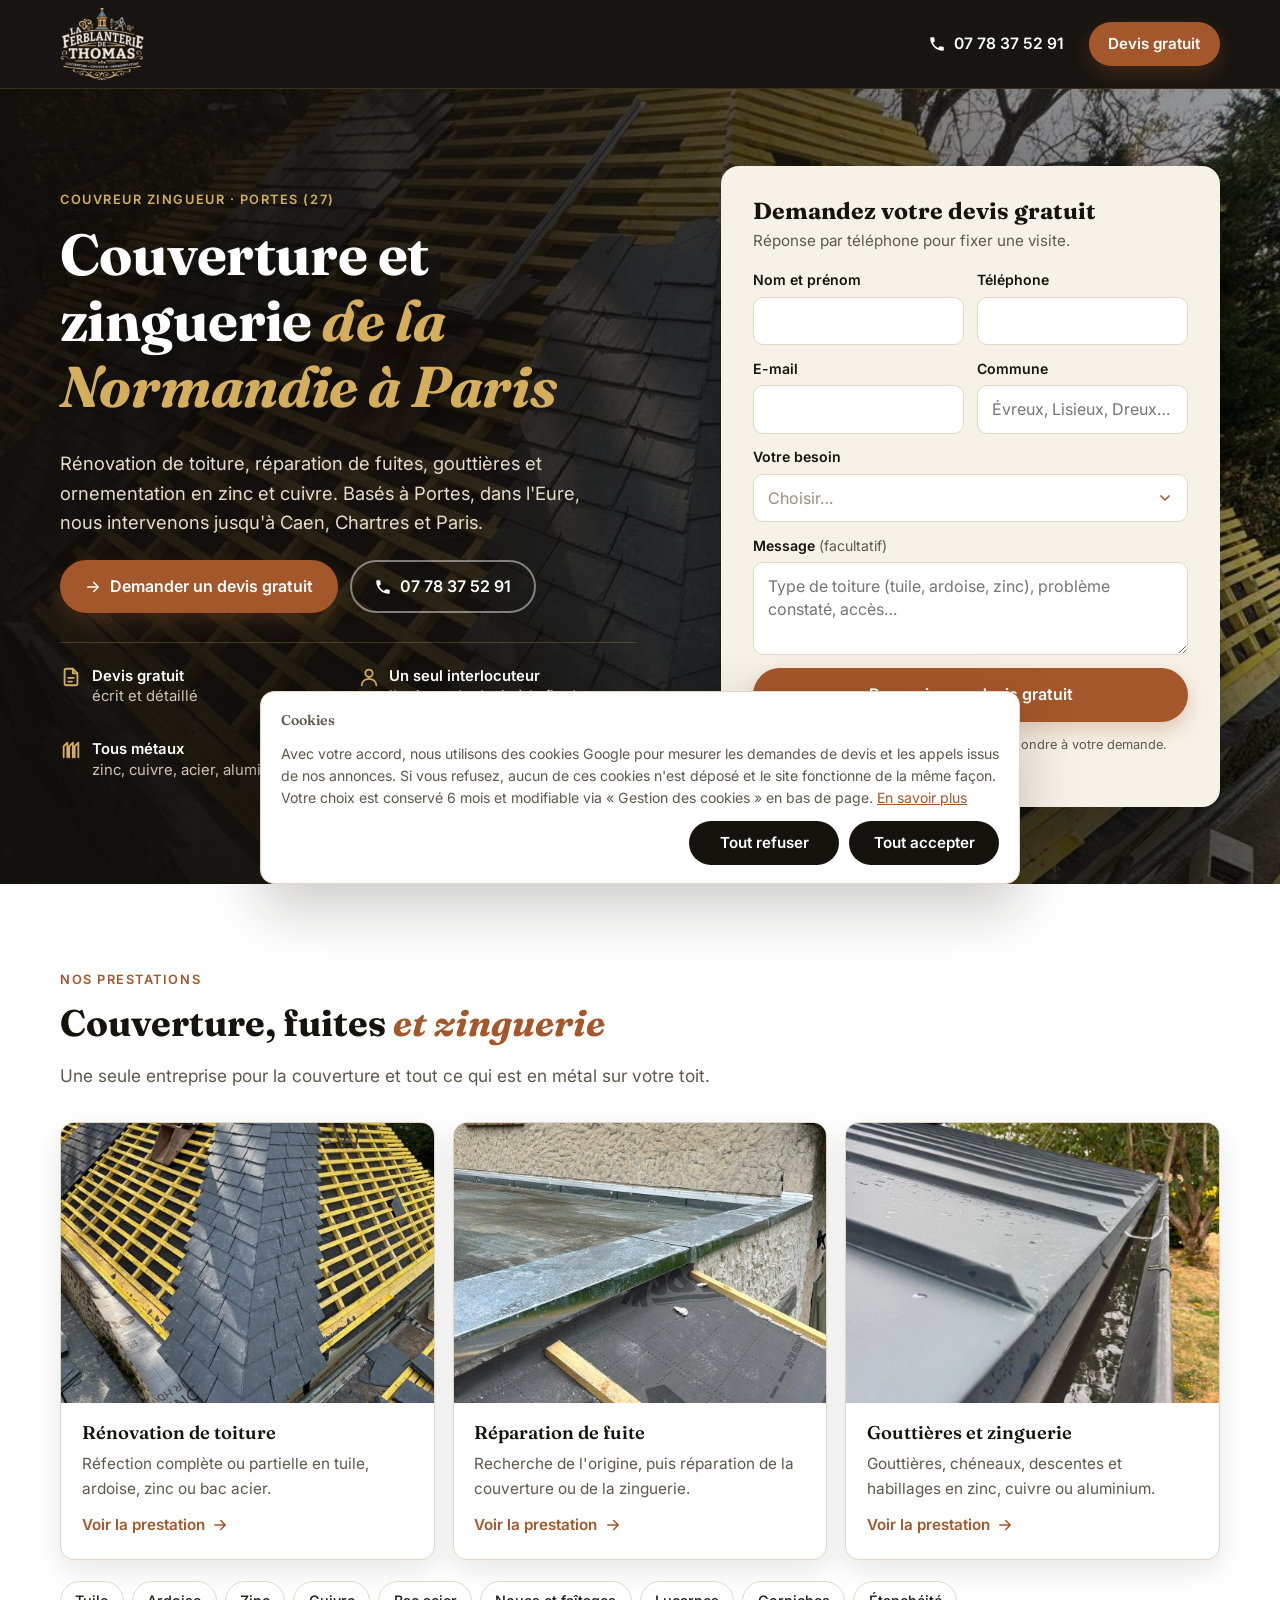
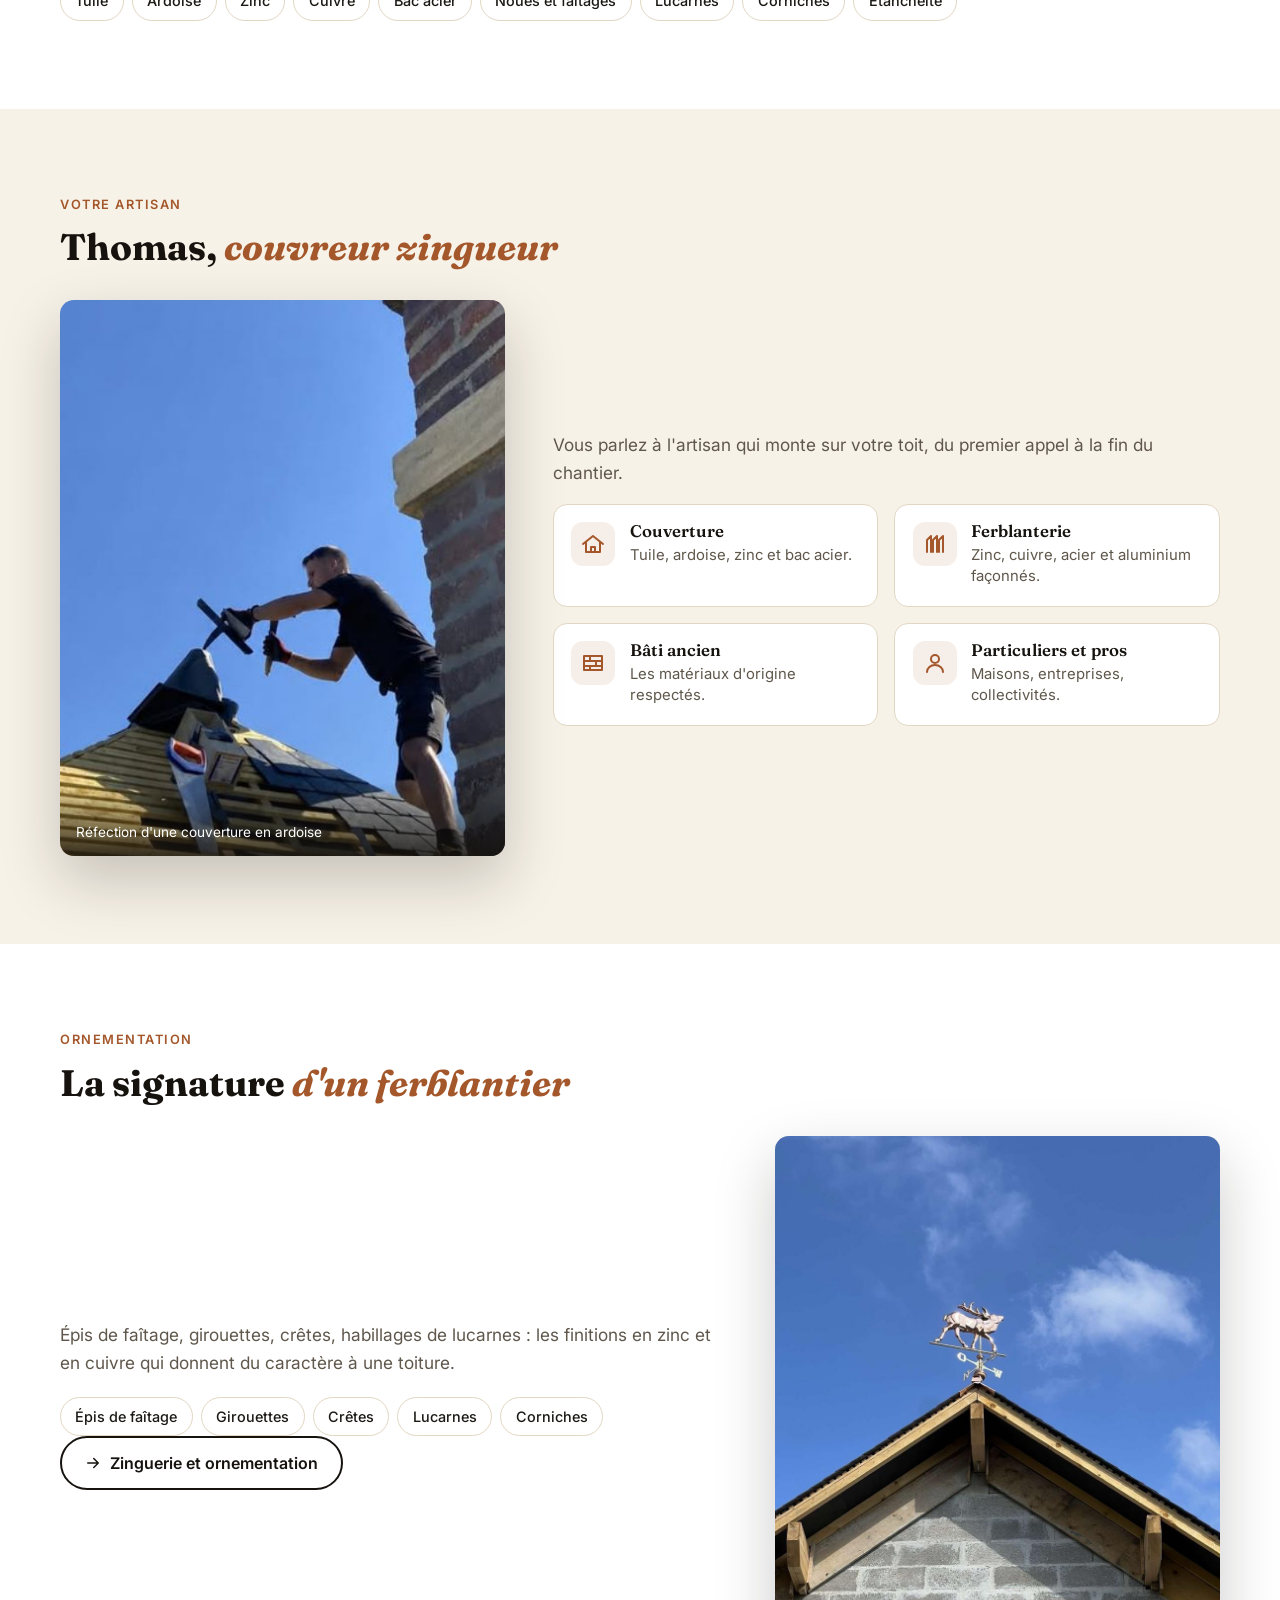
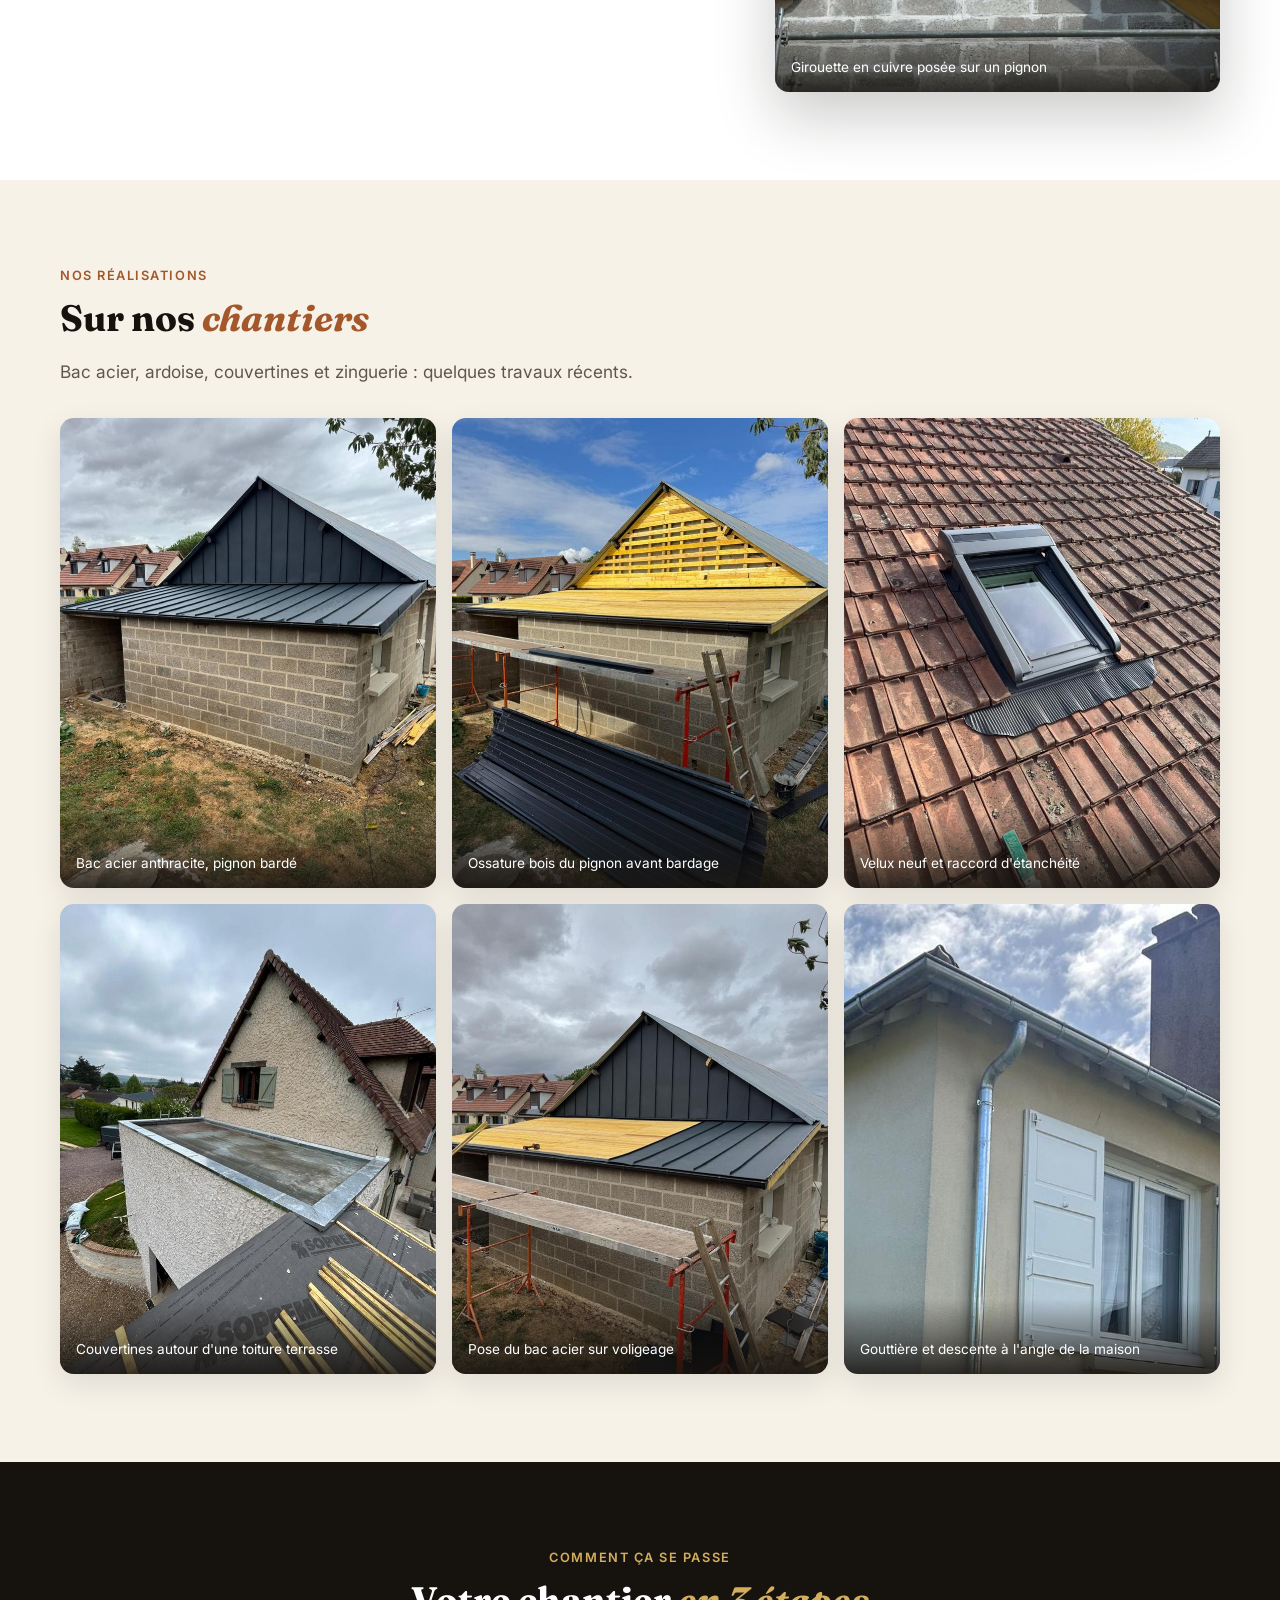
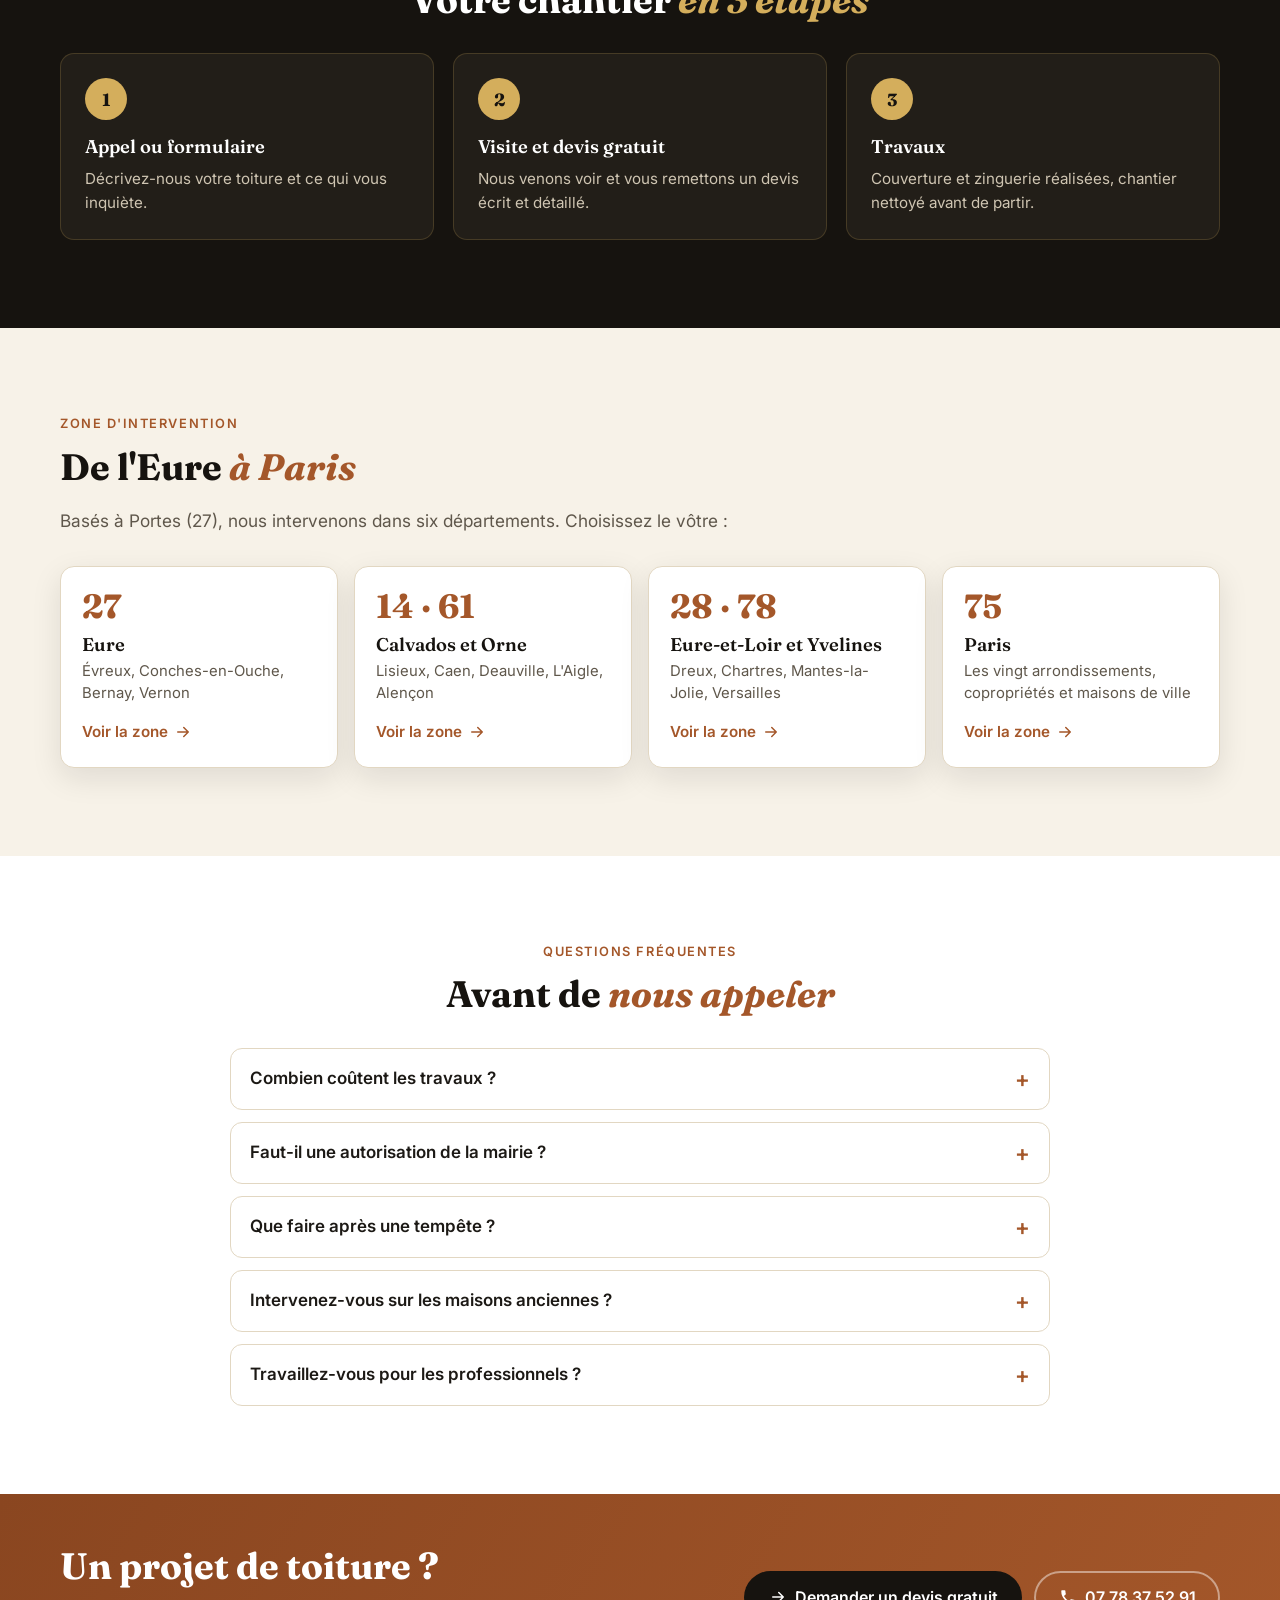
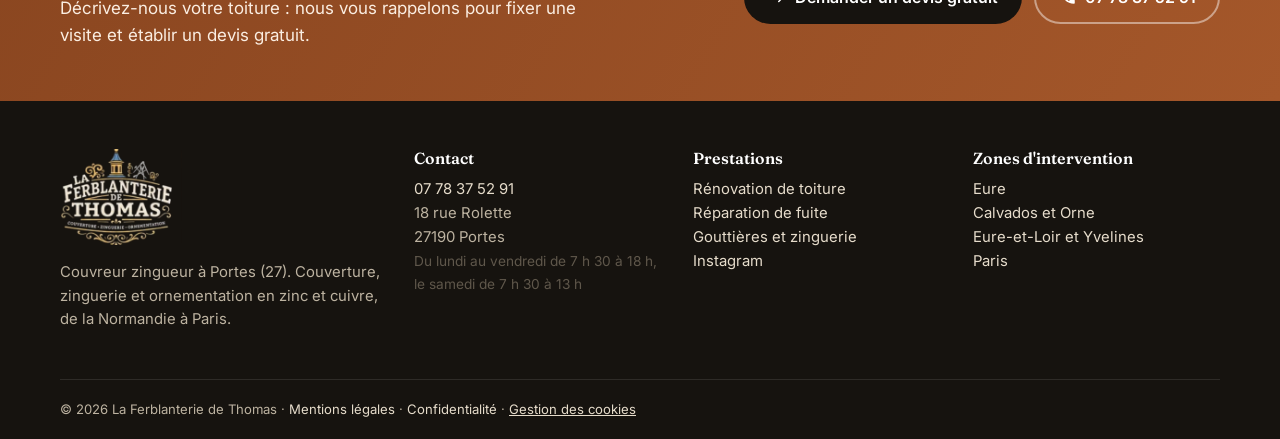
==== commit 8d0447d4: "Pages zones : Eure, Calvados et Orne, Eure-et-Loir et Yvelines, Paris Une page par zone pour les cam" ====
--- a/index.html
+++ b/index.html
@@ -6,15 +6,15 @@
 <script>window.dataLayer=window.dataLayer||[];function gtag(){dataLayer.push(arguments);}(function(){var c=null;try{c=JSON.parse(localStorage.getItem('fdt_consent')||'null')}catch(e){}if(c&&(!c.ts||Date.now()-c.ts>182*864e5))c=null;var g=c&&c.v==='granted'?'granted':'denied';gtag('consent','default',{ad_storage:g,ad_user_data:g,ad_personalization:g,analytics_storage:g,functionality_storage:'granted',security_storage:'granted',wait_for_update:500});})();</script>
 <!-- Google Tag Manager -->
 <!-- <script>(function(w,d,s,l,i){w[l]=w[l]||[];w[l].push({'gtm.start':new Date().getTime(),event:'gtm.js'});var f=d.getElementsByTagName(s)[0],j=d.createElement(s),dl=l!='dataLayer'?'&l='+l:'';j.async=true;j.src='https://www.googletagmanager.com/gtm.js?id='+i+dl;f.parentNode.insertBefore(j,f);})(window,document,'script','dataLayer','GTM-XXXXXXX');</script> -->
-<title>Couvreur zingueur dans l&#x27;Eure (27) | La Ferblanterie de Thomas</title>
-<meta name="description" content="Couvreur zingueur à Portes, près de Conches-en-Ouche et d&#x27;Évreux : rénovation de toiture, réparation de fuites, gouttières et ornementation. Devis gratuit.">
+<title>Couvreur zingueur de la Normandie à Paris | La Ferblanterie de Thomas</title>
+<meta name="description" content="Couvreur zingueur basé à Portes (27) : rénovation de toiture, fuites, gouttières et ornementation dans l&#x27;Eure, le Calvados, l&#x27;Orne, l&#x27;Eure-et-Loir, les Yvelines et à Paris. Devis gratuit.">
 <meta name="robots" content="index, follow, max-image-preview:large">
 <link rel="canonical" href="https://laferblanteriedethomas.com/">
 <meta property="og:type" content="website">
 <meta property="og:locale" content="fr_FR">
 <meta property="og:site_name" content="La Ferblanterie de Thomas">
-<meta property="og:title" content="Couvreur zingueur dans l&#x27;Eure (27) | La Ferblanterie de Thomas">
-<meta property="og:description" content="Couvreur zingueur à Portes, près de Conches-en-Ouche et d&#x27;Évreux : rénovation de toiture, réparation de fuites, gouttières et ornementation. Devis gratuit.">
+<meta property="og:title" content="Couvreur zingueur de la Normandie à Paris | La Ferblanterie de Thomas">
+<meta property="og:description" content="Couvreur zingueur basé à Portes (27) : rénovation de toiture, fuites, gouttières et ornementation dans l&#x27;Eure, le Calvados, l&#x27;Orne, l&#x27;Eure-et-Loir, les Yvelines et à Paris. Devis gratuit.">
 <meta property="og:image" content="https://laferblanteriedethomas.com/img/thomas-toiture-ardoise.jpg">
 <meta property="og:url" content="https://laferblanteriedethomas.com/">
 <meta name="theme-color" content="#16130f">
@@ -22,8 +22,8 @@
 <link rel="preconnect" href="https://fonts.googleapis.com">
 <link rel="preconnect" href="https://fonts.gstatic.com" crossorigin>
 <link href="https://fonts.googleapis.com/css2?family=Fraunces:opsz,wght@9..144,600;9..144,700&family=Inter:wght@400;500;600;700&display=swap" rel="stylesheet">
-<link rel="stylesheet" href="style.css?v=1793994551">
-<script type="application/ld+json">{"@context": "https://schema.org", "@type": "RoofingContractor", "@id": "https://laferblanteriedethomas.com/#entreprise", "name": "La Ferblanterie de Thomas", "url": "https://laferblanteriedethomas.com/", "telephone": "+33778375291", "image": "https://laferblanteriedethomas.com/img/thomas-toiture-ardoise.jpg", "logo": "https://laferblanteriedethomas.com/img/logo.png", "founder": "Thomas Ferreira Rolo", "address": {"@type": "PostalAddress", "streetAddress": "18 rue Rolette", "postalCode": "27190", "addressLocality": "Portes", "addressRegion": "Normandie", "addressCountry": "FR"}, "geo": {"@type": "GeoCoordinates", "latitude": 49.0316, "longitude": 0.9472}, "areaServed": [{"@type": "AdministrativeArea", "name": "Eure"}, {"@type": "City", "name": "Portes"}, {"@type": "City", "name": "Conches-en-Ouche"}, {"@type": "City", "name": "La Bonneville-sur-Iton"}, {"@type": "City", "name": "Breteuil"}, {"@type": "City", "name": "Mesnils-sur-Iton"}, {"@type": "City", "name": "Mesnil-en-Ouche"}, {"@type": "City", "name": "Évreux"}, {"@type": "City", "name": "Saint-Sébastien-de-Morsent"}, {"@type": "City", "name": "Arnières-sur-Iton"}, {"@type": "City", "name": "Gravigny"}, {"@type": "City", "name": "Guichainville"}, {"@type": "City", "name": "Louviers"}, {"@type": "City", "name": "Le Neubourg"}, {"@type": "City", "name": "Beaumont-le-Roger"}, {"@type": "City", "name": "Serquigny"}, {"@type": "City", "name": "Brionne"}, {"@type": "City", "name": "Bernay"}], "openingHoursSpecification": [{"@type": "OpeningHoursSpecification", "dayOfWeek": ["Monday", "Tuesday", "Wednesday", "Thursday", "Friday"], "opens": "07:30", "closes": "18:00"}, {"@type": "OpeningHoursSpecification", "dayOfWeek": "Saturday", "opens": "07:30", "closes": "13:00"}], "sameAs": ["https://www.instagram.com/laferblanteriedethomas/"], "taxID": "10846826500013"}</script>
+<link rel="stylesheet" href="style.css?v=1794335660">
+<script type="application/ld+json">{"@context": "https://schema.org", "@type": "RoofingContractor", "@id": "https://laferblanteriedethomas.com/#entreprise", "name": "La Ferblanterie de Thomas", "url": "https://laferblanteriedethomas.com/", "telephone": "+33778375291", "image": "https://laferblanteriedethomas.com/img/thomas-toiture-ardoise.jpg", "logo": "https://laferblanteriedethomas.com/img/logo.png", "founder": "Thomas Ferreira Rolo", "address": {"@type": "PostalAddress", "streetAddress": "18 rue Rolette", "postalCode": "27190", "addressLocality": "Portes", "addressRegion": "Normandie", "addressCountry": "FR"}, "geo": {"@type": "GeoCoordinates", "latitude": 49.0316, "longitude": 0.9472}, "areaServed": [{"@type": "AdministrativeArea", "name": "Eure"}, {"@type": "AdministrativeArea", "name": "Calvados"}, {"@type": "AdministrativeArea", "name": "Orne"}, {"@type": "AdministrativeArea", "name": "Eure-et-Loir"}, {"@type": "AdministrativeArea", "name": "Yvelines"}, {"@type": "AdministrativeArea", "name": "Paris"}], "openingHoursSpecification": [{"@type": "OpeningHoursSpecification", "dayOfWeek": ["Monday", "Tuesday", "Wednesday", "Thursday", "Friday"], "opens": "07:30", "closes": "18:00"}, {"@type": "OpeningHoursSpecification", "dayOfWeek": "Saturday", "opens": "07:30", "closes": "13:00"}], "sameAs": ["https://www.instagram.com/laferblanteriedethomas/"], "taxID": "10846826500013"}</script>
 <script type="application/ld+json">{"@context": "https://schema.org", "@type": "FAQPage", "mainEntity": [{"@type": "Question", "name": "Combien coûtent les travaux ?", "acceptedAnswer": {"@type": "Answer", "text": "Le prix dépend de la surface, du matériau, de l'accès et de l'état de la toiture. Nous venons voir et vous remettons un devis gratuit, écrit et détaillé."}}, {"@type": "Question", "name": "Faut-il une autorisation de la mairie ?", "acceptedAnswer": {"@type": "Answer", "text": "Une réfection à l'identique n'en demande généralement pas. Un changement de matériau ou de couleur passe par une déclaration préalable, et les abords de monuments historiques par l'avis de l'architecte des Bâtiments de France."}}, {"@type": "Question", "name": "Que faire après une tempête ?", "acceptedAnswer": {"@type": "Answer", "text": "Ne montez pas sur votre toit. Appelez-nous : nous vérifions la couverture, les faîtages et la zinguerie, puis nous remplaçons ce qui a été arraché ou déplacé."}}, {"@type": "Question", "name": "Intervenez-vous sur les maisons anciennes ?", "acceptedAnswer": {"@type": "Answer", "text": "Oui. Ardoise, tuile plate, zinc et cuivre : nous travaillons sur le bâti ancien comme sur les maisons récentes, en respectant les matériaux d'origine."}}, {"@type": "Question", "name": "Travaillez-vous pour les professionnels ?", "acceptedAnswer": {"@type": "Answer", "text": "Oui. Nous intervenons pour les particuliers comme pour les entreprises, les syndics et les collectivités."}}]}</script>
 </head>
 <body>
@@ -42,8 +42,8 @@
   <div class="wrap hero-in">
     <div class="hero-txt">
       <p class="eyebrow">Couvreur zingueur · Portes (27)</p>
-      <h1>Couverture et zinguerie <em>dans l'Eure</em></h1>
-      <p class="lead">Rénovation de toiture, réparation de fuites, gouttières et ornementation en zinc et cuivre, autour de Conches-en-Ouche, Évreux et Le Neubourg.</p>
+      <h1>Couverture et zinguerie <em>de la Normandie à Paris</em></h1>
+      <p class="lead">Rénovation de toiture, réparation de fuites, gouttières et ornementation en zinc et cuivre. Basés à Portes, dans l&#x27;Eure, nous intervenons jusqu&#x27;à Caen, Chartres et Paris.</p>
       <div class="cta"><a href="#devis" class="btn btn-main"><svg viewBox="0 0 24 24" width="24" height="24" aria-hidden="true" fill="none" stroke="currentColor" stroke-width="2" stroke-linecap="round" stroke-linejoin="round"><path d="M5 12h14M13 6l6 6-6 6"/></svg>Demander un devis gratuit</a><a href="tel:+33778375291" class="btn btn-ghost"><svg viewBox="0 0 24 24" width="18" height="18" aria-hidden="true"><path fill="currentColor" d="M6.6 10.8a15.1 15.1 0 0 0 6.6 6.6l2.2-2.2a1 1 0 0 1 1-.25 11.4 11.4 0 0 0 3.6.57 1 1 0 0 1 1 1V20a1 1 0 0 1-1 1A17 17 0 0 1 3 4a1 1 0 0 1 1-1h3.5a1 1 0 0 1 1 1c0 1.25.2 2.45.57 3.57a1 1 0 0 1-.25 1z"/></svg><span>07 78 37 52 91</span></a></div>
       <ul class="reas"><li><svg viewBox="0 0 24 24" width="24" height="24" aria-hidden="true" fill="none" stroke="currentColor" stroke-width="2" stroke-linecap="round" stroke-linejoin="round"><path d="M14 3H7a2 2 0 0 0-2 2v14a2 2 0 0 0 2 2h10a2 2 0 0 0 2-2V8z"/><path d="M14 3v5h5M9 13h6M9 17h4"/></svg><span><b>Devis gratuit</b> écrit et détaillé</span></li><li><svg viewBox="0 0 24 24" width="24" height="24" aria-hidden="true" fill="none" stroke="currentColor" stroke-width="2" stroke-linecap="round" stroke-linejoin="round"><circle cx="12" cy="8" r="4"/><path d="M4 21c0-4 3.6-7 8-7s8 3 8 7"/></svg><span><b>Un seul interlocuteur</b> l&#x27;artisan, du devis à la fin du chantier</span></li><li><svg viewBox="0 0 24 24" width="24" height="24" aria-hidden="true" fill="none" stroke="currentColor" stroke-width="2" stroke-linecap="round" stroke-linejoin="round"><path d="M4 20V8l4-4v16M10 20V8l4-4v16M16 20V8l4-4v16"/></svg><span><b>Tous métaux</b> zinc, cuivre, acier, aluminium</span></li><li><svg viewBox="0 0 24 24" width="24" height="24" aria-hidden="true" fill="none" stroke="currentColor" stroke-width="2" stroke-linecap="round" stroke-linejoin="round"><path d="M19 3 11 11"/><path d="M8 10l6 6-2 5-9-9z"/></svg><span><b>Chantier nettoyé</b> avant notre départ</span></li></ul>
     </div>
@@ -55,7 +55,7 @@
   <div class="row"><label>Nom et prénom<input type="text" name="Nom" required autocomplete="name"></label>
   <label>Téléphone<input type="tel" name="Téléphone" required autocomplete="tel" inputmode="tel"></label></div>
   <div class="row"><label>E-mail<input type="email" name="Email" required autocomplete="email"></label>
-  <label>Commune<input type="text" name="Localité" required autocomplete="address-level2" placeholder="Conches, Évreux…"></label></div>
+  <label>Commune<input type="text" name="Localité" required autocomplete="address-level2" placeholder="Évreux, Lisieux, Dreux…"></label></div>
   <label>Votre besoin<select name="Besoin" required><option value="" disabled selected>Choisir…</option><option>Rénovation de toiture</option><option>Réparation de fuite</option><option>Gouttières / zinguerie</option><option>Ornementation (épi, girouette…)</option><option>Vérification après tempête</option><option>Autre demande</option></select></label>
   <label>Message <span class="opt">(facultatif)</span><textarea name="Message" rows="3" placeholder="Type de toiture (tuile, ardoise, zinc), problème constaté, accès…"></textarea></label>
   <button type="submit" class="btn btn-main btn-block" data-sending="Envoi…">Recevoir mon devis gratuit</button>
@@ -68,16 +68,17 @@
 <section class="sec " id="ornementation"><div class="wrap"><div class="sec-head"><p class="eyebrow">Ornementation</p><h2>La signature <em>d'un ferblantier</em></h2></div><div class="split split-rev"><figure class="photo"><img src="img/girouette-cerf-cuivre.jpg" width="900" height="1200" alt="Girouette en cuivre en forme de cerf au sommet d&#x27;un pignon" loading="lazy" decoding="async" style="object-position:50% 25%"><figcaption>Girouette en cuivre posée sur un pignon</figcaption></figure><div><p class="intro">Épis de faîtage, girouettes, crêtes, habillages de lucarnes : les finitions en zinc et en cuivre qui donnent du caractère à une toiture.</p><ul class="chips"><li>Épis de faîtage</li><li>Girouettes</li><li>Crêtes</li><li>Lucarnes</li><li>Corniches</li></ul><p><a href="gouttieres-zinguerie.html" class="btn btn-outline"><svg viewBox="0 0 24 24" width="24" height="24" aria-hidden="true" fill="none" stroke="currentColor" stroke-width="2" stroke-linecap="round" stroke-linejoin="round"><path d="M5 12h14M13 6l6 6-6 6"/></svg>Zinguerie et ornementation</a></p></div></div></div></section>
 <section class="sec sec-alt" id="realisations"><div class="wrap"><div class="sec-head"><p class="eyebrow">Nos réalisations</p><h2>Sur nos <em>chantiers</em></h2><p class="intro">Bac acier, ardoise, couvertines et zinguerie : quelques travaux récents.</p></div><div class="gallery"><figure class="photo g-item"><img src="img/bac-acier-apres-appentis-pignon.jpg" width="750" height="1000" alt="Annexe couverte de bac acier anthracite, pignon bardé du même bac acier" loading="lazy" decoding="async"><figcaption>Bac acier anthracite, pignon bardé</figcaption></figure><figure class="photo g-item"><img src="img/bac-acier-ossature-pignon.jpg" width="750" height="1000" alt="Ossature bois du pignon et voligeage prêts à recevoir le bac acier" loading="lazy" decoding="async"><figcaption>Ossature bois du pignon avant bardage</figcaption></figure><figure class="photo g-item"><img src="img/fenetre-de-toit-apres.jpg" width="750" height="1000" alt="Fenêtre de toit neuve avec volet roulant solaire et raccord d&#x27;étanchéité sur tuiles" loading="lazy" decoding="async"><figcaption>Velux neuf et raccord d&#x27;étanchéité</figcaption></figure><figure class="photo g-item"><img src="img/couvertines-toiture-terrasse.jpg" width="750" height="1000" alt="Couvertines métalliques posées autour d&#x27;une toiture terrasse" loading="lazy" decoding="async"><figcaption>Couvertines autour d&#x27;une toiture terrasse</figcaption></figure><figure class="photo g-item"><img src="img/bac-acier-pose-en-cours.jpg" width="750" height="1000" alt="Pose de bac acier anthracite sur voligeage bois, échafaudage en place" loading="lazy" decoding="async"><figcaption>Pose du bac acier sur voligeage</figcaption></figure><figure class="photo g-item"><img src="img/gouttiere-descente-angle.jpg" width="560" height="700" alt="Gouttière et descente métalliques à l&#x27;angle d&#x27;une maison aux volets blancs" loading="lazy" decoding="async"><figcaption>Gouttière et descente à l&#x27;angle de la maison</figcaption></figure></div></div></section>
 <section class="sec sec-dark" id="methode"><div class="wrap"><div class="sec-head center"><p class="eyebrow">Comment ça se passe</p><h2>Votre chantier <em>en 3 étapes</em></h2></div><ol class="steps"><li><span class="step-n">1</span><h3>Appel ou formulaire</h3><p>Décrivez-nous votre toiture et ce qui vous inquiète.</p></li><li><span class="step-n">2</span><h3>Visite et devis gratuit</h3><p>Nous venons voir et vous remettons un devis écrit et détaillé.</p></li><li><span class="step-n">3</span><h3>Travaux</h3><p>Couverture et zinguerie réalisées, chantier nettoyé avant de partir.</p></li></ol></div></section>
-<section class="sec sec-alt" id="zone"><div class="wrap"><div class="sec-head"><p class="eyebrow">Zone d'intervention</p><h2>Couvreur autour de <em>Conches-en-Ouche et Évreux</em></h2><p class="intro">Depuis Portes, nous intervenons dans ces communes et leurs environs.</p></div><div class="zones"><div class="zone"><h3>Pays de Conches et d&#x27;Ouche</h3><ul class="chips"><li>Portes</li><li>Conches-en-Ouche</li><li>La Bonneville-sur-Iton</li><li>Breteuil</li><li>Mesnils-sur-Iton</li><li>Mesnil-en-Ouche</li></ul></div><div class="zone"><h3>Évreux et alentours</h3><ul class="chips"><li>Évreux</li><li>Saint-Sébastien-de-Morsent</li><li>Arnières-sur-Iton</li><li>Gravigny</li><li>Guichainville</li><li>Louviers</li></ul></div><div class="zone"><h3>Le Neubourg et la Risle</h3><ul class="chips"><li>Le Neubourg</li><li>Beaumont-le-Roger</li><li>Serquigny</li><li>Brionne</li><li>Bernay</li></ul></div></div></div></section>
+<section class="sec sec-alt" id="zone"><div class="wrap"><div class="sec-head"><p class="eyebrow">Zone d'intervention</p><h2>De l'Eure <em>à Paris</em></h2><p class="intro">Basés à Portes (27), nous intervenons dans six départements. Choisissez le vôtre :</p></div><div class="zcards"><a class="zcard" href="couvreur-eure.html"><span class="zcodes">27</span><h3>Eure</h3><p>Évreux, Conches-en-Ouche, Bernay, Vernon</p><span class="more">Voir la zone <svg viewBox="0 0 24 24" width="24" height="24" aria-hidden="true" fill="none" stroke="currentColor" stroke-width="2" stroke-linecap="round" stroke-linejoin="round"><path d="M5 12h14M13 6l6 6-6 6"/></svg></span></a><a class="zcard" href="couvreur-calvados-orne.html"><span class="zcodes">14 · 61</span><h3>Calvados et Orne</h3><p>Lisieux, Caen, Deauville, L&#x27;Aigle, Alençon</p><span class="more">Voir la zone <svg viewBox="0 0 24 24" width="24" height="24" aria-hidden="true" fill="none" stroke="currentColor" stroke-width="2" stroke-linecap="round" stroke-linejoin="round"><path d="M5 12h14M13 6l6 6-6 6"/></svg></span></a><a class="zcard" href="couvreur-eure-et-loir-yvelines.html"><span class="zcodes">28 · 78</span><h3>Eure-et-Loir et Yvelines</h3><p>Dreux, Chartres, Mantes-la-Jolie, Versailles</p><span class="more">Voir la zone <svg viewBox="0 0 24 24" width="24" height="24" aria-hidden="true" fill="none" stroke="currentColor" stroke-width="2" stroke-linecap="round" stroke-linejoin="round"><path d="M5 12h14M13 6l6 6-6 6"/></svg></span></a><a class="zcard" href="couvreur-paris.html"><span class="zcodes">75</span><h3>Paris</h3><p>Les vingt arrondissements, copropriétés et maisons de ville</p><span class="more">Voir la zone <svg viewBox="0 0 24 24" width="24" height="24" aria-hidden="true" fill="none" stroke="currentColor" stroke-width="2" stroke-linecap="round" stroke-linejoin="round"><path d="M5 12h14M13 6l6 6-6 6"/></svg></span></a></div></div></section>
 <section class="sec " id="faq"><div class="wrap"><div class="sec-head center"><p class="eyebrow">Questions fréquentes</p><h2>Avant de <em>nous appeler</em></h2></div><div class="faq"><details><summary>Combien coûtent les travaux ?</summary><p>Le prix dépend de la surface, du matériau, de l&#x27;accès et de l&#x27;état de la toiture. Nous venons voir et vous remettons un devis gratuit, écrit et détaillé.</p></details><details><summary>Faut-il une autorisation de la mairie ?</summary><p>Une réfection à l&#x27;identique n&#x27;en demande généralement pas. Un changement de matériau ou de couleur passe par une déclaration préalable, et les abords de monuments historiques par l&#x27;avis de l&#x27;architecte des Bâtiments de France.</p></details><details><summary>Que faire après une tempête ?</summary><p>Ne montez pas sur votre toit. Appelez-nous : nous vérifions la couverture, les faîtages et la zinguerie, puis nous remplaçons ce qui a été arraché ou déplacé.</p></details><details><summary>Intervenez-vous sur les maisons anciennes ?</summary><p>Oui. Ardoise, tuile plate, zinc et cuivre : nous travaillons sur le bâti ancien comme sur les maisons récentes, en respectant les matériaux d&#x27;origine.</p></details><details><summary>Travaillez-vous pour les professionnels ?</summary><p>Oui. Nous intervenons pour les particuliers comme pour les entreprises, les syndics et les collectivités.</p></details></div></div></section>
 <section class="band"><div class="wrap band-in"><div><h2>Un projet de toiture ?</h2><p>Décrivez-nous votre toiture : nous vous rappelons pour fixer une visite et établir un devis gratuit.</p></div>
 <div class="cta"><a href="#devis" class="btn btn-main"><svg viewBox="0 0 24 24" width="24" height="24" aria-hidden="true" fill="none" stroke="currentColor" stroke-width="2" stroke-linecap="round" stroke-linejoin="round"><path d="M5 12h14M13 6l6 6-6 6"/></svg>Demander un devis gratuit</a><a href="tel:+33778375291" class="btn btn-ghost"><svg viewBox="0 0 24 24" width="18" height="18" aria-hidden="true"><path fill="currentColor" d="M6.6 10.8a15.1 15.1 0 0 0 6.6 6.6l2.2-2.2a1 1 0 0 1 1-.25 11.4 11.4 0 0 0 3.6.57 1 1 0 0 1 1 1V20a1 1 0 0 1-1 1A17 17 0 0 1 3 4a1 1 0 0 1 1-1h3.5a1 1 0 0 1 1 1c0 1.25.2 2.45.57 3.57a1 1 0 0 1-.25 1z"/></svg><span>07 78 37 52 91</span></a></div></div></section></main>
 <footer class="foot">
   <div class="wrap foot-in">
     <div><a class="brand" href="./"><img src="img/logo-badge.png" width="122" height="96" alt="" loading="lazy"></a>
-      <p>Couvreur zingueur à Portes (27). Couverture, zinguerie et ornementation en zinc et cuivre dans l'Eure.</p></div>
+      <p>Couvreur zingueur à Portes (27). Couverture, zinguerie et ornementation en zinc et cuivre, de la Normandie à Paris.</p></div>
     <div><h3>Contact</h3><p><a href="tel:+33778375291">07 78 37 52 91</a><br>18 rue Rolette<br>27190 Portes<br><span class="muted">Du lundi au vendredi de 7 h 30 à 18 h, le samedi de 7 h 30 à 13 h</span></p></div>
     <div><h3>Prestations</h3><p><a href="renovation-toiture.html">Rénovation de toiture</a><br><a href="reparation-fuite-toiture.html">Réparation de fuite</a><br><a href="gouttieres-zinguerie.html">Gouttières et zinguerie</a><br><a href="https://www.instagram.com/laferblanteriedethomas/" rel="noopener">Instagram</a></p></div>
+    <div><h3>Zones d'intervention</h3><p><a href="couvreur-eure.html">Eure</a><br><a href="couvreur-calvados-orne.html">Calvados et Orne</a><br><a href="couvreur-eure-et-loir-yvelines.html">Eure-et-Loir et Yvelines</a><br><a href="couvreur-paris.html">Paris</a><br></p></div>
   </div>
   <div class="wrap foot-legal">© 2026 La Ferblanterie de Thomas · <a href="mentions-legales.html">Mentions légales</a> · <a href="confidentialite.html">Confidentialité</a> · <button type="button" class="link-btn" data-consent-open>Gestion des cookies</button></div>
 </footer>
@@ -92,6 +93,6 @@
     </div>
   </div>
 </div>
-<script src="main.js?v=1793983695" defer></script>
+<script src="main.js?v=1794335660" defer></script>
 </body>
 </html>
--- a/style.css
+++ b/style.css
@@ -149,11 +149,19 @@
 .step-n{display:grid;place-items:center;width:42px;height:42px;border-radius:50%;background:var(--gold);color:var(--night);font:700 1.1rem/1 var(--font-head);margin-bottom:1rem}
 
 /* Zone */
-.zones{display:grid;grid-template-columns:repeat(3,minmax(0,1fr));gap:1.2rem}
+.zones{display:grid;grid-template-columns:repeat(auto-fit,minmax(min(100%,240px),1fr));gap:1.2rem}
 .zone{background:#fff;border:1px solid var(--line);border-radius:var(--radius);padding:1.3rem}
 .zone h3{display:flex;gap:.5rem;align-items:center}
 .zone .chips{margin-top:.6rem}
 .zone .chips li{background:var(--cream);border-color:transparent;font-size:.87rem}
+.sec-alt .zone .chips li{background:var(--cream)}
+/* Cartes zones (accueil et pages services) */
+.zcards{display:grid;grid-template-columns:repeat(4,minmax(0,1fr));gap:1rem}
+.zcard{display:flex;flex-direction:column;background:#fff;border:1px solid var(--line);border-radius:var(--radius);padding:1.4rem 1.3rem;text-decoration:none;color:inherit;box-shadow:var(--shadow);transition:transform .2s,box-shadow .2s}
+.zcard:hover{transform:translateY(-3px);box-shadow:var(--shadow-lg)}
+.zcodes{font:700 2.1rem/1 var(--font-head);color:var(--copper);margin-bottom:.7rem}
+.zcard h3{margin-bottom:.3em}
+.zcard p{color:var(--muted);font-size:.93rem;line-height:1.45;margin-bottom:1rem}
 
 /* FAQ */
 .faq{max-width:820px;margin:0 auto;display:grid;gap:.7rem;text-align:left}
@@ -186,7 +194,7 @@
 
 /* Pied de page */
 .foot{background:var(--night);color:#bdb3a1;padding:3rem 0 1.2rem;font-size:.93rem}
-.foot-in{display:grid;grid-template-columns:1.3fr 1fr 1fr;gap:2rem}
+.foot-in{display:grid;grid-template-columns:1.3fr 1fr 1fr 1fr;gap:2rem}
 .foot h3{color:#fff;font-size:1rem;margin-bottom:.7rem}
 .foot a{color:#e6dccb;text-decoration:none}
 .foot a:hover{color:var(--gold)}
@@ -211,11 +219,12 @@
   .hero-in{grid-template-columns:1fr}
   .hero-bg{bottom:auto;height:640px}
   .hero::before{background:linear-gradient(180deg,rgba(16,13,10,.62) 0,rgba(16,13,10,.8) 380px,var(--night) 640px)}
-  .cards-3,.zones,.steps{grid-template-columns:1fr}
+  .cards-3,.steps{grid-template-columns:1fr}
+  .zcards{grid-template-columns:1fr 1fr}
   .split,.split-rev,.split-wide{grid-template-columns:1fr}
   .split-rev>figure{order:0}
   .split .photo img{aspect-ratio:4/3}
-  .foot-in{grid-template-columns:1fr}
+  .foot-in{grid-template-columns:1fr 1fr}
 }
 @media (max-width:720px){
   body{font-size:16px;padding-bottom:64px}
@@ -226,9 +235,13 @@
   .reas{grid-template-columns:1fr}
   .form .row{grid-template-columns:1fr}
   .split .tiles{grid-template-columns:1fr}
+  .zcards{grid-template-columns:1fr}
+  .zcard{padding:1.1rem 1.2rem}
+  .zcodes{font-size:1.7rem}
   .gallery{grid-template-columns:1fr 1fr;gap:.6rem}
   .gallery .photo figcaption{font-size:.75rem;padding:1.6rem .6rem .5rem}
   .ba{gap:.6rem}
+  .foot-in{grid-template-columns:1fr}
   .mbar{display:grid;grid-template-columns:1fr 1fr;position:fixed;left:0;right:0;bottom:0;z-index:60;box-shadow:0 -6px 20px rgba(0,0,0,.18)}
   .mbar a{display:flex;align-items:center;justify-content:center;gap:.5rem;padding:1rem;font-weight:700;text-decoration:none;padding-bottom:calc(1rem + env(safe-area-inset-bottom))}
   .mbar svg{width:18px;height:18px}
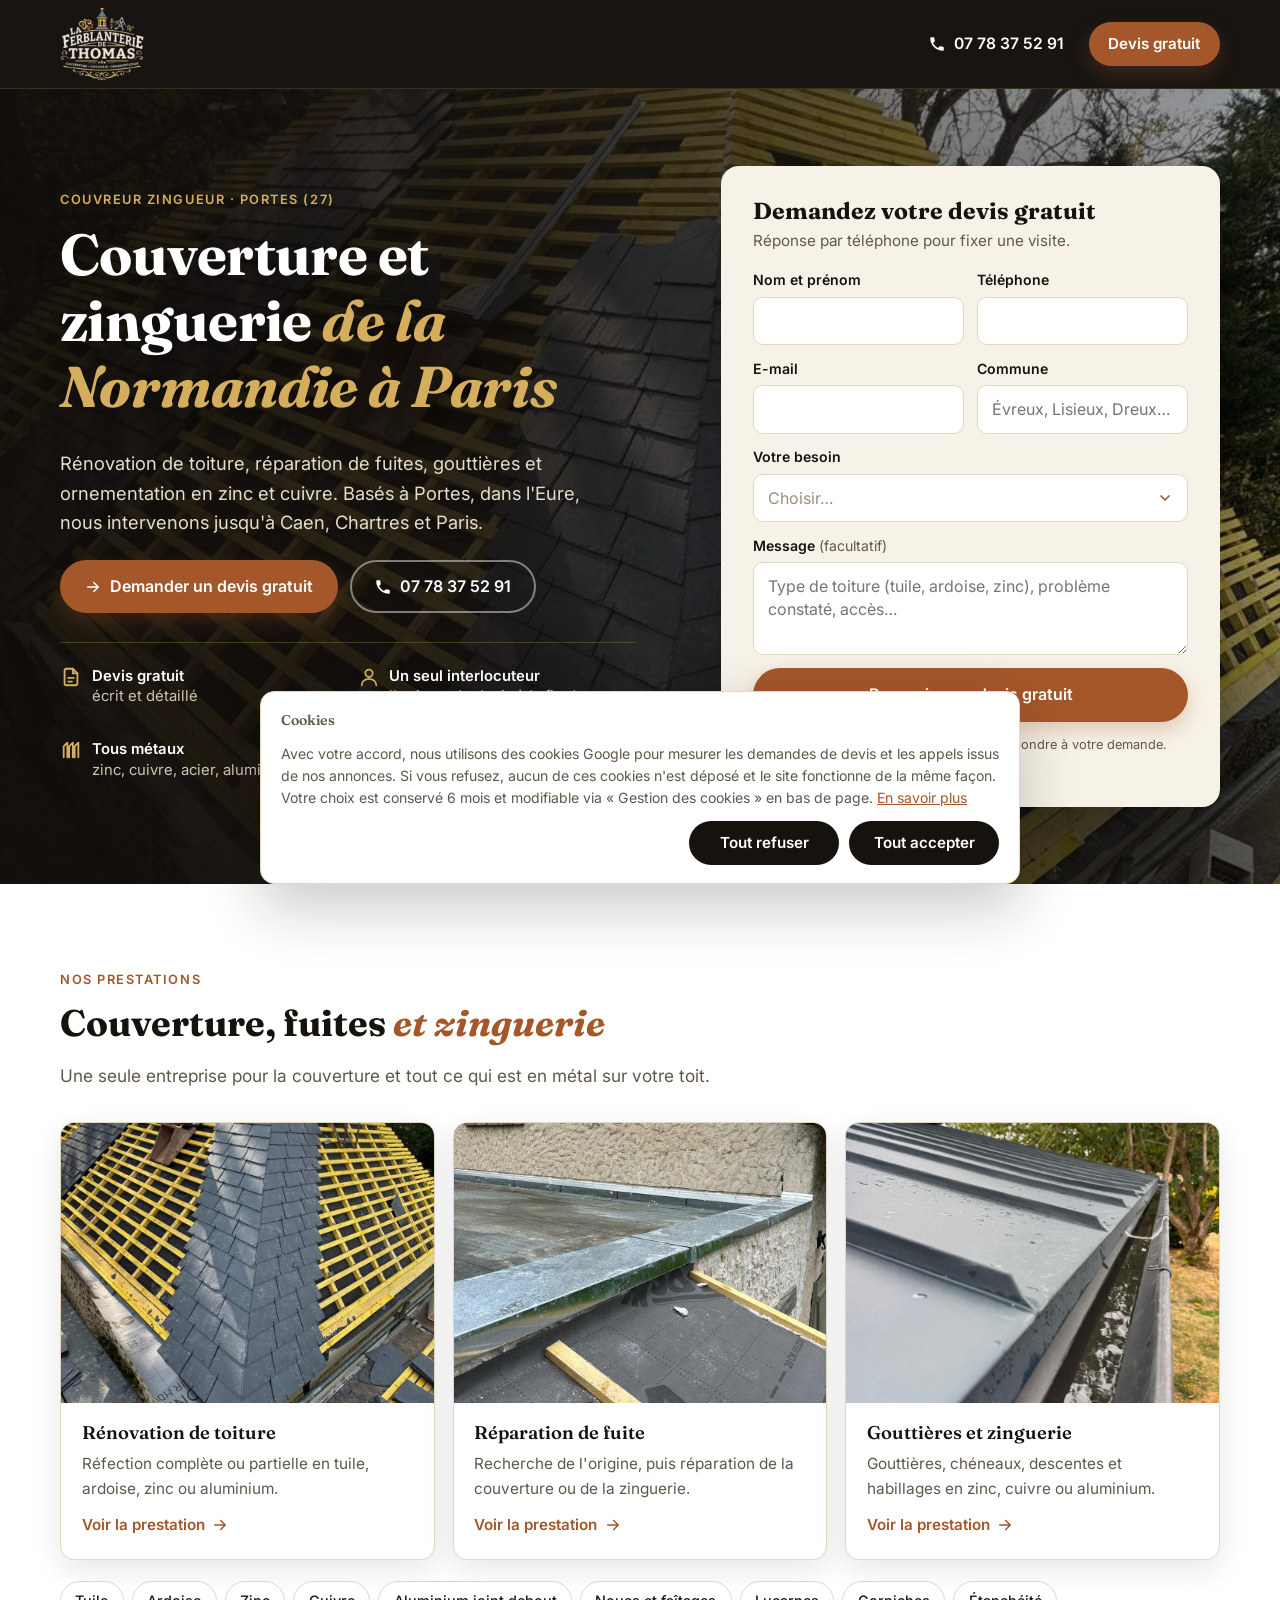
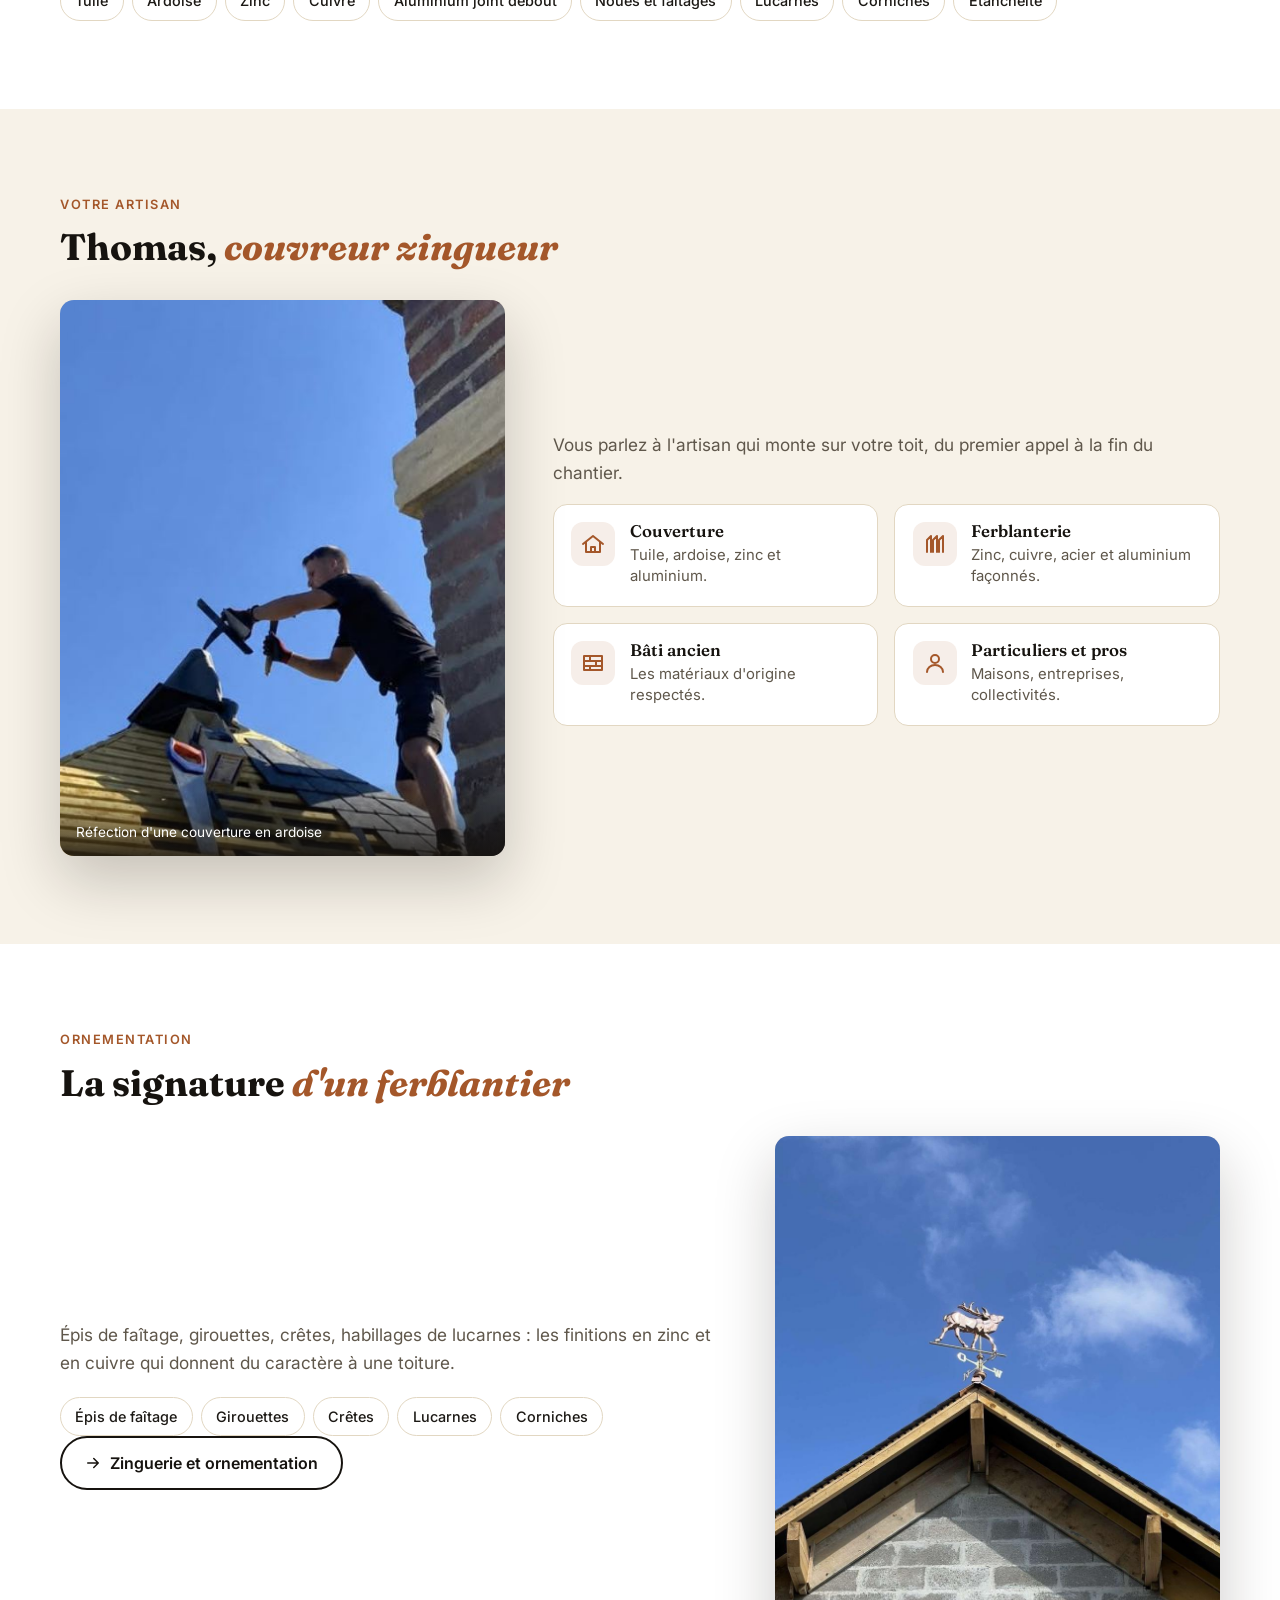
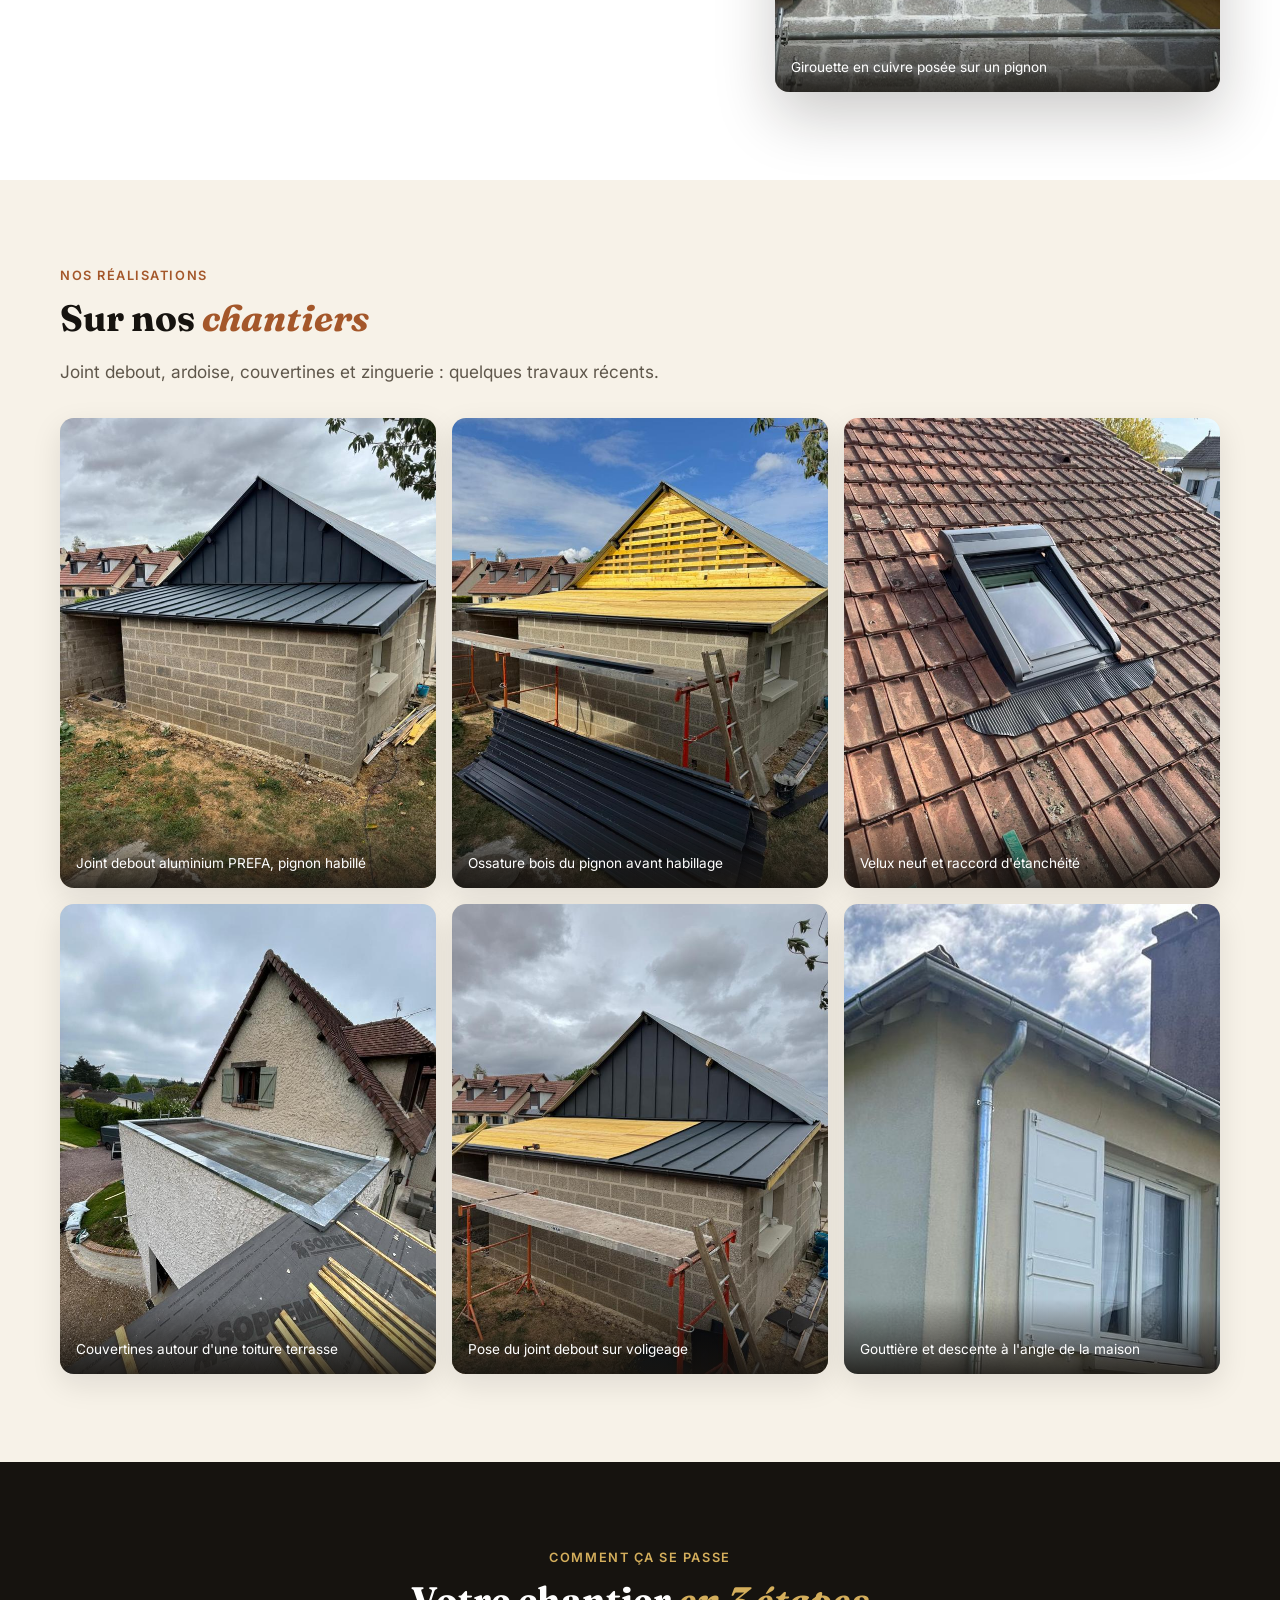
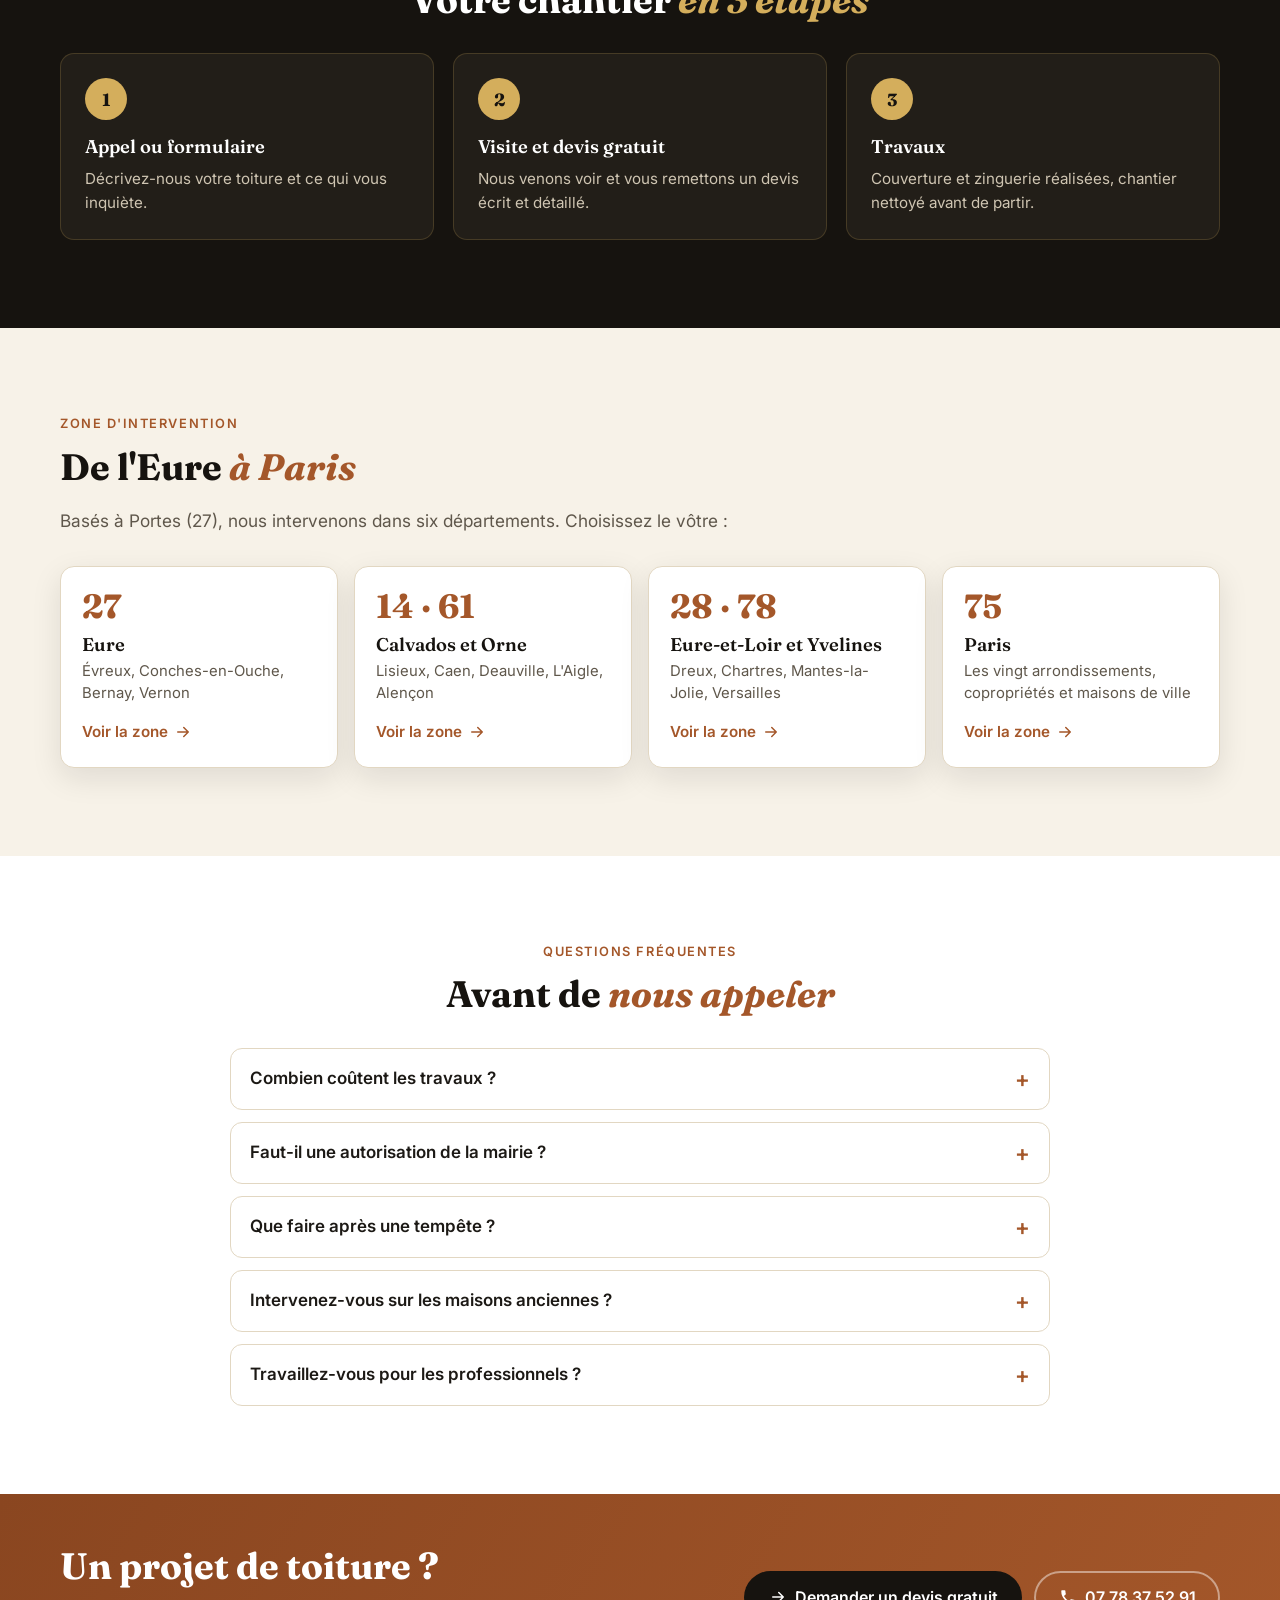
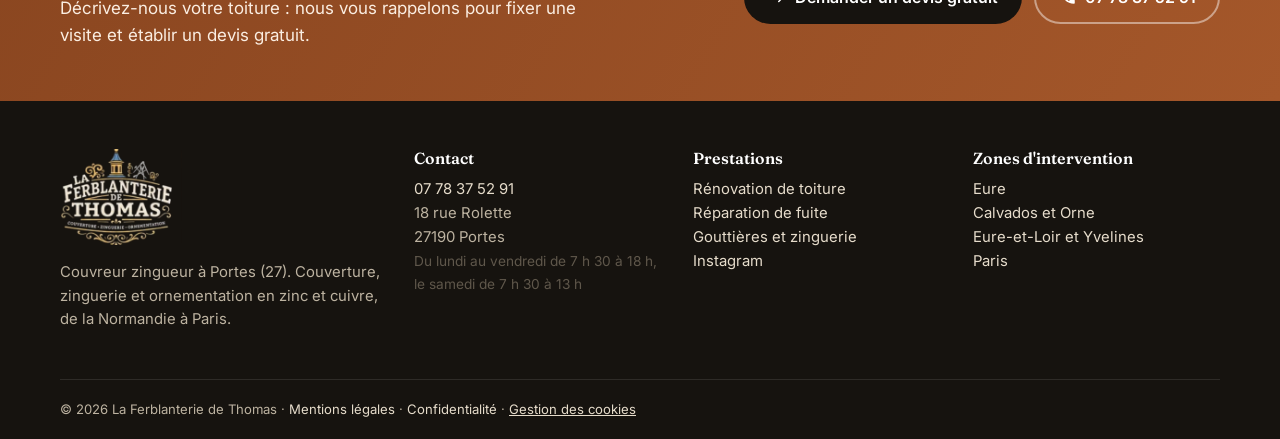
==== commit b36ee355: "Annexe anthracite : aluminium à joint debout PREFA, pas du bac acier Textes, légendes, textes altern" ====
--- a/index.html
+++ b/index.html
@@ -63,10 +63,10 @@
 </form></div>
   </div>
 </section>
-<section class="sec " id="prestations"><div class="wrap"><div class="sec-head"><p class="eyebrow">Nos prestations</p><h2>Couverture, fuites <em>et zinguerie</em></h2><p class="intro">Une seule entreprise pour la couverture et tout ce qui est en métal sur votre toit.</p></div><div class="cards cards-3"><a class="card card-link" href="renovation-toiture.html"><img src="img/card-renovation.jpg" width="960" height="720" alt="Rénovation de toiture : ardoises posées sur liteaux neufs le long d&#x27;un arêtier" loading="lazy" decoding="async"><div class="card-body"><h3>Rénovation de toiture</h3><p>Réfection complète ou partielle en tuile, ardoise, zinc ou bac acier.</p><span class="more">Voir la prestation <svg viewBox="0 0 24 24" width="24" height="24" aria-hidden="true" fill="none" stroke="currentColor" stroke-width="2" stroke-linecap="round" stroke-linejoin="round"><path d="M5 12h14M13 6l6 6-6 6"/></svg></span></div></a><a class="card card-link" href="reparation-fuite-toiture.html"><img src="img/card-fuite.jpg" width="1000" height="750" alt="Couvertine métallique et raccord étanche contre le mur d&#x27;une maison" loading="lazy" decoding="async"><div class="card-body"><h3>Réparation de fuite</h3><p>Recherche de l&#x27;origine, puis réparation de la couverture ou de la zinguerie.</p><span class="more">Voir la prestation <svg viewBox="0 0 24 24" width="24" height="24" aria-hidden="true" fill="none" stroke="currentColor" stroke-width="2" stroke-linecap="round" stroke-linejoin="round"><path d="M5 12h14M13 6l6 6-6 6"/></svg></span></div></a><a class="card card-link" href="gouttieres-zinguerie.html"><img src="img/card-gouttieres.jpg" width="1000" height="750" alt="Gouttière en bout de couverture en bac acier anthracite" loading="lazy" decoding="async"><div class="card-body"><h3>Gouttières et zinguerie</h3><p>Gouttières, chéneaux, descentes et habillages en zinc, cuivre ou aluminium.</p><span class="more">Voir la prestation <svg viewBox="0 0 24 24" width="24" height="24" aria-hidden="true" fill="none" stroke="currentColor" stroke-width="2" stroke-linecap="round" stroke-linejoin="round"><path d="M5 12h14M13 6l6 6-6 6"/></svg></span></div></a></div><ul class="chips"><li>Tuile</li><li>Ardoise</li><li>Zinc</li><li>Cuivre</li><li>Bac acier</li><li>Noues et faîtages</li><li>Lucarnes</li><li>Corniches</li><li>Étanchéité</li></ul></div></section>
-<section class="sec sec-alt" id="artisan"><div class="wrap"><div class="sec-head"><p class="eyebrow">Votre artisan</p><h2>Thomas, <em>couvreur zingueur</em></h2></div><div class="split"><figure class="photo"><img src="img/thomas-toiture-ardoise.jpg" width="505" height="828" alt="Thomas sur une toiture en ardoise en cours de réfection, contre une cheminée en brique" loading="lazy" decoding="async" style="object-position:50% 30%"><figcaption>Réfection d&#x27;une couverture en ardoise</figcaption></figure><div><p class="intro">Vous parlez à l'artisan qui monte sur votre toit, du premier appel à la fin du chantier.</p><div class="tiles"><div class="tile"><span class="tile-ico"><svg viewBox="0 0 24 24" width="24" height="24" aria-hidden="true" fill="none" stroke="currentColor" stroke-width="2" stroke-linecap="round" stroke-linejoin="round"><path d="M2 12 12 4l10 8"/><path d="M5 10v10h14V10"/><path d="M10 20v-5h4v5"/></svg></span><div><h3>Couverture</h3><p>Tuile, ardoise, zinc et bac acier.</p></div></div><div class="tile"><span class="tile-ico"><svg viewBox="0 0 24 24" width="24" height="24" aria-hidden="true" fill="none" stroke="currentColor" stroke-width="2" stroke-linecap="round" stroke-linejoin="round"><path d="M4 20V8l4-4v16M10 20V8l4-4v16M16 20V8l4-4v16"/></svg></span><div><h3>Ferblanterie</h3><p>Zinc, cuivre, acier et aluminium façonnés.</p></div></div><div class="tile"><span class="tile-ico"><svg viewBox="0 0 24 24" width="24" height="24" aria-hidden="true" fill="none" stroke="currentColor" stroke-width="2" stroke-linecap="round" stroke-linejoin="round"><path d="M3 5h18v14H3zM3 10h18M3 15h18M9 5v5M15 10v5M9 15v4"/></svg></span><div><h3>Bâti ancien</h3><p>Les matériaux d&#x27;origine respectés.</p></div></div><div class="tile"><span class="tile-ico"><svg viewBox="0 0 24 24" width="24" height="24" aria-hidden="true" fill="none" stroke="currentColor" stroke-width="2" stroke-linecap="round" stroke-linejoin="round"><circle cx="12" cy="8" r="4"/><path d="M4 21c0-4 3.6-7 8-7s8 3 8 7"/></svg></span><div><h3>Particuliers et pros</h3><p>Maisons, entreprises, collectivités.</p></div></div></div></div></div></div></section>
+<section class="sec " id="prestations"><div class="wrap"><div class="sec-head"><p class="eyebrow">Nos prestations</p><h2>Couverture, fuites <em>et zinguerie</em></h2><p class="intro">Une seule entreprise pour la couverture et tout ce qui est en métal sur votre toit.</p></div><div class="cards cards-3"><a class="card card-link" href="renovation-toiture.html"><img src="img/card-renovation.jpg" width="960" height="720" alt="Rénovation de toiture : ardoises posées sur liteaux neufs le long d&#x27;un arêtier" loading="lazy" decoding="async"><div class="card-body"><h3>Rénovation de toiture</h3><p>Réfection complète ou partielle en tuile, ardoise, zinc ou aluminium.</p><span class="more">Voir la prestation <svg viewBox="0 0 24 24" width="24" height="24" aria-hidden="true" fill="none" stroke="currentColor" stroke-width="2" stroke-linecap="round" stroke-linejoin="round"><path d="M5 12h14M13 6l6 6-6 6"/></svg></span></div></a><a class="card card-link" href="reparation-fuite-toiture.html"><img src="img/card-fuite.jpg" width="1000" height="750" alt="Couvertine métallique et raccord étanche contre le mur d&#x27;une maison" loading="lazy" decoding="async"><div class="card-body"><h3>Réparation de fuite</h3><p>Recherche de l&#x27;origine, puis réparation de la couverture ou de la zinguerie.</p><span class="more">Voir la prestation <svg viewBox="0 0 24 24" width="24" height="24" aria-hidden="true" fill="none" stroke="currentColor" stroke-width="2" stroke-linecap="round" stroke-linejoin="round"><path d="M5 12h14M13 6l6 6-6 6"/></svg></span></div></a><a class="card card-link" href="gouttieres-zinguerie.html"><img src="img/card-gouttieres.jpg" width="1000" height="750" alt="Gouttière en bout de couverture en aluminium à joint debout anthracite" loading="lazy" decoding="async"><div class="card-body"><h3>Gouttières et zinguerie</h3><p>Gouttières, chéneaux, descentes et habillages en zinc, cuivre ou aluminium.</p><span class="more">Voir la prestation <svg viewBox="0 0 24 24" width="24" height="24" aria-hidden="true" fill="none" stroke="currentColor" stroke-width="2" stroke-linecap="round" stroke-linejoin="round"><path d="M5 12h14M13 6l6 6-6 6"/></svg></span></div></a></div><ul class="chips"><li>Tuile</li><li>Ardoise</li><li>Zinc</li><li>Cuivre</li><li>Aluminium joint debout</li><li>Noues et faîtages</li><li>Lucarnes</li><li>Corniches</li><li>Étanchéité</li></ul></div></section>
+<section class="sec sec-alt" id="artisan"><div class="wrap"><div class="sec-head"><p class="eyebrow">Votre artisan</p><h2>Thomas, <em>couvreur zingueur</em></h2></div><div class="split"><figure class="photo"><img src="img/thomas-toiture-ardoise.jpg" width="505" height="828" alt="Thomas sur une toiture en ardoise en cours de réfection, contre une cheminée en brique" loading="lazy" decoding="async" style="object-position:50% 30%"><figcaption>Réfection d&#x27;une couverture en ardoise</figcaption></figure><div><p class="intro">Vous parlez à l'artisan qui monte sur votre toit, du premier appel à la fin du chantier.</p><div class="tiles"><div class="tile"><span class="tile-ico"><svg viewBox="0 0 24 24" width="24" height="24" aria-hidden="true" fill="none" stroke="currentColor" stroke-width="2" stroke-linecap="round" stroke-linejoin="round"><path d="M2 12 12 4l10 8"/><path d="M5 10v10h14V10"/><path d="M10 20v-5h4v5"/></svg></span><div><h3>Couverture</h3><p>Tuile, ardoise, zinc et aluminium.</p></div></div><div class="tile"><span class="tile-ico"><svg viewBox="0 0 24 24" width="24" height="24" aria-hidden="true" fill="none" stroke="currentColor" stroke-width="2" stroke-linecap="round" stroke-linejoin="round"><path d="M4 20V8l4-4v16M10 20V8l4-4v16M16 20V8l4-4v16"/></svg></span><div><h3>Ferblanterie</h3><p>Zinc, cuivre, acier et aluminium façonnés.</p></div></div><div class="tile"><span class="tile-ico"><svg viewBox="0 0 24 24" width="24" height="24" aria-hidden="true" fill="none" stroke="currentColor" stroke-width="2" stroke-linecap="round" stroke-linejoin="round"><path d="M3 5h18v14H3zM3 10h18M3 15h18M9 5v5M15 10v5M9 15v4"/></svg></span><div><h3>Bâti ancien</h3><p>Les matériaux d&#x27;origine respectés.</p></div></div><div class="tile"><span class="tile-ico"><svg viewBox="0 0 24 24" width="24" height="24" aria-hidden="true" fill="none" stroke="currentColor" stroke-width="2" stroke-linecap="round" stroke-linejoin="round"><circle cx="12" cy="8" r="4"/><path d="M4 21c0-4 3.6-7 8-7s8 3 8 7"/></svg></span><div><h3>Particuliers et pros</h3><p>Maisons, entreprises, collectivités.</p></div></div></div></div></div></div></section>
 <section class="sec " id="ornementation"><div class="wrap"><div class="sec-head"><p class="eyebrow">Ornementation</p><h2>La signature <em>d'un ferblantier</em></h2></div><div class="split split-rev"><figure class="photo"><img src="img/girouette-cerf-cuivre.jpg" width="900" height="1200" alt="Girouette en cuivre en forme de cerf au sommet d&#x27;un pignon" loading="lazy" decoding="async" style="object-position:50% 25%"><figcaption>Girouette en cuivre posée sur un pignon</figcaption></figure><div><p class="intro">Épis de faîtage, girouettes, crêtes, habillages de lucarnes : les finitions en zinc et en cuivre qui donnent du caractère à une toiture.</p><ul class="chips"><li>Épis de faîtage</li><li>Girouettes</li><li>Crêtes</li><li>Lucarnes</li><li>Corniches</li></ul><p><a href="gouttieres-zinguerie.html" class="btn btn-outline"><svg viewBox="0 0 24 24" width="24" height="24" aria-hidden="true" fill="none" stroke="currentColor" stroke-width="2" stroke-linecap="round" stroke-linejoin="round"><path d="M5 12h14M13 6l6 6-6 6"/></svg>Zinguerie et ornementation</a></p></div></div></div></section>
-<section class="sec sec-alt" id="realisations"><div class="wrap"><div class="sec-head"><p class="eyebrow">Nos réalisations</p><h2>Sur nos <em>chantiers</em></h2><p class="intro">Bac acier, ardoise, couvertines et zinguerie : quelques travaux récents.</p></div><div class="gallery"><figure class="photo g-item"><img src="img/bac-acier-apres-appentis-pignon.jpg" width="750" height="1000" alt="Annexe couverte de bac acier anthracite, pignon bardé du même bac acier" loading="lazy" decoding="async"><figcaption>Bac acier anthracite, pignon bardé</figcaption></figure><figure class="photo g-item"><img src="img/bac-acier-ossature-pignon.jpg" width="750" height="1000" alt="Ossature bois du pignon et voligeage prêts à recevoir le bac acier" loading="lazy" decoding="async"><figcaption>Ossature bois du pignon avant bardage</figcaption></figure><figure class="photo g-item"><img src="img/fenetre-de-toit-apres.jpg" width="750" height="1000" alt="Fenêtre de toit neuve avec volet roulant solaire et raccord d&#x27;étanchéité sur tuiles" loading="lazy" decoding="async"><figcaption>Velux neuf et raccord d&#x27;étanchéité</figcaption></figure><figure class="photo g-item"><img src="img/couvertines-toiture-terrasse.jpg" width="750" height="1000" alt="Couvertines métalliques posées autour d&#x27;une toiture terrasse" loading="lazy" decoding="async"><figcaption>Couvertines autour d&#x27;une toiture terrasse</figcaption></figure><figure class="photo g-item"><img src="img/bac-acier-pose-en-cours.jpg" width="750" height="1000" alt="Pose de bac acier anthracite sur voligeage bois, échafaudage en place" loading="lazy" decoding="async"><figcaption>Pose du bac acier sur voligeage</figcaption></figure><figure class="photo g-item"><img src="img/gouttiere-descente-angle.jpg" width="560" height="700" alt="Gouttière et descente métalliques à l&#x27;angle d&#x27;une maison aux volets blancs" loading="lazy" decoding="async"><figcaption>Gouttière et descente à l&#x27;angle de la maison</figcaption></figure></div></div></section>
+<section class="sec sec-alt" id="realisations"><div class="wrap"><div class="sec-head"><p class="eyebrow">Nos réalisations</p><h2>Sur nos <em>chantiers</em></h2><p class="intro">Joint debout, ardoise, couvertines et zinguerie : quelques travaux récents.</p></div><div class="gallery"><figure class="photo g-item"><img src="img/joint-debout-alu-appentis-pignon.jpg" width="750" height="1000" alt="Annexe couverte en aluminium à joint debout PREFA anthracite, pignon habillé du même profil" loading="lazy" decoding="async"><figcaption>Joint debout aluminium PREFA, pignon habillé</figcaption></figure><figure class="photo g-item"><img src="img/joint-debout-alu-ossature-pignon.jpg" width="750" height="1000" alt="Ossature bois du pignon et voligeage prêts à recevoir l&#x27;aluminium à joint debout" loading="lazy" decoding="async"><figcaption>Ossature bois du pignon avant habillage</figcaption></figure><figure class="photo g-item"><img src="img/fenetre-de-toit-apres.jpg" width="750" height="1000" alt="Fenêtre de toit neuve avec volet roulant solaire et raccord d&#x27;étanchéité sur tuiles" loading="lazy" decoding="async"><figcaption>Velux neuf et raccord d&#x27;étanchéité</figcaption></figure><figure class="photo g-item"><img src="img/couvertines-toiture-terrasse.jpg" width="750" height="1000" alt="Couvertines métalliques posées autour d&#x27;une toiture terrasse" loading="lazy" decoding="async"><figcaption>Couvertines autour d&#x27;une toiture terrasse</figcaption></figure><figure class="photo g-item"><img src="img/joint-debout-alu-pose-en-cours.jpg" width="750" height="1000" alt="Pose de l&#x27;aluminium à joint debout anthracite sur voligeage bois, échafaudage en place" loading="lazy" decoding="async"><figcaption>Pose du joint debout sur voligeage</figcaption></figure><figure class="photo g-item"><img src="img/gouttiere-descente-angle.jpg" width="560" height="700" alt="Gouttière et descente métalliques à l&#x27;angle d&#x27;une maison aux volets blancs" loading="lazy" decoding="async"><figcaption>Gouttière et descente à l&#x27;angle de la maison</figcaption></figure></div></div></section>
 <section class="sec sec-dark" id="methode"><div class="wrap"><div class="sec-head center"><p class="eyebrow">Comment ça se passe</p><h2>Votre chantier <em>en 3 étapes</em></h2></div><ol class="steps"><li><span class="step-n">1</span><h3>Appel ou formulaire</h3><p>Décrivez-nous votre toiture et ce qui vous inquiète.</p></li><li><span class="step-n">2</span><h3>Visite et devis gratuit</h3><p>Nous venons voir et vous remettons un devis écrit et détaillé.</p></li><li><span class="step-n">3</span><h3>Travaux</h3><p>Couverture et zinguerie réalisées, chantier nettoyé avant de partir.</p></li></ol></div></section>
 <section class="sec sec-alt" id="zone"><div class="wrap"><div class="sec-head"><p class="eyebrow">Zone d'intervention</p><h2>De l'Eure <em>à Paris</em></h2><p class="intro">Basés à Portes (27), nous intervenons dans six départements. Choisissez le vôtre :</p></div><div class="zcards"><a class="zcard" href="couvreur-eure.html"><span class="zcodes">27</span><h3>Eure</h3><p>Évreux, Conches-en-Ouche, Bernay, Vernon</p><span class="more">Voir la zone <svg viewBox="0 0 24 24" width="24" height="24" aria-hidden="true" fill="none" stroke="currentColor" stroke-width="2" stroke-linecap="round" stroke-linejoin="round"><path d="M5 12h14M13 6l6 6-6 6"/></svg></span></a><a class="zcard" href="couvreur-calvados-orne.html"><span class="zcodes">14 · 61</span><h3>Calvados et Orne</h3><p>Lisieux, Caen, Deauville, L&#x27;Aigle, Alençon</p><span class="more">Voir la zone <svg viewBox="0 0 24 24" width="24" height="24" aria-hidden="true" fill="none" stroke="currentColor" stroke-width="2" stroke-linecap="round" stroke-linejoin="round"><path d="M5 12h14M13 6l6 6-6 6"/></svg></span></a><a class="zcard" href="couvreur-eure-et-loir-yvelines.html"><span class="zcodes">28 · 78</span><h3>Eure-et-Loir et Yvelines</h3><p>Dreux, Chartres, Mantes-la-Jolie, Versailles</p><span class="more">Voir la zone <svg viewBox="0 0 24 24" width="24" height="24" aria-hidden="true" fill="none" stroke="currentColor" stroke-width="2" stroke-linecap="round" stroke-linejoin="round"><path d="M5 12h14M13 6l6 6-6 6"/></svg></span></a><a class="zcard" href="couvreur-paris.html"><span class="zcodes">75</span><h3>Paris</h3><p>Les vingt arrondissements, copropriétés et maisons de ville</p><span class="more">Voir la zone <svg viewBox="0 0 24 24" width="24" height="24" aria-hidden="true" fill="none" stroke="currentColor" stroke-width="2" stroke-linecap="round" stroke-linejoin="round"><path d="M5 12h14M13 6l6 6-6 6"/></svg></span></a></div></div></section>
 <section class="sec " id="faq"><div class="wrap"><div class="sec-head center"><p class="eyebrow">Questions fréquentes</p><h2>Avant de <em>nous appeler</em></h2></div><div class="faq"><details><summary>Combien coûtent les travaux ?</summary><p>Le prix dépend de la surface, du matériau, de l&#x27;accès et de l&#x27;état de la toiture. Nous venons voir et vous remettons un devis gratuit, écrit et détaillé.</p></details><details><summary>Faut-il une autorisation de la mairie ?</summary><p>Une réfection à l&#x27;identique n&#x27;en demande généralement pas. Un changement de matériau ou de couleur passe par une déclaration préalable, et les abords de monuments historiques par l&#x27;avis de l&#x27;architecte des Bâtiments de France.</p></details><details><summary>Que faire après une tempête ?</summary><p>Ne montez pas sur votre toit. Appelez-nous : nous vérifions la couverture, les faîtages et la zinguerie, puis nous remplaçons ce qui a été arraché ou déplacé.</p></details><details><summary>Intervenez-vous sur les maisons anciennes ?</summary><p>Oui. Ardoise, tuile plate, zinc et cuivre : nous travaillons sur le bâti ancien comme sur les maisons récentes, en respectant les matériaux d&#x27;origine.</p></details><details><summary>Travaillez-vous pour les professionnels ?</summary><p>Oui. Nous intervenons pour les particuliers comme pour les entreprises, les syndics et les collectivités.</p></details></div></div></section>
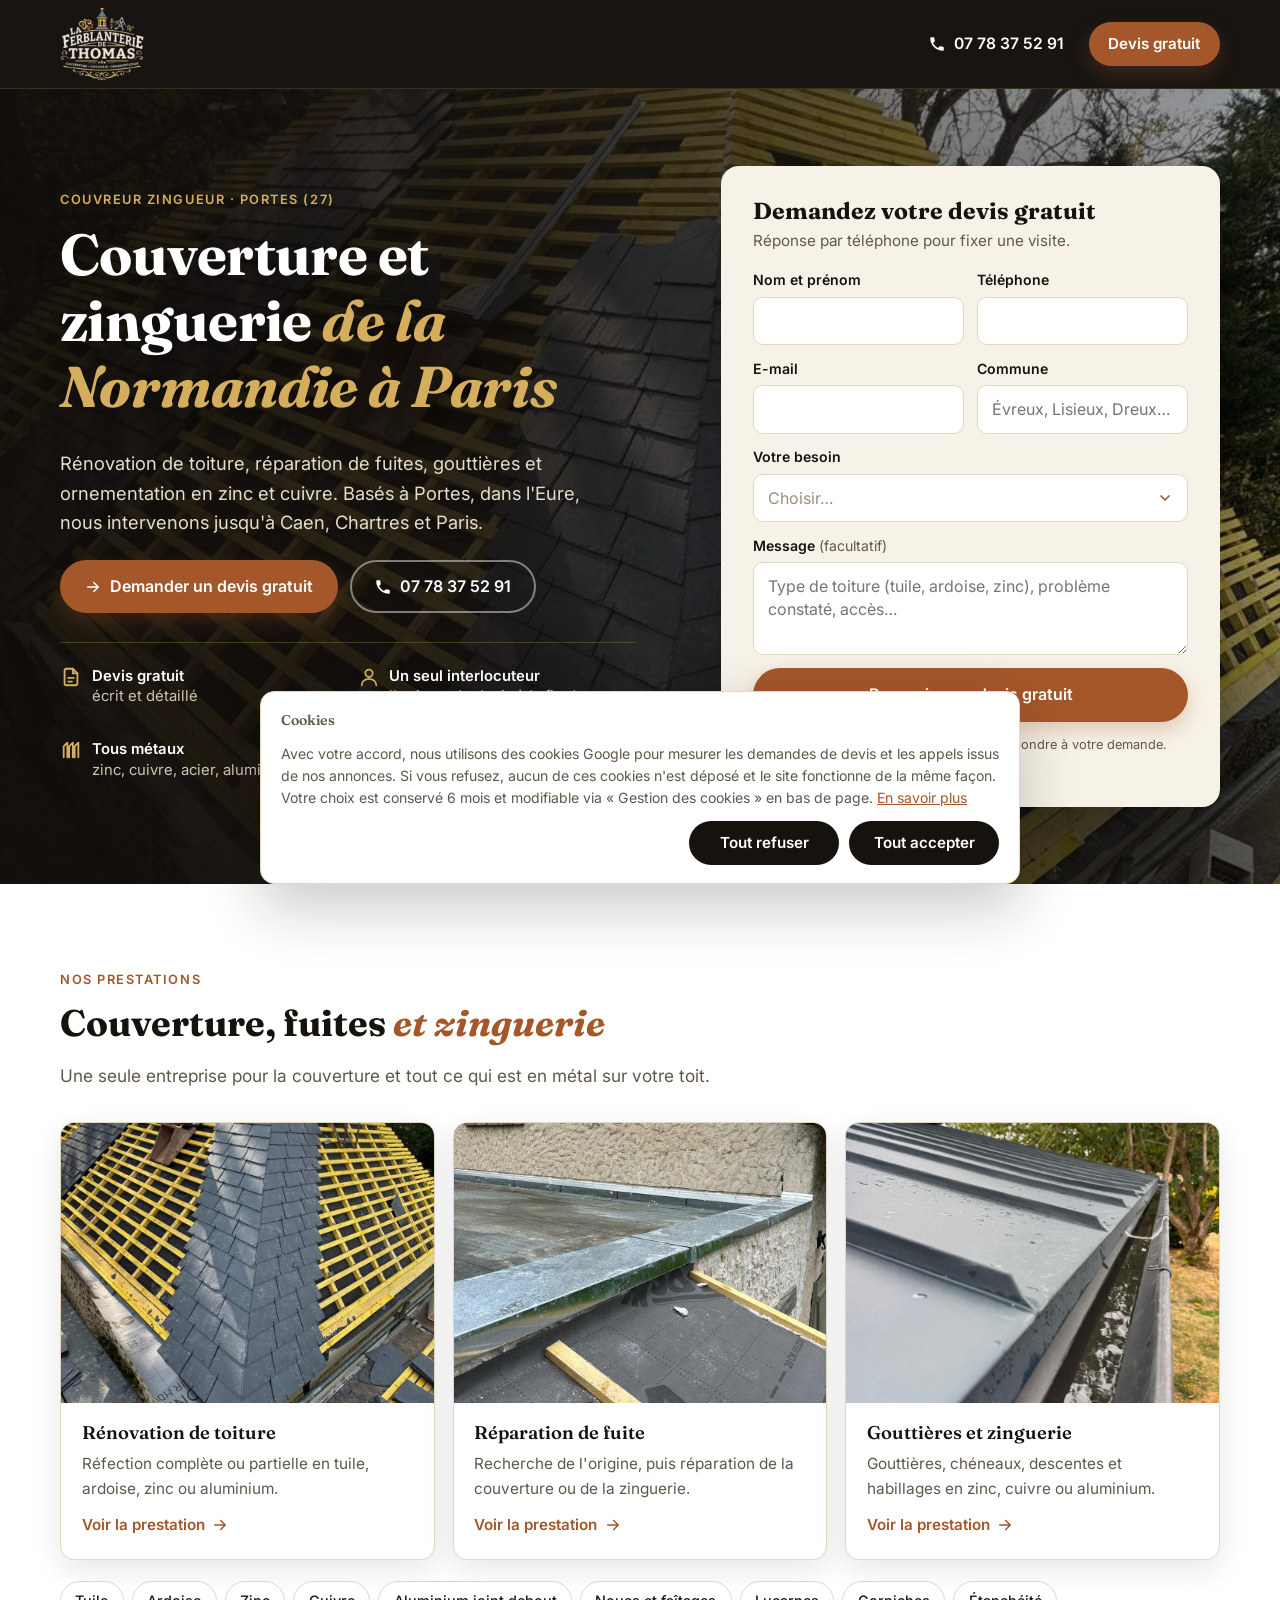
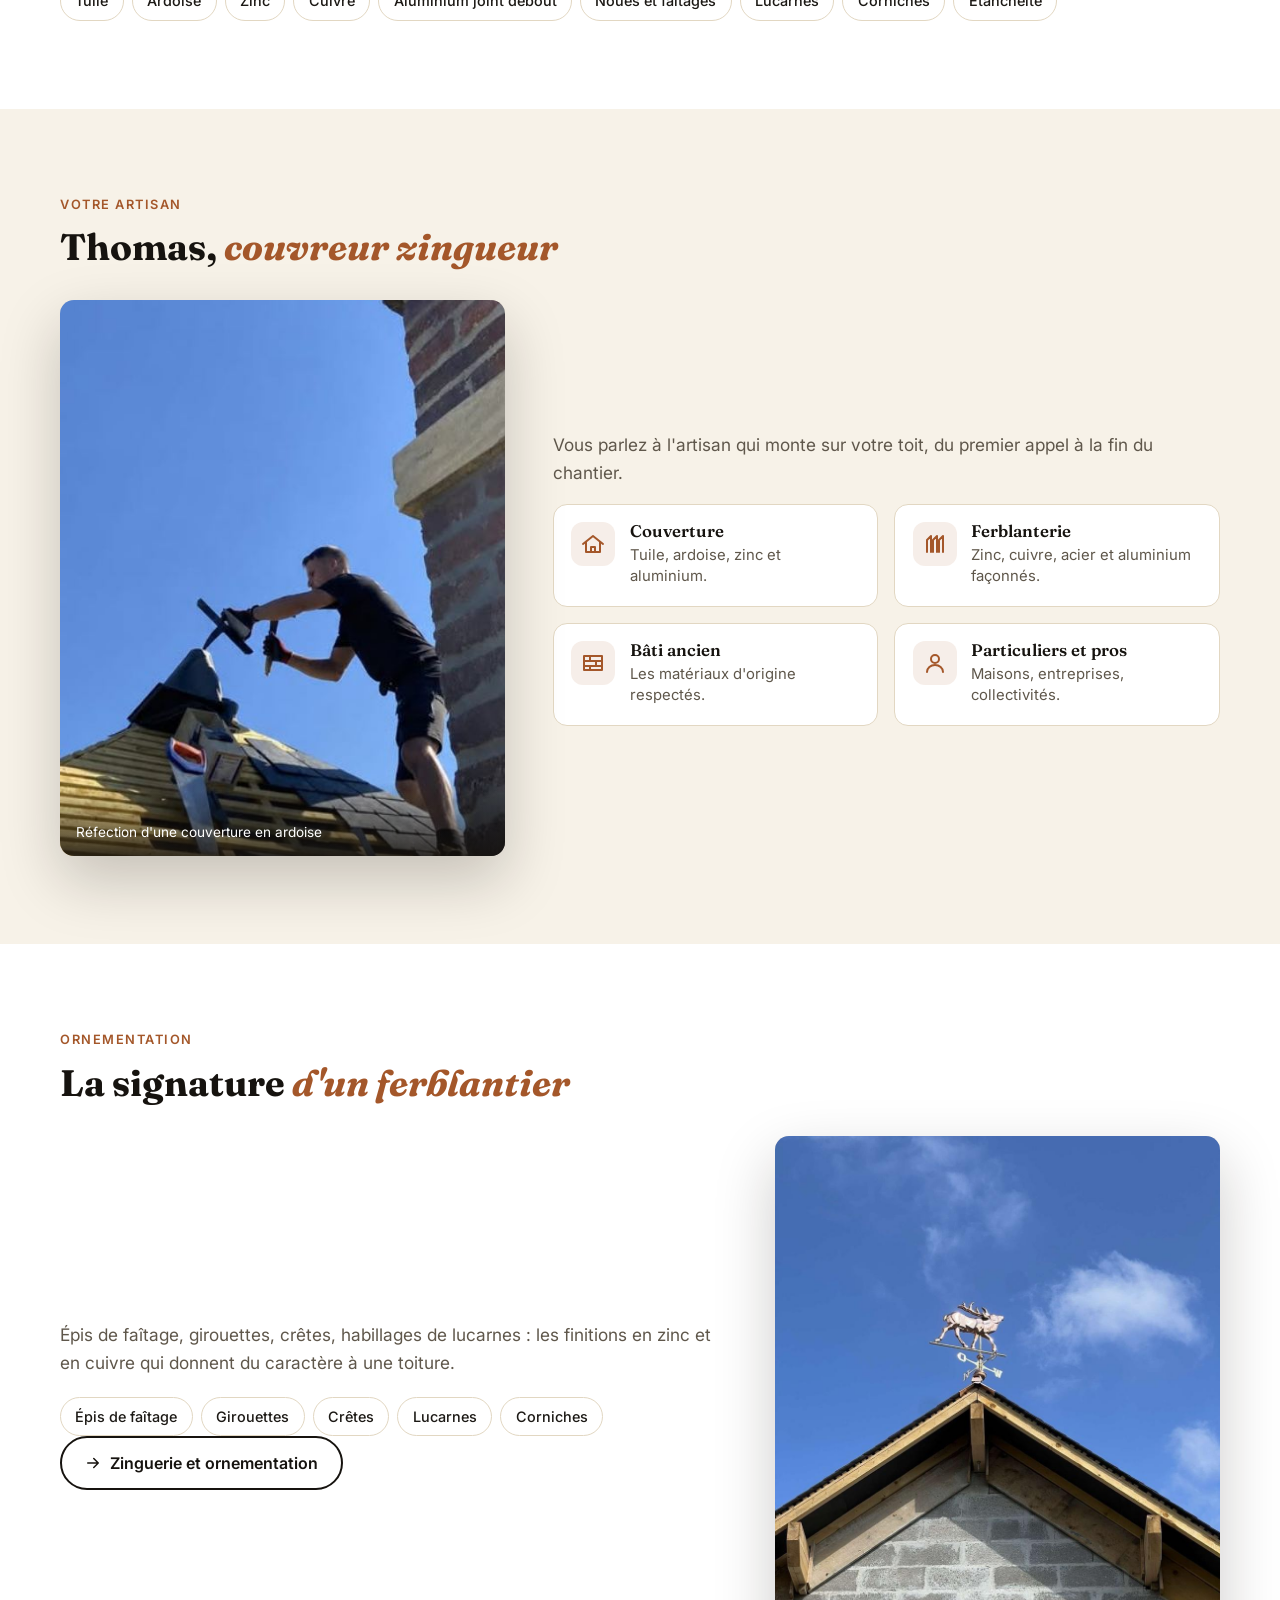
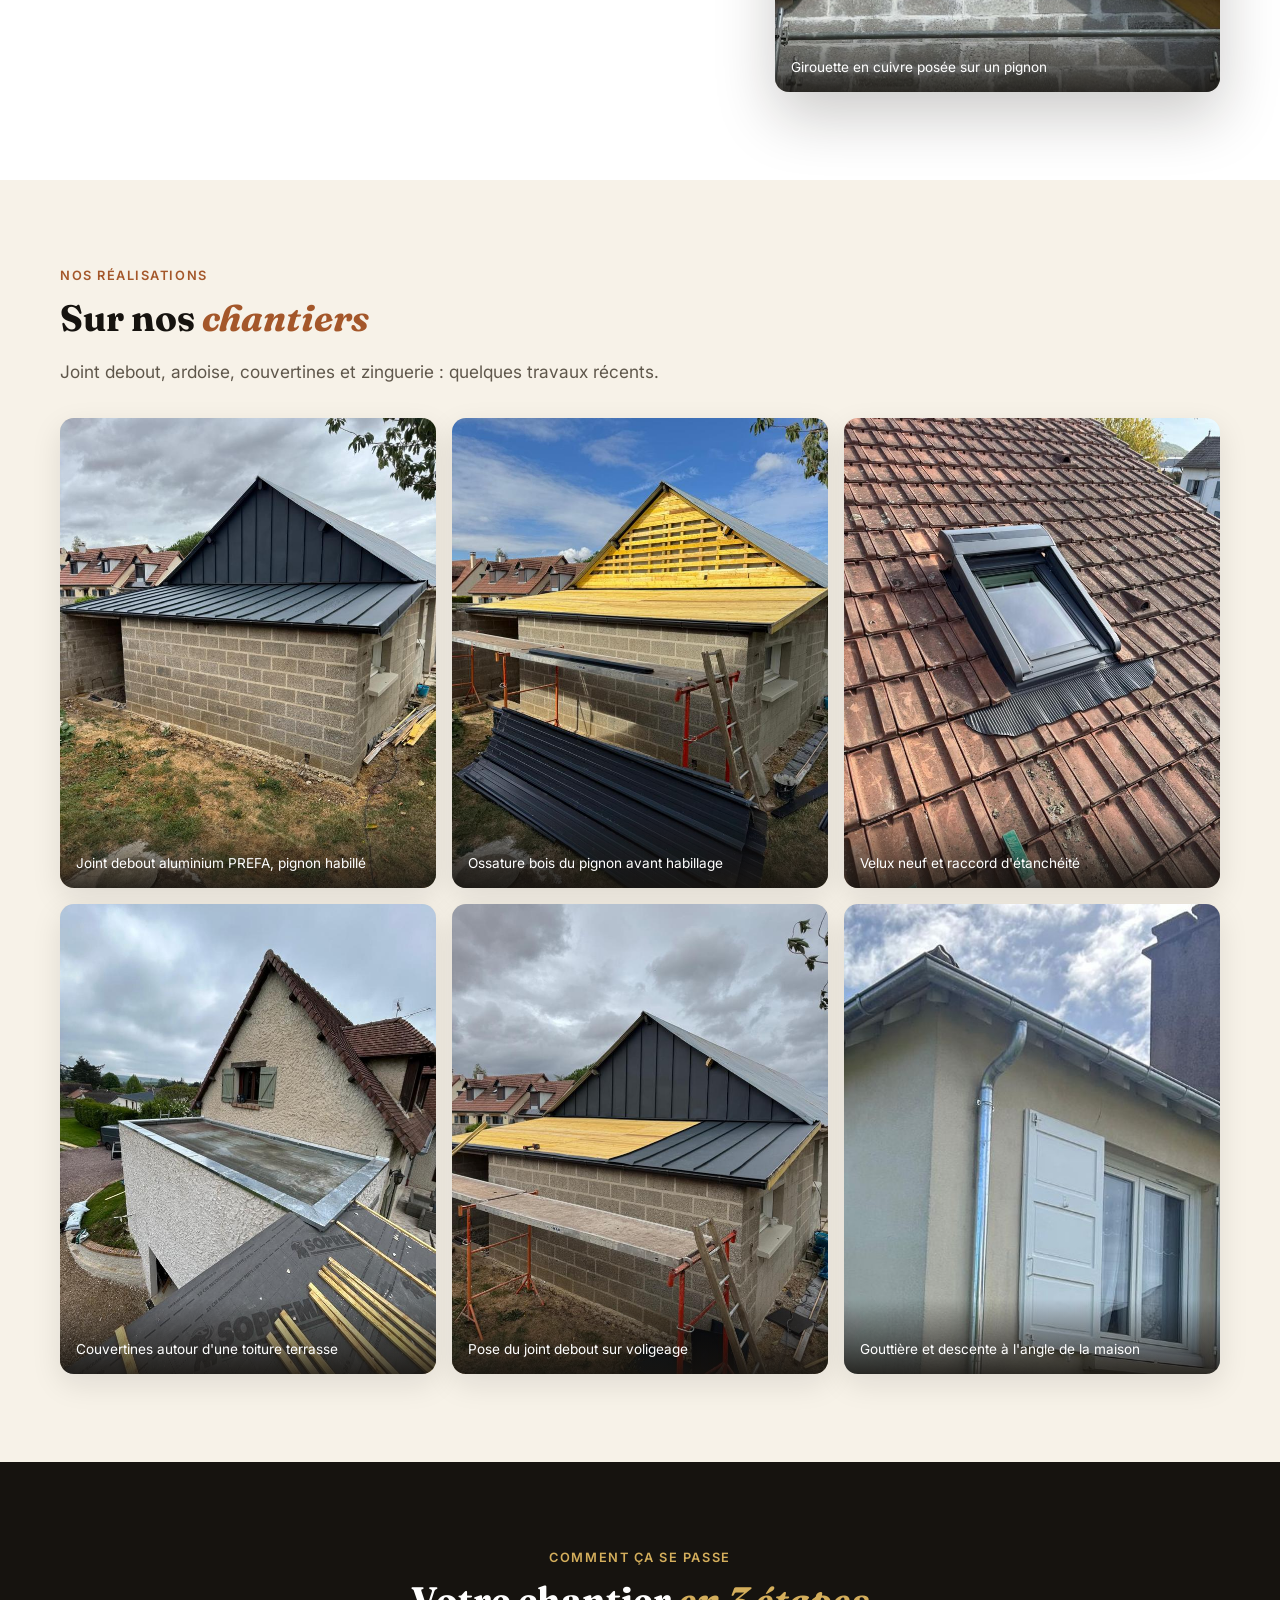
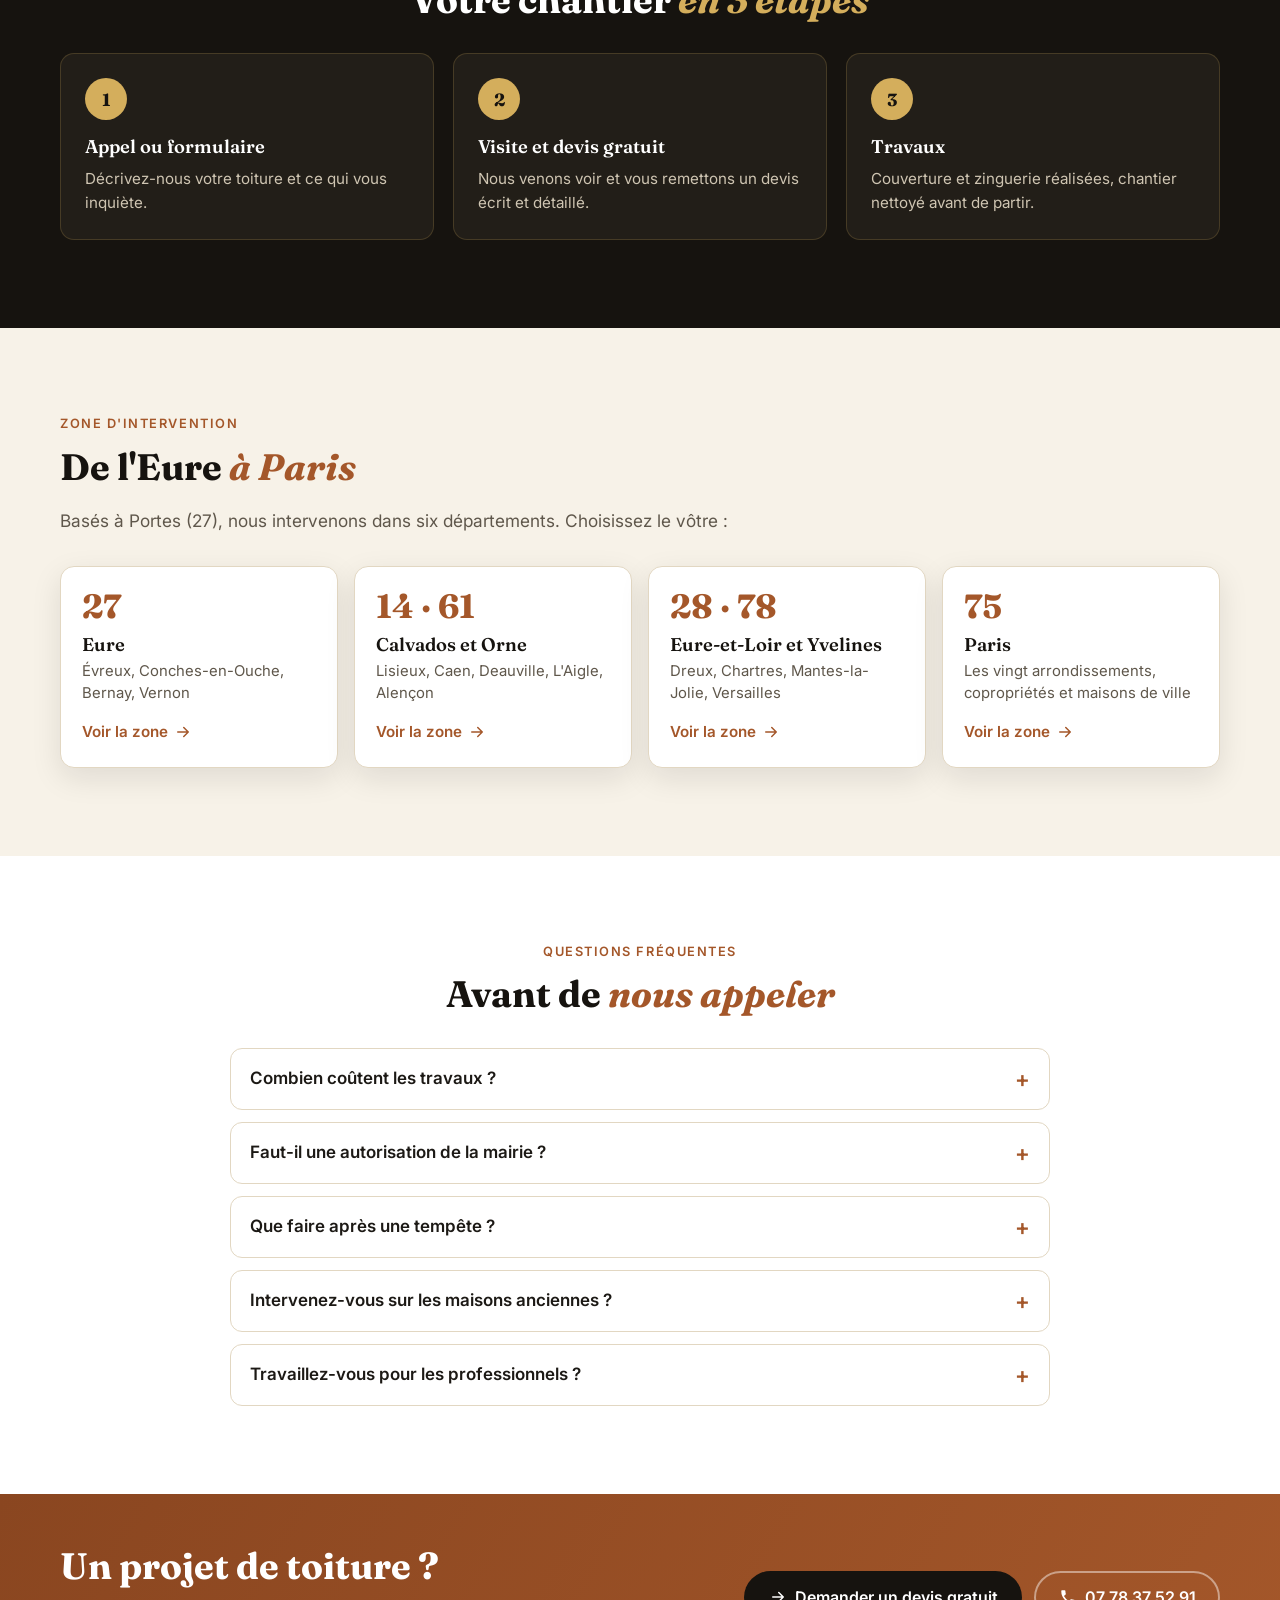
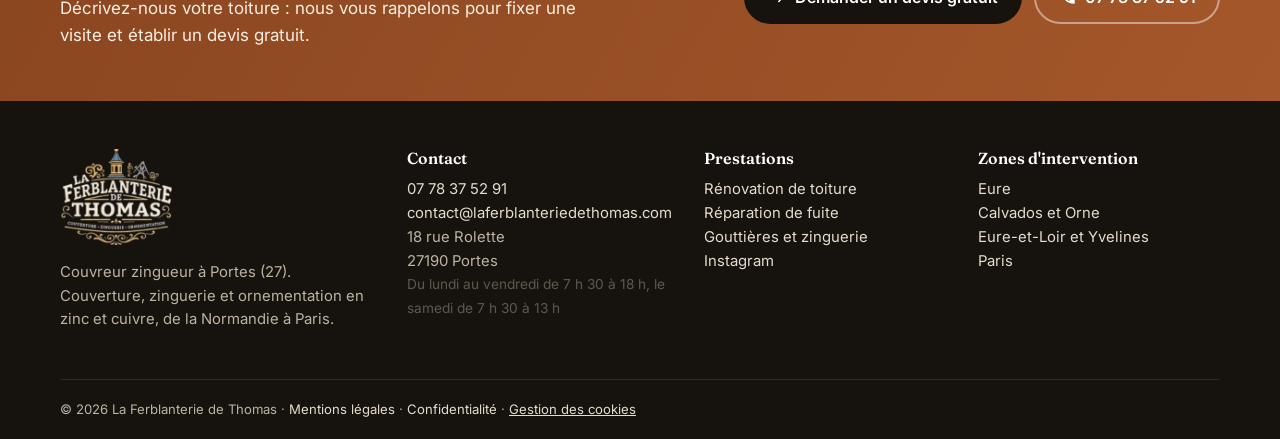
==== commit 2cadbfcb: "E-mail de Thomas : contact@laferblanteriedethomas.com (formulaire et site) Co-Authored-By: Claude Op" ====
--- a/index.html
+++ b/index.html
@@ -23,7 +23,7 @@
 <link rel="preconnect" href="https://fonts.gstatic.com" crossorigin>
 <link href="https://fonts.googleapis.com/css2?family=Fraunces:opsz,wght@9..144,600;9..144,700&family=Inter:wght@400;500;600;700&display=swap" rel="stylesheet">
 <link rel="stylesheet" href="style.css?v=1794335660">
-<script type="application/ld+json">{"@context": "https://schema.org", "@type": "RoofingContractor", "@id": "https://laferblanteriedethomas.com/#entreprise", "name": "La Ferblanterie de Thomas", "url": "https://laferblanteriedethomas.com/", "telephone": "+33778375291", "image": "https://laferblanteriedethomas.com/img/thomas-toiture-ardoise.jpg", "logo": "https://laferblanteriedethomas.com/img/logo.png", "founder": "Thomas Ferreira Rolo", "address": {"@type": "PostalAddress", "streetAddress": "18 rue Rolette", "postalCode": "27190", "addressLocality": "Portes", "addressRegion": "Normandie", "addressCountry": "FR"}, "geo": {"@type": "GeoCoordinates", "latitude": 49.0316, "longitude": 0.9472}, "areaServed": [{"@type": "AdministrativeArea", "name": "Eure"}, {"@type": "AdministrativeArea", "name": "Calvados"}, {"@type": "AdministrativeArea", "name": "Orne"}, {"@type": "AdministrativeArea", "name": "Eure-et-Loir"}, {"@type": "AdministrativeArea", "name": "Yvelines"}, {"@type": "AdministrativeArea", "name": "Paris"}], "openingHoursSpecification": [{"@type": "OpeningHoursSpecification", "dayOfWeek": ["Monday", "Tuesday", "Wednesday", "Thursday", "Friday"], "opens": "07:30", "closes": "18:00"}, {"@type": "OpeningHoursSpecification", "dayOfWeek": "Saturday", "opens": "07:30", "closes": "13:00"}], "sameAs": ["https://www.instagram.com/laferblanteriedethomas/"], "taxID": "10846826500013"}</script>
+<script type="application/ld+json">{"@context": "https://schema.org", "@type": "RoofingContractor", "@id": "https://laferblanteriedethomas.com/#entreprise", "name": "La Ferblanterie de Thomas", "url": "https://laferblanteriedethomas.com/", "telephone": "+33778375291", "image": "https://laferblanteriedethomas.com/img/thomas-toiture-ardoise.jpg", "logo": "https://laferblanteriedethomas.com/img/logo.png", "founder": "Thomas Ferreira Rolo", "address": {"@type": "PostalAddress", "streetAddress": "18 rue Rolette", "postalCode": "27190", "addressLocality": "Portes", "addressRegion": "Normandie", "addressCountry": "FR"}, "geo": {"@type": "GeoCoordinates", "latitude": 49.0316, "longitude": 0.9472}, "areaServed": [{"@type": "AdministrativeArea", "name": "Eure"}, {"@type": "AdministrativeArea", "name": "Calvados"}, {"@type": "AdministrativeArea", "name": "Orne"}, {"@type": "AdministrativeArea", "name": "Eure-et-Loir"}, {"@type": "AdministrativeArea", "name": "Yvelines"}, {"@type": "AdministrativeArea", "name": "Paris"}], "openingHoursSpecification": [{"@type": "OpeningHoursSpecification", "dayOfWeek": ["Monday", "Tuesday", "Wednesday", "Thursday", "Friday"], "opens": "07:30", "closes": "18:00"}, {"@type": "OpeningHoursSpecification", "dayOfWeek": "Saturday", "opens": "07:30", "closes": "13:00"}], "sameAs": ["https://www.instagram.com/laferblanteriedethomas/"], "taxID": "10846826500013", "email": "contact@laferblanteriedethomas.com"}</script>
 <script type="application/ld+json">{"@context": "https://schema.org", "@type": "FAQPage", "mainEntity": [{"@type": "Question", "name": "Combien coûtent les travaux ?", "acceptedAnswer": {"@type": "Answer", "text": "Le prix dépend de la surface, du matériau, de l'accès et de l'état de la toiture. Nous venons voir et vous remettons un devis gratuit, écrit et détaillé."}}, {"@type": "Question", "name": "Faut-il une autorisation de la mairie ?", "acceptedAnswer": {"@type": "Answer", "text": "Une réfection à l'identique n'en demande généralement pas. Un changement de matériau ou de couleur passe par une déclaration préalable, et les abords de monuments historiques par l'avis de l'architecte des Bâtiments de France."}}, {"@type": "Question", "name": "Que faire après une tempête ?", "acceptedAnswer": {"@type": "Answer", "text": "Ne montez pas sur votre toit. Appelez-nous : nous vérifions la couverture, les faîtages et la zinguerie, puis nous remplaçons ce qui a été arraché ou déplacé."}}, {"@type": "Question", "name": "Intervenez-vous sur les maisons anciennes ?", "acceptedAnswer": {"@type": "Answer", "text": "Oui. Ardoise, tuile plate, zinc et cuivre : nous travaillons sur le bâti ancien comme sur les maisons récentes, en respectant les matériaux d'origine."}}, {"@type": "Question", "name": "Travaillez-vous pour les professionnels ?", "acceptedAnswer": {"@type": "Answer", "text": "Oui. Nous intervenons pour les particuliers comme pour les entreprises, les syndics et les collectivités."}}]}</script>
 </head>
 <body>
@@ -76,7 +76,7 @@
   <div class="wrap foot-in">
     <div><a class="brand" href="./"><img src="img/logo-badge.png" width="122" height="96" alt="" loading="lazy"></a>
       <p>Couvreur zingueur à Portes (27). Couverture, zinguerie et ornementation en zinc et cuivre, de la Normandie à Paris.</p></div>
-    <div><h3>Contact</h3><p><a href="tel:+33778375291">07 78 37 52 91</a><br>18 rue Rolette<br>27190 Portes<br><span class="muted">Du lundi au vendredi de 7 h 30 à 18 h, le samedi de 7 h 30 à 13 h</span></p></div>
+    <div><h3>Contact</h3><p><a href="tel:+33778375291">07 78 37 52 91</a><br><a href="mailto:contact@laferblanteriedethomas.com">contact@laferblanteriedethomas.com</a><br>18 rue Rolette<br>27190 Portes<br><span class="muted">Du lundi au vendredi de 7 h 30 à 18 h, le samedi de 7 h 30 à 13 h</span></p></div>
     <div><h3>Prestations</h3><p><a href="renovation-toiture.html">Rénovation de toiture</a><br><a href="reparation-fuite-toiture.html">Réparation de fuite</a><br><a href="gouttieres-zinguerie.html">Gouttières et zinguerie</a><br><a href="https://www.instagram.com/laferblanteriedethomas/" rel="noopener">Instagram</a></p></div>
     <div><h3>Zones d'intervention</h3><p><a href="couvreur-eure.html">Eure</a><br><a href="couvreur-calvados-orne.html">Calvados et Orne</a><br><a href="couvreur-eure-et-loir-yvelines.html">Eure-et-Loir et Yvelines</a><br><a href="couvreur-paris.html">Paris</a><br></p></div>
   </div>
